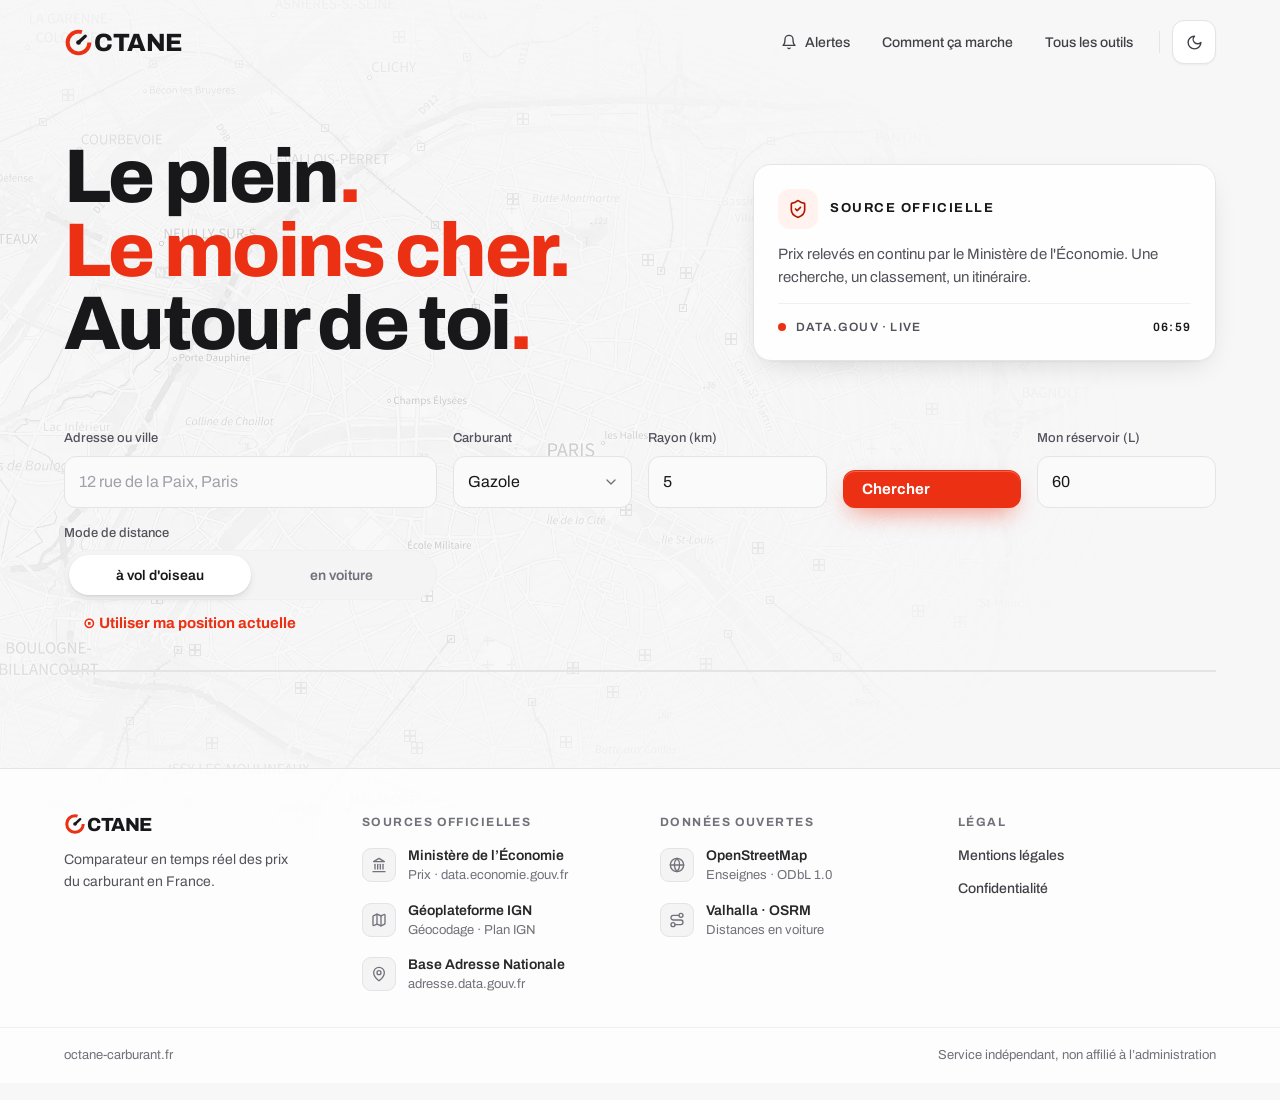
==== public/index.html @ 71db1c70 "feat(design): socle v3 — tokens, en-tête, hero, pied de page et fond de carte Première étape de la r" ====
<!DOCTYPE html>
<html lang="fr">
<head>
  <meta charset="UTF-8" />
  <meta name="viewport" content="width=device-width, initial-scale=1.0" />
  <title>OCTANE — Trouve ton carburant le moins cher</title>
  <meta name="description" content="Comparateur en temps réel des prix du carburant en France. Trouve la station la moins chère autour de toi grâce aux données officielles du Ministère de l'Économie." />
  <meta name="theme-color" content="#0f0f11" media="(prefers-color-scheme: dark)" />
  <meta name="theme-color" content="#f7f7f8" media="(prefers-color-scheme: light)" />
  <meta name="author" content="Octane" />
  <meta name="keywords" content="prix carburant, essence, gazole, SP95, SP98, E85, comparateur, station service, France, data.gouv" />

  <link rel="icon" type="image/svg+xml" href="favicon.svg" />
  <link rel="apple-touch-icon" href="apple-touch-icon.png" />
  <link rel="manifest" href="manifest.webmanifest" />
  <!-- URL absolues obligatoires pour canonical et og:* (un aperçu de partage en
       chemin relatif est ignoré). Elles pointent vers l'hébergement actuel et
       basculeront sur le domaine définitif avec la mise en ligne Cloudflare. -->
  <link rel="canonical" href="https://octane-carburant.fr/" />
  <!-- Applique le thème enregistré avant le premier rendu (évite le flash) :
       app.js, chargé en defer, n'intervient qu'après le premier affichage. -->
  <script src="theme-init.js"></script>

  <!-- Open Graph -->
  <meta property="og:type" content="website" />
  <meta property="og:url" content="https://octane-carburant.fr/" />
  <meta property="og:title" content="OCTANE — Trouve ton carburant le moins cher" />
  <meta property="og:description" content="Comparateur en temps réel des prix du carburant en France. Données officielles du Ministère de l'Économie." />
  <meta property="og:image" content="https://octane-carburant.fr/og-image.png" />
  <meta property="og:image:type" content="image/png" />
  <meta property="og:image:width" content="1200" />
  <meta property="og:image:height" content="630" />
  <meta property="og:image:alt" content="Octane — Le plein. Le moins cher. Autour de toi. Prix officiels des carburants en France." />
  <meta property="og:locale" content="fr_FR" />
  <meta property="og:site_name" content="Octane" />

  <!-- Twitter -->
  <meta name="twitter:card" content="summary_large_image" />
  <meta name="twitter:title" content="OCTANE — Le plein, le moins cher" />
  <meta name="twitter:description" content="Comparateur en temps réel des prix du carburant en France." />
  <meta name="twitter:image" content="https://octane-carburant.fr/og-image.png" />
  <meta name="twitter:image:alt" content="Octane — Le plein. Le moins cher. Autour de toi. Prix officiels des carburants en France." />

  <link rel="preconnect" href="https://data.economie.gouv.fr" />
  <link rel="preconnect" href="https://data.geopf.fr" />
  <link rel="preconnect" href="https://valhalla1.openstreetmap.de" />
  <link rel="preconnect" href="https://router.project-osrm.org" />
  <!-- Police et Leaflet servis par le site (fonts/, vendor/) : ni Google ni
       unpkg. Le sous-ensemble latin est préchargé, il sert sur toutes les pages. -->
  <link rel="preload" href="fonts/archivo-latin.woff2" as="font" type="font/woff2" crossorigin />
  <link rel="stylesheet" href="fonts/archivo.css" />
  <link rel="stylesheet" href="vendor/leaflet/leaflet.css" integrity="sha256-p4NxAoJBhIIN+hmNHrzRCf9tD/miZyoHS5obTRR9BMY=" />
  <link rel="stylesheet" href="vendor/leaflet.markercluster/MarkerCluster.css" />
  <link rel="stylesheet" href="vendor/leaflet.markercluster/MarkerCluster.Default.css" />
  <link rel="stylesheet" href="design-system.css" />
  <link rel="stylesheet" href="style.css" />
</head>
<body>
  <div id="offlineBanner" class="offline-banner hidden" role="status" aria-live="polite">
    <span aria-hidden="true">⚠</span> Hors ligne — résultats potentiellement périmés
  </div>
  <div class="backdrop" aria-hidden="true"></div>
  <div class="page">
    <header>
      <nav class="site-nav" aria-label="Navigation principale">
        <a class="brand" href="./" aria-label="Octane — accueil" aria-current="page">
          <svg class="brand-mark" viewBox="0 0 32 32" aria-hidden="true"><circle class="arc" cx="16" cy="16" r="12"/><path class="needle" d="M16 16 23.5 9"/><circle class="hub" cx="16" cy="16" r="2.6"/></svg>
          <span class="brand-word" aria-hidden="true">CTANE</span>
        </a>
        <div class="nav-links" id="navMenu">
          <a class="nav-link" href="alertes"><svg viewBox="0 0 24 24" aria-hidden="true"><path d="M6 8a6 6 0 0 1 12 0c0 7 3 9 3 9H3s3-2 3-9"/><path d="M10.3 21a1.94 1.94 0 0 0 3.4 0"/></svg>Alertes</a>
          <a class="nav-link" href="comment-ca-marche"><svg class="menu-only" viewBox="0 0 24 24" aria-hidden="true"><circle cx="12" cy="12" r="10"/><path d="M9.09 9a3 3 0 0 1 5.83 1c0 2-3 3-3 3"/><path d="M12 17h.01"/></svg>Comment ça marche</a>
          <a class="nav-link" href="https://leo-grnd.github.io/hub/"><svg class="menu-only" viewBox="0 0 24 24" aria-hidden="true"><rect width="7" height="7" x="3" y="3" rx="1"/><rect width="7" height="7" x="14" y="3" rx="1"/><rect width="7" height="7" x="14" y="14" rx="1"/><rect width="7" height="7" x="3" y="14" rx="1"/></svg>Tous les outils</a>
        </div>
        <span class="nav-sep" aria-hidden="true"></span>
        <button id="themeToggle" class="icon-btn theme-toggle" type="button" aria-label="Changer de thème" title="Changer de thème">
          <svg class="icon-moon" viewBox="0 0 24 24" aria-hidden="true"><path d="M12 3a6 6 0 0 0 9 9 9 9 0 1 1-9-9Z"/></svg>
          <svg class="icon-sun" viewBox="0 0 24 24" aria-hidden="true"><circle cx="12" cy="12" r="4"/><path d="M12 2v2"/><path d="M12 20v2"/><path d="m4.93 4.93 1.41 1.41"/><path d="m17.66 17.66 1.41 1.41"/><path d="M2 12h2"/><path d="M20 12h2"/><path d="m6.34 17.66-1.41 1.41"/><path d="m19.07 4.93-1.41 1.41"/></svg>
        </button>
        <button id="menuToggle" class="icon-btn menu-toggle" type="button" aria-label="Ouvrir le menu" aria-expanded="false" aria-controls="navMenu">
          <svg class="icon-menu" viewBox="0 0 24 24" aria-hidden="true"><path d="M4 12h16"/><path d="M4 6h16"/><path d="M4 18h16"/></svg>
          <svg class="icon-close" viewBox="0 0 24 24" aria-hidden="true"><path d="M18 6 6 18"/><path d="m6 6 12 12"/></svg>
        </button>
      </nav>
    </header>

    <main>
    <section class="hero">
      <h1>Le plein<span class="dot">.</span><br /><em>Le moins cher.</em><br />Autour de toi<span class="dot">.</span></h1>
      <div class="hero-card">
        <div class="hero-card-head">
          <span class="icon-chip"><svg viewBox="0 0 24 24" aria-hidden="true"><path d="M20 13c0 5-3.5 7.5-7.66 8.95a1 1 0 0 1-.67-.01C7.5 20.5 4 18 4 13V6a1 1 0 0 1 1-1c2 0 4.5-1.2 6.24-2.72a1.17 1.17 0 0 1 1.52 0C14.51 3.81 17 5 19 5a1 1 0 0 1 1 1z"/><path d="m9 12 2 2 4-4"/></svg></span>
          <span class="hero-kicker">Source officielle</span>
        </div>
        <p>Prix relevés en continu par le Ministère de l'Économie. Une recherche, un classement, un itinéraire.</p>
        <div class="hero-card-foot">
          <span class="pulse" aria-hidden="true"></span><span>Data.gouv · Live</span>
          <span id="timestamp" class="live-time" aria-hidden="true"></span>
        </div>
      </div>
    </section>

    <section class="search-panel">
      <div class="form-grid">
        <div class="field field-address">
          <label for="address">Adresse ou ville</label>
          <input id="address" class="input" type="text" placeholder="12 rue de la Paix, Paris" autocomplete="off" role="combobox" aria-autocomplete="list" aria-controls="suggestions" aria-expanded="false" />
          <ul id="suggestions" class="suggestions hidden" role="listbox" aria-label="Suggestions d'adresses"></ul>
        </div>
        <div class="field">
          <label for="fuel">Carburant</label>
          <select id="fuel" class="input">
            <option value="e10_prix">SP95-E10</option>
            <option value="sp95_prix">SP95</option>
            <option value="sp98_prix">SP98</option>
            <option value="gazole_prix" selected>Gazole</option>
            <option value="e85_prix">E85</option>
            <option value="gplc_prix">GPLc</option>
          </select>
        </div>
        <div class="field">
          <label for="radius">Rayon (km)</label>
          <input id="radius" class="input" type="number" min="1" max="50" value="5" />
        </div>
        <button id="searchBtn" class="btn btn-primary" aria-label="Lancer la recherche">Chercher</button>
        <div class="field field-tank">
          <label for="tank">Mon réservoir (L)</label>
          <input id="tank" class="input" type="number" min="1" max="200" value="60" inputmode="numeric" />
        </div>
        <div class="field field-distance-mode">
          <label id="distanceModeLabel">Mode de distance</label>
          <!-- Contrôle segmenté du design system : la case doit être imbriquée
               dans le label, `.seg-opt:has(input:checked)` s'appuyant dessus. -->
          <div class="seg" role="radiogroup" aria-labelledby="distanceModeLabel">
            <label class="seg-opt" title="Distance en ligne droite entre deux points">
              <input type="radio" id="modeCrow" name="distanceMode" value="crow" checked />à vol d'oiseau
            </label>
            <label class="seg-opt" title="Distance par la route (routage Valhalla / OSRM)">
              <input type="radio" id="modeDrive" name="distanceMode" value="drive" />en voiture
            </label>
          </div>
        </div>
      </div>
      <button id="geolocBtn" class="btn btn-ghost" aria-label="Utiliser ma position géographique actuelle">⊙ Utiliser ma position actuelle</button>
    </section>

    <div id="status" class="status hidden" role="status" aria-live="polite"></div>

    <section id="results" class="hidden" aria-label="Résultats de la recherche">
      <div class="results-header">
        <h2 id="resultsTitle" class="results-meta">Résultats</h2>
        <div class="results-actions">
          <div id="resultsCount" class="results-count" aria-live="polite"></div>
          <div class="view-toggle" role="tablist" aria-label="Mode d'affichage">
            <button id="viewList" class="view-btn active" role="tab" aria-selected="true" aria-controls="stationList">☰ Liste</button>
            <button id="viewMap" class="view-btn" role="tab" aria-selected="false" aria-controls="stationMap">⌖ Carte</button>
            <button id="viewHistory" class="view-btn" role="tab" aria-selected="false" aria-controls="historyList">☷ Historique</button>
          </div>
        </div>
      </div>
      <div id="osmHint" class="osm-hint hidden" aria-live="polite">
        <span class="loader-sm" aria-hidden="true"></span>Identification des enseignes en cours…
      </div>
      <div id="stationList" class="station-list" aria-live="polite" aria-busy="false"></div>
      <div id="stationMap" class="station-map hidden" role="tabpanel" aria-label="Carte des stations"></div>
      <div id="historyList" class="history-list hidden" role="tabpanel" aria-label="Historique des prix"></div>
    </section>

    <aside id="stationSheet" class="station-sheet hidden" role="dialog" aria-modal="true" aria-labelledby="sheetTitle" aria-hidden="true">
      <div class="sheet-backdrop" data-close="1"></div>
      <div class="sheet-panel" tabindex="-1">
        <button type="button" class="sheet-close" data-close="1" aria-label="Fermer">×</button>
        <div class="sheet-content"><!-- rempli dynamiquement par openStationSheet --></div>
      </div>
    </aside>

    </main>
  </div>

  <footer class="site-footer">
    <div class="footer-grid">
      <div class="footer-col">
        <a class="brand" href="./" aria-label="Octane — accueil">
          <svg class="brand-mark" viewBox="0 0 32 32" aria-hidden="true"><circle class="arc" cx="16" cy="16" r="12"/><path class="needle" d="M16 16 23.5 9"/><circle class="hub" cx="16" cy="16" r="2.6"/></svg>
          <span class="brand-word" aria-hidden="true">CTANE</span>
        </a>
        <p>Comparateur en temps réel des prix du carburant en France.</p>
      </div>
      <div class="footer-col">
        <h2 class="footer-title">Sources officielles</h2>
        <div class="source">
          <span class="source-icon"><svg viewBox="0 0 24 24" aria-hidden="true"><path d="M3 22h18"/><path d="M6 18v-7"/><path d="M10 18v-7"/><path d="M14 18v-7"/><path d="M18 18v-7"/><path d="M12 2 20 7H4z"/></svg></span>
          <span class="source-text"><span class="source-name">Ministère de l’Économie</span><a class="source-sub" href="https://data.economie.gouv.fr" target="_blank" rel="noopener">Prix · data.economie.gouv.fr</a></span>
        </div>
        <div class="source">
          <span class="source-icon"><svg viewBox="0 0 24 24" aria-hidden="true"><path d="M14.106 5.553a2 2 0 0 0 1.788 0l3.659-1.83A1 1 0 0 1 21 4.619v12.764a1 1 0 0 1-.553.894l-4.553 2.277a2 2 0 0 1-1.788 0l-4.212-2.106a2 2 0 0 0-1.788 0l-3.659 1.83A1 1 0 0 1 3 19.381V6.618a1 1 0 0 1 .553-.894l4.553-2.277a2 2 0 0 1 1.788 0z"/><path d="M15 5.764v15"/><path d="M9 3.236v15"/></svg></span>
          <span class="source-text"><span class="source-name">Géoplateforme IGN</span><span class="source-sub">Géocodage · Plan IGN</span></span>
        </div>
        <div class="source">
          <span class="source-icon"><svg viewBox="0 0 24 24" aria-hidden="true"><path d="M20 10c0 4.993-5.539 10.193-7.399 11.799a1 1 0 0 1-1.202 0C9.539 20.193 4 14.993 4 10a8 8 0 0 1 16 0"/><circle cx="12" cy="10" r="3"/></svg></span>
          <span class="source-text"><span class="source-name">Base Adresse Nationale</span><a class="source-sub" href="https://adresse.data.gouv.fr" target="_blank" rel="noopener">adresse.data.gouv.fr</a></span>
        </div>
      </div>
      <div class="footer-col">
        <h2 class="footer-title">Données ouvertes</h2>
        <div class="source">
          <span class="source-icon"><svg viewBox="0 0 24 24" aria-hidden="true"><circle cx="12" cy="12" r="10"/><path d="M12 2a14.5 14.5 0 0 0 0 20 14.5 14.5 0 0 0 0-20"/><path d="M2 12h20"/></svg></span>
          <span class="source-text"><span class="source-name">OpenStreetMap</span><a class="source-sub" href="https://www.openstreetmap.org/copyright" target="_blank" rel="noopener">Enseignes · ODbL 1.0</a></span>
        </div>
        <div class="source">
          <span class="source-icon"><svg viewBox="0 0 24 24" aria-hidden="true"><circle cx="6" cy="19" r="3"/><path d="M9 19h8.5a3.5 3.5 0 0 0 0-7h-11a3.5 3.5 0 0 1 0-7H15"/><circle cx="18" cy="5" r="3"/></svg></span>
          <span class="source-text"><span class="source-name">Valhalla · OSRM</span><span class="source-sub">Distances en voiture</span></span>
        </div>
      </div>
      <div class="footer-col footer-legal">
        <h2 class="footer-title">Légal</h2>
        <a class="footer-link" href="mentions-legales">Mentions légales</a>
        <a class="footer-link" href="mentions-legales#confidentialite">Confidentialité</a>
      </div>
    </div>
    <div class="footer-bar">
      <div><span>octane-carburant.fr</span><span>Service indépendant, non affilié à l’administration</span></div>
    </div>
  </footer>

  <script src="site.js" defer></script>
  <script src="vendor/leaflet/leaflet.js" integrity="sha256-20nQCchB9co0qIjJZRGuk2/Z9VM+kNiyxNV1lvTlZBo=" defer></script>
  <script src="vendor/leaflet.markercluster/leaflet.markercluster.js" defer></script>
  <script src="app.js" defer></script>
</body>
</html>
---- public/fonts/archivo.css ----
/* Archivo, servie par le site lui-même plutôt que par Google Fonts : aucune
   adresse IP de visiteur ne part chez Google (transfert que la jurisprudence
   européenne a jugé contraire au RGPD), et une dépendance tierce de moins.

   Police variable : un seul fichier couvre les graisses 400 à 800 utilisées
   par le design system. Deux sous-ensembles, repris tels quels de Google Fonts
   (Archivo v25) : latin (dont €, ’, Œ) et latin étendu, chargé seulement si
   une page contient un caractère de sa plage. Licence : SIL OFL 1.1 (OFL.txt). */

/* latin-ext */
@font-face {
  font-family: 'Archivo';
  font-style: normal;
  font-weight: 400 800;
  font-display: swap;
  src: url('archivo-latin-ext.woff2') format('woff2');
  unicode-range: U+0100-02BA, U+02BD-02C5, U+02C7-02CC, U+02CE-02D7, U+02DD-02FF, U+0304, U+0308, U+0329, U+1D00-1DBF, U+1E00-1E9F, U+1EF2-1EFF, U+2020, U+20A0-20AB, U+20AD-20C0, U+2113, U+2C60-2C7F, U+A720-A7FF;
}
/* latin */
@font-face {
  font-family: 'Archivo';
  font-style: normal;
  font-weight: 400 800;
  font-display: swap;
  src: url('archivo-latin.woff2') format('woff2');
  unicode-range: U+0000-00FF, U+0131, U+0152-0153, U+02BB-02BC, U+02C6, U+02DA, U+02DC, U+0304, U+0308, U+0329, U+2000-206F, U+20AC, U+2122, U+2191, U+2193, U+2212, U+2215, U+FEFF, U+FFFD;
}
---- public/vendor/leaflet/leaflet.css ----
/* required styles */

.leaflet-pane,
.leaflet-tile,
.leaflet-marker-icon,
.leaflet-marker-shadow,
.leaflet-tile-container,
.leaflet-pane > svg,
.leaflet-pane > canvas,
.leaflet-zoom-box,
.leaflet-image-layer,
.leaflet-layer {
	position: absolute;
	left: 0;
	top: 0;
	}
.leaflet-container {
	overflow: hidden;
	}
.leaflet-tile,
.leaflet-marker-icon,
.leaflet-marker-shadow {
	-webkit-user-select: none;
	   -moz-user-select: none;
	        user-select: none;
	  -webkit-user-drag: none;
	}
/* Prevents IE11 from highlighting tiles in blue */
.leaflet-tile::selection {
	background: transparent;
}
/* Safari renders non-retina tile on retina better with this, but Chrome is worse */
.leaflet-safari .leaflet-tile {
	image-rendering: -webkit-optimize-contrast;
	}
/* hack that prevents hw layers "stretching" when loading new tiles */
.leaflet-safari .leaflet-tile-container {
	width: 1600px;
	height: 1600px;
	-webkit-transform-origin: 0 0;
	}
.leaflet-marker-icon,
.leaflet-marker-shadow {
	display: block;
	}
/* .leaflet-container svg: reset svg max-width decleration shipped in Joomla! (joomla.org) 3.x */
/* .leaflet-container img: map is broken in FF if you have max-width: 100% on tiles */
.leaflet-container .leaflet-overlay-pane svg {
	max-width: none !important;
	max-height: none !important;
	}
.leaflet-container .leaflet-marker-pane img,
.leaflet-container .leaflet-shadow-pane img,
.leaflet-container .leaflet-tile-pane img,
.leaflet-container img.leaflet-image-layer,
.leaflet-container .leaflet-tile {
	max-width: none !important;
	max-height: none !important;
	width: auto;
	padding: 0;
	}

.leaflet-container img.leaflet-tile {
	/* See: https://bugs.chromium.org/p/chromium/issues/detail?id=600120 */
	mix-blend-mode: plus-lighter;
}

.leaflet-container.leaflet-touch-zoom {
	-ms-touch-action: pan-x pan-y;
	touch-action: pan-x pan-y;
	}
.leaflet-container.leaflet-touch-drag {
	-ms-touch-action: pinch-zoom;
	/* Fallback for FF which doesn't support pinch-zoom */
	touch-action: none;
	touch-action: pinch-zoom;
}
.leaflet-container.leaflet-touch-drag.leaflet-touch-zoom {
	-ms-touch-action: none;
	touch-action: none;
}
.leaflet-container {
	-webkit-tap-highlight-color: transparent;
}
.leaflet-container a {
	-webkit-tap-highlight-color: rgba(51, 181, 229, 0.4);
}
.leaflet-tile {
	filter: inherit;
	visibility: hidden;
	}
.leaflet-tile-loaded {
	visibility: inherit;
	}
.leaflet-zoom-box {
	width: 0;
	height: 0;
	-moz-box-sizing: border-box;
	     box-sizing: border-box;
	z-index: 800;
	}
/* workaround for https://bugzilla.mozilla.org/show_bug.cgi?id=888319 */
.leaflet-overlay-pane svg {
	-moz-user-select: none;
	}

.leaflet-pane         { z-index: 400; }

.leaflet-tile-pane    { z-index: 200; }
.leaflet-overlay-pane { z-index: 400; }
.leaflet-shadow-pane  { z-index: 500; }
.leaflet-marker-pane  { z-index: 600; }
.leaflet-tooltip-pane   { z-index: 650; }
.leaflet-popup-pane   { z-index: 700; }

.leaflet-map-pane canvas { z-index: 100; }
.leaflet-map-pane svg    { z-index: 200; }

.leaflet-vml-shape {
	width: 1px;
	height: 1px;
	}
.lvml {
	behavior: url(#default#VML);
	display: inline-block;
	position: absolute;
	}


/* control positioning */

.leaflet-control {
	position: relative;
	z-index: 800;
	pointer-events: visiblePainted; /* IE 9-10 doesn't have auto */
	pointer-events: auto;
	}
.leaflet-top,
.leaflet-bottom {
	position: absolute;
	z-index: 1000;
	pointer-events: none;
	}
.leaflet-top {
	top: 0;
	}
.leaflet-right {
	right: 0;
	}
.leaflet-bottom {
	bottom: 0;
	}
.leaflet-left {
	left: 0;
	}
.leaflet-control {
	float: left;
	clear: both;
	}
.leaflet-right .leaflet-control {
	float: right;
	}
.leaflet-top .leaflet-control {
	margin-top: 10px;
	}
.leaflet-bottom .leaflet-control {
	margin-bottom: 10px;
	}
.leaflet-left .leaflet-control {
	margin-left: 10px;
	}
.leaflet-right .leaflet-control {
	margin-right: 10px;
	}


/* zoom and fade animations */

.leaflet-fade-anim .leaflet-popup {
	opacity: 0;
	-webkit-transition: opacity 0.2s linear;
	   -moz-transition: opacity 0.2s linear;
	        transition: opacity 0.2s linear;
	}
.leaflet-fade-anim .leaflet-map-pane .leaflet-popup {
	opacity: 1;
	}
.leaflet-zoom-animated {
	-webkit-transform-origin: 0 0;
	    -ms-transform-origin: 0 0;
	        transform-origin: 0 0;
	}
svg.leaflet-zoom-animated {
	will-change: transform;
}

.leaflet-zoom-anim .leaflet-zoom-animated {
	-webkit-transition: -webkit-transform 0.25s cubic-bezier(0,0,0.25,1);
	   -moz-transition:    -moz-transform 0.25s cubic-bezier(0,0,0.25,1);
	        transition:         transform 0.25s cubic-bezier(0,0,0.25,1);
	}
.leaflet-zoom-anim .leaflet-tile,
.leaflet-pan-anim .leaflet-tile {
	-webkit-transition: none;
	   -moz-transition: none;
	        transition: none;
	}

.leaflet-zoom-anim .leaflet-zoom-hide {
	visibility: hidden;
	}


/* cursors */

.leaflet-interactive {
	cursor: pointer;
	}
.leaflet-grab {
	cursor: -webkit-grab;
	cursor:    -moz-grab;
	cursor:         grab;
	}
.leaflet-crosshair,
.leaflet-crosshair .leaflet-interactive {
	cursor: crosshair;
	}
.leaflet-popup-pane,
.leaflet-control {
	cursor: auto;
	}
.leaflet-dragging .leaflet-grab,
.leaflet-dragging .leaflet-grab .leaflet-interactive,
.leaflet-dragging .leaflet-marker-draggable {
	cursor: move;
	cursor: -webkit-grabbing;
	cursor:    -moz-grabbing;
	cursor:         grabbing;
	}

/* marker & overlays interactivity */
.leaflet-marker-icon,
.leaflet-marker-shadow,
.leaflet-image-layer,
.leaflet-pane > svg path,
.leaflet-tile-container {
	pointer-events: none;
	}

.leaflet-marker-icon.leaflet-interactive,
.leaflet-image-layer.leaflet-interactive,
.leaflet-pane > svg path.leaflet-interactive,
svg.leaflet-image-layer.leaflet-interactive path {
	pointer-events: visiblePainted; /* IE 9-10 doesn't have auto */
	pointer-events: auto;
	}

/* visual tweaks */

.leaflet-container {
	background: #ddd;
	outline-offset: 1px;
	}
.leaflet-container a {
	color: #0078A8;
	}
.leaflet-zoom-box {
	border: 2px dotted #38f;
	background: rgba(255,255,255,0.5);
	}


/* general typography */
.leaflet-container {
	font-family: "Helvetica Neue", Arial, Helvetica, sans-serif;
	font-size: 12px;
	font-size: 0.75rem;
	line-height: 1.5;
	}


/* general toolbar styles */

.leaflet-bar {
	box-shadow: 0 1px 5px rgba(0,0,0,0.65);
	border-radius: 4px;
	}
.leaflet-bar a {
	background-color: #fff;
	border-bottom: 1px solid #ccc;
	width: 26px;
	height: 26px;
	line-height: 26px;
	display: block;
	text-align: center;
	text-decoration: none;
	color: black;
	}
.leaflet-bar a,
.leaflet-control-layers-toggle {
	background-position: 50% 50%;
	background-repeat: no-repeat;
	display: block;
	}
.leaflet-bar a:hover,
.leaflet-bar a:focus {
	background-color: #f4f4f4;
	}
.leaflet-bar a:first-child {
	border-top-left-radius: 4px;
	border-top-right-radius: 4px;
	}
.leaflet-bar a:last-child {
	border-bottom-left-radius: 4px;
	border-bottom-right-radius: 4px;
	border-bottom: none;
	}
.leaflet-bar a.leaflet-disabled {
	cursor: default;
	background-color: #f4f4f4;
	color: #bbb;
	}

.leaflet-touch .leaflet-bar a {
	width: 30px;
	height: 30px;
	line-height: 30px;
	}
.leaflet-touch .leaflet-bar a:first-child {
	border-top-left-radius: 2px;
	border-top-right-radius: 2px;
	}
.leaflet-touch .leaflet-bar a:last-child {
	border-bottom-left-radius: 2px;
	border-bottom-right-radius: 2px;
	}

/* zoom control */

.leaflet-control-zoom-in,
.leaflet-control-zoom-out {
	font: bold 18px 'Lucida Console', Monaco, monospace;
	text-indent: 1px;
	}

.leaflet-touch .leaflet-control-zoom-in, .leaflet-touch .leaflet-control-zoom-out  {
	font-size: 22px;
	}


/* layers control */

.leaflet-control-layers {
	box-shadow: 0 1px 5px rgba(0,0,0,0.4);
	background: #fff;
	border-radius: 5px;
	}
.leaflet-control-layers-toggle {
	background-image: url(images/layers.png);
	width: 36px;
	height: 36px;
	}
.leaflet-retina .leaflet-control-layers-toggle {
	background-image: url(images/layers-2x.png);
	background-size: 26px 26px;
	}
.leaflet-touch .leaflet-control-layers-toggle {
	width: 44px;
	height: 44px;
	}
.leaflet-control-layers .leaflet-control-layers-list,
.leaflet-control-layers-expanded .leaflet-control-layers-toggle {
	display: none;
	}
.leaflet-control-layers-expanded .leaflet-control-layers-list {
	display: block;
	position: relative;
	}
.leaflet-control-layers-expanded {
	padding: 6px 10px 6px 6px;
	color: #333;
	background: #fff;
	}
.leaflet-control-layers-scrollbar {
	overflow-y: scroll;
	overflow-x: hidden;
	padding-right: 5px;
	}
.leaflet-control-layers-selector {
	margin-top: 2px;
	position: relative;
	top: 1px;
	}
.leaflet-control-layers label {
	display: block;
	font-size: 13px;
	font-size: 1.08333em;
	}
.leaflet-control-layers-separator {
	height: 0;
	border-top: 1px solid #ddd;
	margin: 5px -10px 5px -6px;
	}

/* Default icon URLs */
.leaflet-default-icon-path { /* used only in path-guessing heuristic, see L.Icon.Default */
	background-image: url(images/marker-icon.png);
	}


/* attribution and scale controls */

.leaflet-container .leaflet-control-attribution {
	background: #fff;
	background: rgba(255, 255, 255, 0.8);
	margin: 0;
	}
.leaflet-control-attribution,
.leaflet-control-scale-line {
	padding: 0 5px;
	color: #333;
	line-height: 1.4;
	}
.leaflet-control-attribution a {
	text-decoration: none;
	}
.leaflet-control-attribution a:hover,
.leaflet-control-attribution a:focus {
	text-decoration: underline;
	}
.leaflet-attribution-flag {
	display: inline !important;
	vertical-align: baseline !important;
	width: 1em;
	height: 0.6669em;
	}
.leaflet-left .leaflet-control-scale {
	margin-left: 5px;
	}
.leaflet-bottom .leaflet-control-scale {
	margin-bottom: 5px;
	}
.leaflet-control-scale-line {
	border: 2px solid #777;
	border-top: none;
	line-height: 1.1;
	padding: 2px 5px 1px;
	white-space: nowrap;
	-moz-box-sizing: border-box;
	     box-sizing: border-box;
	background: rgba(255, 255, 255, 0.8);
	text-shadow: 1px 1px #fff;
	}
.leaflet-control-scale-line:not(:first-child) {
	border-top: 2px solid #777;
	border-bottom: none;
	margin-top: -2px;
	}
.leaflet-control-scale-line:not(:first-child):not(:last-child) {
	border-bottom: 2px solid #777;
	}

.leaflet-touch .leaflet-control-attribution,
.leaflet-touch .leaflet-control-layers,
.leaflet-touch .leaflet-bar {
	box-shadow: none;
	}
.leaflet-touch .leaflet-control-layers,
.leaflet-touch .leaflet-bar {
	border: 2px solid rgba(0,0,0,0.2);
	background-clip: padding-box;
	}


/* popup */

.leaflet-popup {
	position: absolute;
	text-align: center;
	margin-bottom: 20px;
	}
.leaflet-popup-content-wrapper {
	padding: 1px;
	text-align: left;
	border-radius: 12px;
	}
.leaflet-popup-content {
	margin: 13px 24px 13px 20px;
	line-height: 1.3;
	font-size: 13px;
	font-size: 1.08333em;
	min-height: 1px;
	}
.leaflet-popup-content p {
	margin: 17px 0;
	margin: 1.3em 0;
	}
.leaflet-popup-tip-container {
	width: 40px;
	height: 20px;
	position: absolute;
	left: 50%;
	margin-top: -1px;
	margin-left: -20px;
	overflow: hidden;
	pointer-events: none;
	}
.leaflet-popup-tip {
	width: 17px;
	height: 17px;
	padding: 1px;

	margin: -10px auto 0;
	pointer-events: auto;

	-webkit-transform: rotate(45deg);
	   -moz-transform: rotate(45deg);
	    -ms-transform: rotate(45deg);
	        transform: rotate(45deg);
	}
.leaflet-popup-content-wrapper,
.leaflet-popup-tip {
	background: white;
	color: #333;
	box-shadow: 0 3px 14px rgba(0,0,0,0.4);
	}
.leaflet-container a.leaflet-popup-close-button {
	position: absolute;
	top: 0;
	right: 0;
	border: none;
	text-align: center;
	width: 24px;
	height: 24px;
	font: 16px/24px Tahoma, Verdana, sans-serif;
	color: #757575;
	text-decoration: none;
	background: transparent;
	}
.leaflet-container a.leaflet-popup-close-button:hover,
.leaflet-container a.leaflet-popup-close-button:focus {
	color: #585858;
	}
.leaflet-popup-scrolled {
	overflow: auto;
	}

.leaflet-oldie .leaflet-popup-content-wrapper {
	-ms-zoom: 1;
	}
.leaflet-oldie .leaflet-popup-tip {
	width: 24px;
	margin: 0 auto;

	-ms-filter: "progid:DXImageTransform.Microsoft.Matrix(M11=0.70710678, M12=0.70710678, M21=-0.70710678, M22=0.70710678)";
	filter: progid:DXImageTransform.Microsoft.Matrix(M11=0.70710678, M12=0.70710678, M21=-0.70710678, M22=0.70710678);
	}

.leaflet-oldie .leaflet-control-zoom,
.leaflet-oldie .leaflet-control-layers,
.leaflet-oldie .leaflet-popup-content-wrapper,
.leaflet-oldie .leaflet-popup-tip {
	border: 1px solid #999;
	}


/* div icon */

.leaflet-div-icon {
	background: #fff;
	border: 1px solid #666;
	}


/* Tooltip */
/* Base styles for the element that has a tooltip */
.leaflet-tooltip {
	position: absolute;
	padding: 6px;
	background-color: #fff;
	border: 1px solid #fff;
	border-radius: 3px;
	color: #222;
	white-space: nowrap;
	-webkit-user-select: none;
	-moz-user-select: none;
	-ms-user-select: none;
	user-select: none;
	pointer-events: none;
	box-shadow: 0 1px 3px rgba(0,0,0,0.4);
	}
.leaflet-tooltip.leaflet-interactive {
	cursor: pointer;
	pointer-events: auto;
	}
.leaflet-tooltip-top:before,
.leaflet-tooltip-bottom:before,
.leaflet-tooltip-left:before,
.leaflet-tooltip-right:before {
	position: absolute;
	pointer-events: none;
	border: 6px solid transparent;
	background: transparent;
	content: "";
	}

/* Directions */

.leaflet-tooltip-bottom {
	margin-top: 6px;
}
.leaflet-tooltip-top {
	margin-top: -6px;
}
.leaflet-tooltip-bottom:before,
.leaflet-tooltip-top:before {
	left: 50%;
	margin-left: -6px;
	}
.leaflet-tooltip-top:before {
	bottom: 0;
	margin-bottom: -12px;
	border-top-color: #fff;
	}
.leaflet-tooltip-bottom:before {
	top: 0;
	margin-top: -12px;
	margin-left: -6px;
	border-bottom-color: #fff;
	}
.leaflet-tooltip-left {
	margin-left: -6px;
}
.leaflet-tooltip-right {
	margin-left: 6px;
}
.leaflet-tooltip-left:before,
.leaflet-tooltip-right:before {
	top: 50%;
	margin-top: -6px;
	}
.leaflet-tooltip-left:before {
	right: 0;
	margin-right: -12px;
	border-left-color: #fff;
	}
.leaflet-tooltip-right:before {
	left: 0;
	margin-left: -12px;
	border-right-color: #fff;
	}

/* Printing */

@media print {
	/* Prevent printers from removing background-images of controls. */
	.leaflet-control {
		-webkit-print-color-adjust: exact;
		print-color-adjust: exact;
		}
	}
---- public/vendor/leaflet.markercluster/MarkerCluster.css ----
.leaflet-cluster-anim .leaflet-marker-icon, .leaflet-cluster-anim .leaflet-marker-shadow {
	-webkit-transition: -webkit-transform 0.3s ease-out, opacity 0.3s ease-in;
	-moz-transition: -moz-transform 0.3s ease-out, opacity 0.3s ease-in;
	-o-transition: -o-transform 0.3s ease-out, opacity 0.3s ease-in;
	transition: transform 0.3s ease-out, opacity 0.3s ease-in;
}

.leaflet-cluster-spider-leg {
	/* stroke-dashoffset (duration and function) should match with leaflet-marker-icon transform in order to track it exactly */
	-webkit-transition: -webkit-stroke-dashoffset 0.3s ease-out, -webkit-stroke-opacity 0.3s ease-in;
	-moz-transition: -moz-stroke-dashoffset 0.3s ease-out, -moz-stroke-opacity 0.3s ease-in;
	-o-transition: -o-stroke-dashoffset 0.3s ease-out, -o-stroke-opacity 0.3s ease-in;
	transition: stroke-dashoffset 0.3s ease-out, stroke-opacity 0.3s ease-in;
}
---- public/vendor/leaflet.markercluster/MarkerCluster.Default.css ----
.marker-cluster-small {
	background-color: rgba(181, 226, 140, 0.6);
	}
.marker-cluster-small div {
	background-color: rgba(110, 204, 57, 0.6);
	}

.marker-cluster-medium {
	background-color: rgba(241, 211, 87, 0.6);
	}
.marker-cluster-medium div {
	background-color: rgba(240, 194, 12, 0.6);
	}

.marker-cluster-large {
	background-color: rgba(253, 156, 115, 0.6);
	}
.marker-cluster-large div {
	background-color: rgba(241, 128, 23, 0.6);
	}

	/* IE 6-8 fallback colors */
.leaflet-oldie .marker-cluster-small {
	background-color: rgb(181, 226, 140);
	}
.leaflet-oldie .marker-cluster-small div {
	background-color: rgb(110, 204, 57);
	}

.leaflet-oldie .marker-cluster-medium {
	background-color: rgb(241, 211, 87);
	}
.leaflet-oldie .marker-cluster-medium div {
	background-color: rgb(240, 194, 12);
	}

.leaflet-oldie .marker-cluster-large {
	background-color: rgb(253, 156, 115);
	}
.leaflet-oldie .marker-cluster-large div {
	background-color: rgb(241, 128, 23);
}

.marker-cluster {
	background-clip: padding-box;
	border-radius: 20px;
	}
.marker-cluster div {
	width: 30px;
	height: 30px;
	margin-left: 5px;
	margin-top: 5px;

	text-align: center;
	border-radius: 15px;
	font: 12px "Helvetica Neue", Arial, Helvetica, sans-serif;
	}
.marker-cluster span {
	line-height: 30px;
	}
---- public/design-system.css ----
/* ══════════════════════════════════════════════════════════════════════════
   OCTANE — design system v3
   Source : maquette Claude Design « Octane Accueil v3 » (octobre 2026), bâtie
   sur le système Modernist dont elle garde la police (Archivo) et l'accent
   (#ec3013), mais pas la géométrie : angles arrondis, cartes posées sur un
   fond zinc, ombres douces, pastilles.

   Les tokens --o-* sont repris À L'IDENTIQUE de la maquette, thème sombre
   compris : pour retoucher l'apparence, on change une valeur ici, jamais une
   couleur en dur dans une feuille de page. Le thème sombre est porté par
   data-theme="dark" sur <html> (theme-init.js, site.js) ; le clair est le
   défaut.

   Contenu : tokens, base, composants communs (boutons, champs, sélecteur à
   deux options, cartes, pastilles, tableaux) puis l'habillage partagé par
   toutes les pages (fond de carte, en-tête, hero, pied de page). Les feuilles
   de page (style.css, alertes.css…) n'ajoutent que ce qui leur est propre.
   ══════════════════════════════════════════════════════════════════════ */

:root {
  --o-bg: #f7f7f8;
  --o-surface: #fff;
  --o-glass: rgba(255, 255, 255, .86);
  --o-field: #fafafa;
  --o-chip: #f4f4f5;
  --o-line: #e4e4e7;
  --o-line-soft: #f0f0f2;
  --o-ink: #18181b;
  --o-ink2: #27272a;
  --o-text: #3f3f46;
  --o-muted: #52525b;
  --o-subtle: #71717a;
  --o-faint: #a1a1aa;
  --o-accent: #ec3013;
  --o-accent-hover: #dd2b0f;
  --o-accent-press: #ae1800;
  --o-on-accent: #fff;
  --o-accent-soft: #fff2ef;
  --o-accent-soft2: #ffe0d9;
  --o-accent-ink: #ae1800;
  --o-hover: rgba(24, 24, 27, .06);
  --o-thumb: #fff;
  --o-footer: rgba(255, 255, 255, .8);
  /* Sémantique des prix : baisse, hausse, relevé ancien. Hors accent, sans
     quoi une hausse se confondrait avec la couleur de la marque. */
  --o-down: #15803d;
  --o-up: #b91c1c;
  --o-stale: #c2410c;
  /* Fond de carte : décor du haut de page, et tuiles de la vue Carte. */
  --o-map-filter: grayscale(1) contrast(1.15);
  --o-map-op: .17;
  --o-tile-filter: grayscale(1) contrast(.95) brightness(1.04);
  --o-sh-sm: 0 1px 2px rgba(24, 24, 27, .05);
  --o-sh-card: 0 1px 2px rgba(24, 24, 27, .04), 0 24px 48px -20px rgba(24, 24, 27, .22);
  --o-sh-badge: 0 1px 2px rgba(24, 24, 27, .04), 0 10px 30px -12px rgba(24, 24, 27, .18);
  --o-sh-cta: 0 1px 0 rgba(255, 255, 255, .25) inset, 0 10px 24px -8px rgba(236, 48, 19, .6);
  /* Curseur des sélecteurs et onglets : même valeur dans les deux thèmes. */
  --o-sh-thumb: 0 1px 2px rgba(24, 24, 27, .08), 0 4px 10px -2px rgba(24, 24, 27, .12);

  --font-heading: "Archivo", system-ui, sans-serif;
  --font-body: "Archivo", system-ui, sans-serif;

  /* Rayons de la maquette : 10 (liens, épingles), 12 (champs, boutons),
     18 (carte du hero), 22 (grandes cartes), pastilles entièrement rondes. */
  --o-radius-sm: 10px;
  --o-radius-md: 12px;
  --o-radius-lg: 18px;
  --o-radius-xl: 22px;
  --o-radius-pill: 999px;

  /* Largeur utile et gouttière latérale, communes à toutes les pages. */
  --o-max: 1280px;
  --o-gutter: clamp(16px, 5vw, 80px);

  --space-1: 4px;
  --space-2: 8px;
  --space-3: 12px;
  --space-4: 16px;
  --space-6: 24px;
  --space-8: 32px;
}

:root[data-theme="dark"] {
  --o-bg: #0f0f11;
  --o-surface: #18181b;
  --o-glass: rgba(24, 24, 27, .86);
  --o-field: #1f1f23;
  --o-chip: #232328;
  --o-line: #2e2e34;
  --o-line-soft: #26262b;
  --o-ink: #f4f4f5;
  --o-ink2: #e4e4e7;
  --o-text: #d4d4d8;
  --o-muted: #a1a1aa;
  --o-subtle: #8e8e97;
  --o-faint: #64646c;
  --o-accent: #ff563c;
  --o-accent-hover: #ff7a64;
  --o-accent-press: #ff9783;
  --o-on-accent: #171615;
  --o-accent-soft: rgba(255, 86, 60, .13);
  --o-accent-soft2: rgba(255, 86, 60, .28);
  --o-accent-ink: #ff9783;
  --o-hover: rgba(255, 255, 255, .07);
  --o-thumb: #34343a;
  --o-footer: rgba(24, 24, 27, .7);
  --o-down: #4ade80;
  --o-up: #ef4444;
  --o-stale: #fb923c;
  --o-map-filter: grayscale(1) invert(.92) contrast(.9);
  --o-map-op: .2;
  --o-tile-filter: grayscale(1) invert(.9) contrast(.9) brightness(.95);
  --o-sh-sm: 0 1px 2px rgba(0, 0, 0, .5);
  --o-sh-card: 0 1px 0 rgba(255, 255, 255, .04) inset, 0 24px 48px -20px rgba(0, 0, 0, .7);
  --o-sh-badge: 0 12px 30px -12px rgba(0, 0, 0, .6);
  --o-sh-cta: 0 10px 24px -8px rgba(255, 86, 60, .45);
}

/* ── Transition : anciens noms de tokens (Modernist) ──────────────────────
   Les feuilles pas encore redessinées lisent encore --color-*, --shadow-*,
   --radius-*. Chaque nom est rebranché sur son équivalent v3, thème sombre
   compris. Bloc temporaire : supprimé quand plus aucune feuille ne s'en sert. */
:root {
  --color-bg: var(--o-bg);
  --color-surface: var(--o-surface);
  --color-text: var(--o-ink);
  --color-accent: var(--o-accent);
  --color-divider: var(--o-line);
  --color-neutral-100: var(--o-chip);
  --color-neutral-200: var(--o-line-soft);
  --color-neutral-300: var(--o-line);
  --color-neutral-500: var(--o-faint);
  --color-neutral-600: var(--o-subtle);
  --color-neutral-700: var(--o-muted);
  --color-neutral-800: var(--o-text);
  --color-accent-100: var(--o-accent-soft);
  --color-accent-600: var(--o-accent-hover);
  --color-accent-700: var(--o-accent-ink);
  --color-accent-800: var(--o-accent-ink);
  --font-heading-weight: 800;
  --shadow-sm: var(--o-sh-sm);
  --shadow-md: var(--o-sh-badge);
  --shadow-lg: var(--o-sh-card);
  --radius-md: var(--o-radius-md);
  --radius-lg: var(--o-radius-xl);
}

/* ══════════════════════════════ Base ══════════════════════════════ */

*, *::before, *::after { box-sizing: border-box; }

body {
  margin: 0;
  min-height: 100vh;
  overflow-x: hidden;
  background: var(--o-bg);
  color: var(--o-ink);
  font-family: var(--font-body);
  font-size: 15px;
  line-height: 1.5;
  transition: background-color .25s, color .25s;
}

h1, h2, h3, h4, h5, h6 {
  margin: 0 0 var(--space-2);
  font-family: var(--font-heading);
  font-weight: 800;
  line-height: 1.12;
  letter-spacing: -0.015em;
  color: var(--o-ink);
}
p { margin: 0 0 var(--space-3); }
img { display: block; max-width: 100%; }
svg { flex: none; }

/* Liens de texte : accent et soulignés, pour qu'on les distingue dans un
   paragraphe. Les liens d'interface (menu, pied de page, boutons) posent
   leur propre style. */
a { color: var(--o-accent); text-underline-offset: 3px; }
a:hover { color: var(--o-accent-hover); }

input::placeholder { color: var(--o-faint); }
input[type=number]::-webkit-inner-spin-button { -webkit-appearance: none; }
input[type=number] { -moz-appearance: textfield; }
select option { background: var(--o-surface); color: var(--o-ink); }
::selection { background: rgba(236, 48, 19, .25); }
:focus { outline: none; }
:focus-visible { outline: 2px solid var(--o-accent); outline-offset: 2px; }

.hidden { display: none !important; }
.sr-only {
  position: absolute;
  width: 1px; height: 1px;
  padding: 0; margin: -1px;
  overflow: hidden;
  clip: rect(0, 0, 0, 0);
  white-space: nowrap;
  border: 0;
}
.text-muted { color: var(--o-subtle); }

/* Petite capitale espacée : intitulés de section, méta, en-têtes de colonne. */
.kicker {
  font-size: 12px;
  font-weight: 700;
  letter-spacing: .12em;
  text-transform: uppercase;
  color: var(--o-accent-ink);
}

@keyframes octPulse {
  0% { box-shadow: 0 0 0 0 rgba(236, 48, 19, .45); }
  70% { box-shadow: 0 0 0 7px rgba(236, 48, 19, 0); }
  100% { box-shadow: 0 0 0 0 rgba(236, 48, 19, 0); }
}
@keyframes octSpin { to { transform: rotate(360deg); } }

/* ═══════════════════════════ Composants ═══════════════════════════ */

/* — Boutons — */
.btn {
  display: inline-flex;
  align-items: center;
  justify-content: center;
  gap: 10px;
  min-height: 46px;
  padding: 0 18px;
  border: 1px solid transparent;
  border-radius: var(--o-radius-md);
  background: transparent;
  color: var(--o-ink);
  font-family: var(--font-heading);
  font-weight: 700;
  font-size: 15px;
  line-height: 1.2;
  text-decoration: none;
  cursor: pointer;
}
.btn svg { width: 17px; height: 17px; fill: none; stroke: currentColor; stroke-width: 2.2; stroke-linecap: round; stroke-linejoin: round; }
.btn:disabled { opacity: .45; cursor: not-allowed; }
.btn-primary { background: var(--o-accent); color: var(--o-on-accent); box-shadow: var(--o-sh-cta); }
.btn-primary:hover { background: var(--o-accent-hover); color: var(--o-on-accent); }
.btn-primary:active { background: var(--o-accent-press); }
.btn-secondary { border-color: var(--o-line); background: var(--o-surface); color: var(--o-ink); }
.btn-secondary:hover { background: var(--o-hover); color: var(--o-ink); }
.btn-ghost { color: var(--o-accent); }
.btn-ghost:hover { background: var(--o-accent-soft); color: var(--o-accent); }

/* Bouton carré à icône seule (thème, menu). */
.icon-btn {
  display: inline-flex;
  align-items: center;
  justify-content: center;
  width: 44px;
  height: 44px;
  padding: 0;
  border: 1px solid var(--o-line);
  border-radius: var(--o-radius-md);
  background: var(--o-surface);
  color: var(--o-text);
  box-shadow: var(--o-sh-sm);
  cursor: pointer;
}
.icon-btn:hover { color: var(--o-ink); border-color: var(--o-faint); }
.icon-btn svg { width: 18px; height: 18px; fill: none; stroke: currentColor; stroke-width: 2; stroke-linecap: round; stroke-linejoin: round; }

/* — Champs — */
.field { position: relative; min-width: 0; }
.field > label {
  display: block;
  margin-bottom: 7px;
  font-size: 13px;
  font-weight: 500;
  color: var(--o-muted);
}
.input {
  width: 100%;
  min-height: 52px;
  padding: 0 14px;
  border: 1px solid var(--o-line);
  border-radius: var(--o-radius-md);
  background: var(--o-field);
  color: var(--o-ink);
  caret-color: var(--o-accent);
  font: inherit;
  font-size: 16px; /* 16 px minimum : en dessous, iOS zoome au focus */
}
.input:hover { border-color: var(--o-faint); }
.input:focus-visible { border-color: var(--o-accent); outline: 0; box-shadow: 0 0 0 3px var(--o-accent-soft2); }
/* Le sélecteur natif n'expose pas sa flèche au style : on la redessine
   (couleur --o-subtle de chaque thème, une image ne lisant pas les tokens). */
select.input {
  appearance: none;
  padding-right: 40px;
  cursor: pointer;
  background-image: url("data:image/svg+xml;utf8,<svg xmlns='http://www.w3.org/2000/svg' width='16' height='16' viewBox='0 0 24 24' fill='none' stroke='%2371717a' stroke-width='2' stroke-linecap='round' stroke-linejoin='round'><path d='m6 9 6 6 6-6'/></svg>");
  background-repeat: no-repeat;
  background-position: right 12px center;
}
:root[data-theme="dark"] select.input {
  background-image: url("data:image/svg+xml;utf8,<svg xmlns='http://www.w3.org/2000/svg' width='16' height='16' viewBox='0 0 24 24' fill='none' stroke='%238e8e97' stroke-width='2' stroke-linecap='round' stroke-linejoin='round'><path d='m6 9 6 6 6-6'/></svg>");
}
textarea.input { min-height: 90px; padding: 12px 14px; resize: vertical; }

/* — Sélecteur à deux options (« À vol d'oiseau / En voiture »…) —
   Des boutons radio dans des <label class="seg-opt"> : le curseur blanc
   glisse sous l'option cochée. Conçu pour exactement deux options. */
.seg {
  position: relative;
  display: flex;
  padding: 4px;
  border: 1px solid var(--o-line-soft);
  border-radius: var(--o-radius-pill);
  background: var(--o-chip);
}
.seg::before {
  content: "";
  position: absolute;
  top: 4px; bottom: 4px; left: 4px;
  width: calc(50% - 4px);
  border-radius: var(--o-radius-pill);
  background: var(--o-thumb);
  box-shadow: var(--o-sh-thumb);
  transition: left .25s cubic-bezier(.16, 1, .3, 1);
}
.seg:has(.seg-opt:last-child input:checked)::before { left: 50%; }
.seg-opt {
  position: relative;
  flex: 1;
  display: flex;
  align-items: center;
  justify-content: center;
  gap: 7px;
  min-height: 40px;
  padding: 0 12px;
  font-size: 14px;
  font-weight: 600;
  color: var(--o-subtle);
  white-space: nowrap;
  cursor: pointer;
}
.seg-opt:has(input:checked) { color: var(--o-ink); }
.seg-opt:not(:has(input:checked)):hover { color: var(--o-ink); }
.seg-opt:has(input:focus-visible) { outline: 2px solid var(--o-accent); outline-offset: -2px; border-radius: var(--o-radius-pill); }
.seg-opt input { position: absolute; opacity: 0; width: 0; height: 0; pointer-events: none; }
.seg-opt svg { width: 15px; height: 15px; fill: none; stroke: currentColor; stroke-width: 2.2; stroke-linecap: round; stroke-linejoin: round; }

/* — Cartes — */
.card {
  display: flex;
  flex-direction: column;
  gap: var(--space-2);
  padding: clamp(20px, 3vw, 32px);
  border: 1px solid var(--o-line);
  border-radius: var(--o-radius-xl);
  background: var(--o-surface);
  box-shadow: var(--o-sh-card);
}

/* — Pastilles — */
.tag {
  display: inline-flex;
  align-items: center;
  gap: 7px;
  min-height: 28px;
  padding: 0 12px;
  border-radius: var(--o-radius-pill);
  font-size: 12px;
  font-weight: 600;
}
.tag-neutral { background: var(--o-chip); color: var(--o-text); border: 1px solid var(--o-line-soft); }
.tag-accent { background: var(--o-accent-soft); color: var(--o-accent-ink); }
.tag-outline { border: 1px solid var(--o-accent-soft2); color: var(--o-accent-ink); }

/* — Tableaux — */
.table { width: 100%; border-collapse: collapse; font-size: 14px; }
.table th {
  padding: 14px 16px;
  border-bottom: 1px solid var(--o-line);
  text-align: left;
  font-size: 11px;
  font-weight: 700;
  letter-spacing: .1em;
  text-transform: uppercase;
  color: var(--o-subtle);
}
.table td { padding: 14px 16px; border-bottom: 1px solid var(--o-line-soft); }
.table tbody tr:hover { background: var(--o-hover); }

/* Pastille d'icône sur fond d'accent pâle (hero, géolocalisation). */
.icon-chip {
  display: inline-flex;
  align-items: center;
  justify-content: center;
  flex: none;
  width: 40px;
  height: 40px;
  border-radius: var(--o-radius-md);
  background: var(--o-accent-soft);
  color: var(--o-accent-ink);
}
.icon-chip svg { width: 20px; height: 20px; fill: none; stroke: currentColor; stroke-width: 2; stroke-linecap: round; stroke-linejoin: round; }

/* ══════════════════════ Habillage commun des pages ══════════════════════ */

/* — Fond de carte —
   Plan IGN autour de Paris, en niveaux de gris, estompé vers les bords.
   Une seule image servie par le site (backdrop.webp, 156 Ko, générée par
   scripts/render-brand.mjs) plutôt que les 28 tuiles que la maquette demande
   à l'IGN à chaque visite (~1,5 Mo). Le calque garde les 1792 px de la
   maquette, dont dépend la géométrie du masque ; l'image s'arrête à 1408 px,
   là où le masque devient entièrement transparent. */
.backdrop {
  position: absolute;
  top: 0; left: 0; right: 0;
  height: 1100px;
  overflow: hidden;
  pointer-events: none;
}
.backdrop::before {
  content: "";
  position: absolute;
  left: -260px;
  top: -90px;
  width: 1792px;
  height: 1024px;
  background: url("backdrop.webp") 0 0 / 1408px 1024px no-repeat;
  filter: var(--o-map-filter);
  opacity: var(--o-map-op);
  -webkit-mask-image: radial-gradient(ellipse 62% 60% at 30% 50%, #000 25%, transparent 78%);
  mask-image: radial-gradient(ellipse 62% 60% at 30% 50%, #000 25%, transparent 78%);
}

.page {
  position: relative;
  max-width: var(--o-max);
  margin: 0 auto;
  padding: 0 var(--o-gutter);
}

/* — En-tête — */
.site-nav {
  position: relative;
  display: flex;
  align-items: center;
  gap: 4px;
  height: clamp(64px, 8vw, 84px);
}

/* Logo : la jauge tient lieu de « O ». */
.brand {
  display: flex;
  align-items: center;
  gap: 1px;
  margin-right: auto;
  color: var(--o-ink);
  text-decoration: none;
}
.brand:hover { color: var(--o-ink); }
.brand-mark { width: 29px; height: 29px; }
.brand-mark .arc { fill: none; stroke: var(--o-accent); stroke-width: 4.4; stroke-dasharray: 60 15.4; }
.brand-mark .needle { stroke: var(--o-ink); stroke-width: 3.6; stroke-linecap: round; }
.brand-mark .hub { fill: var(--o-ink); }
.brand-word {
  font-family: var(--font-heading);
  font-weight: 800;
  font-size: 25px;
  letter-spacing: -0.02em;
  line-height: 1;
}

.nav-links { display: flex; align-items: center; gap: 4px; }
.nav-link {
  display: inline-flex;
  align-items: center;
  gap: 8px;
  height: 40px;
  padding: 0 14px;
  border-radius: var(--o-radius-sm);
  font-size: 14px;
  font-weight: 500;
  color: var(--o-text);
  text-decoration: none;
}
.nav-link:hover,
.nav-link[aria-current="page"] { background: var(--o-hover); color: var(--o-ink); }
.nav-link svg { width: 16px; height: 16px; fill: none; stroke: currentColor; stroke-width: 2; stroke-linecap: round; stroke-linejoin: round; }
/* Sur ordinateur, seul « Alertes » porte son icône ; le menu mobile les montre toutes. */
.nav-link .menu-only { display: none; }
.nav-sep { width: 1px; height: 22px; margin: 0 8px; background: var(--o-line); }

.theme-toggle .icon-sun { display: none; }
:root[data-theme="dark"] .theme-toggle .icon-sun { display: block; }
:root[data-theme="dark"] .theme-toggle .icon-moon { display: none; }
.theme-toggle .icon-moon { width: 17px; height: 17px; }

.menu-toggle { display: none; margin-left: 6px; color: var(--o-ink); }
.menu-toggle svg { width: 19px; height: 19px; }
.menu-toggle .icon-close,
.menu-toggle[aria-expanded="true"] .icon-menu { display: none; }
.menu-toggle[aria-expanded="true"] .icon-close { display: block; }

@media (max-width: 639.98px) {
  .nav-sep { display: none; }
  .menu-toggle { display: inline-flex; }
  .nav-links { display: none; }
  .nav-links.is-open {
    position: absolute;
    top: calc(100% - 6px);
    left: 0; right: 0;
    z-index: 30;
    display: flex;
    flex-direction: column;
    align-items: stretch;
    gap: 0;
    padding: 8px;
    border: 1px solid var(--o-line);
    border-radius: 16px;
    background: var(--o-surface);
    box-shadow: var(--o-sh-card);
  }
  .nav-links.is-open .nav-link { gap: 12px; height: 52px; font-size: 16px; color: var(--o-ink); }
  .nav-links.is-open .nav-link svg { width: 18px; height: 18px; color: var(--o-subtle); }
  .nav-links.is-open .nav-link .menu-only { display: block; }
}

/* — Hero — */
.hero {
  display: grid;
  grid-template-columns: minmax(0, 1fr);
  gap: clamp(28px, 5vw, 64px);
  align-items: end;
  padding: clamp(24px, 6vw, 56px) 0 clamp(24px, 4vw, 44px);
}
@media (min-width: 1024px) {
  .hero { grid-template-columns: minmax(0, 1.35fr) minmax(0, 1fr); }
}
.hero h1 {
  margin: 0;
  font-size: clamp(42px, 10.6vw, 76px);
  line-height: .97;
  letter-spacing: -0.035em;
}
/* Ligne d'accent et points finaux en rouge, comme la maquette. */
.hero h1 em,
.hero h1 .dot { font-style: normal; color: var(--o-accent); }

.hero-card {
  display: flex;
  flex-direction: column;
  gap: 14px;
  max-width: 520px;
  padding: clamp(18px, 2.4vw, 24px);
  border: 1px solid var(--o-line);
  border-radius: var(--o-radius-lg);
  background: var(--o-glass);
  -webkit-backdrop-filter: blur(8px);
  backdrop-filter: blur(8px);
  box-shadow: var(--o-sh-badge);
}
.hero-card-head { display: flex; align-items: center; gap: 12px; }
.hero-kicker {
  font-size: 13px;
  font-weight: 700;
  letter-spacing: .12em;
  text-transform: uppercase;
  color: var(--o-ink);
}
.hero-card p { margin: 0; font-size: 15px; line-height: 1.55; color: var(--o-muted); }
.hero-card-foot {
  display: flex;
  flex-wrap: wrap;
  align-items: center;
  gap: 10px;
  padding-top: 14px;
  border-top: 1px solid var(--o-line-soft);
  font-size: 12px;
  font-weight: 600;
  letter-spacing: .1em;
  text-transform: uppercase;
  color: var(--o-muted);
}
.hero-card-foot .live-time { margin-left: auto; font-variant-numeric: tabular-nums; color: var(--o-ink); }
.hero-card-actions { display: flex; flex-wrap: wrap; gap: 10px; }
.hero-card-actions .btn { flex: 1 1 auto; }
.pulse {
  width: 8px;
  height: 8px;
  flex: none;
  border-radius: 50%;
  background: var(--o-accent);
  animation: octPulse 2s infinite;
}

/* — Pied de page — */
.site-footer {
  position: relative;
  margin-top: clamp(56px, 8vw, 96px);
  border-top: 1px solid var(--o-line);
  background: var(--o-footer);
}
.footer-grid {
  display: grid;
  grid-template-columns: repeat(auto-fit, minmax(min(100%, 210px), 1fr));
  gap: 32px 40px;
  max-width: var(--o-max);
  margin: 0 auto;
  padding: clamp(32px, 4vw, 44px) var(--o-gutter) 32px;
}
.footer-col { display: flex; flex-direction: column; gap: 14px; }
.footer-col p { margin: 0; max-width: 30ch; font-size: 14px; line-height: 1.55; color: var(--o-muted); }
.footer-col .brand-mark { width: 22px; height: 22px; }
.footer-col .brand-word { font-size: 19px; }
.footer-title {
  margin: 0;
  font-family: var(--font-body);
  font-size: 12px;
  font-weight: 700;
  line-height: 1.5;
  letter-spacing: .12em;
  text-transform: uppercase;
  color: var(--o-subtle);
}
.footer-legal { gap: 12px; }
.footer-legal .footer-title { margin-bottom: 2px; }
.footer-link { font-size: 14px; font-weight: 500; color: var(--o-text); text-decoration: none; }
.footer-link:hover { color: var(--o-accent); }

.source { display: flex; align-items: center; gap: 12px; }
.source-icon {
  display: inline-flex;
  align-items: center;
  justify-content: center;
  flex: none;
  width: 34px;
  height: 34px;
  border: 1px solid var(--o-line);
  border-radius: 9px;
  background: var(--o-chip);
  color: var(--o-subtle);
}
.source-icon svg { width: 16px; height: 16px; fill: none; stroke: currentColor; stroke-width: 2; stroke-linecap: round; stroke-linejoin: round; }
.source-text { display: flex; flex-direction: column; }
.source-name { font-size: 14px; font-weight: 600; color: var(--o-ink2); }
.source-sub { font-size: 13px; color: var(--o-subtle); text-decoration: none; }
a.source-sub:hover { color: var(--o-accent); }

.footer-bar { border-top: 1px solid var(--o-line-soft); }
.footer-bar > div {
  display: flex;
  flex-wrap: wrap;
  justify-content: space-between;
  gap: 8px 24px;
  max-width: var(--o-max);
  margin: 0 auto;
  padding: 18px var(--o-gutter);
  font-size: 13px;
  color: var(--o-subtle);
}

@media (prefers-reduced-motion: reduce) {
  .pulse { animation: none; }
  .seg::before { transition: none; }
  body { transition: none; }
}
---- public/style.css ----
/* Styles de l'outil (page d'accueil), posés sur design-system.css. Couleurs,
   typographie, rayons et ombres viennent exclusivement de ses tokens : le
   thème sombre y est défini une fois, rien n'est à dupliquer ici. Exceptions
   assumées, hors système : le voile de la fiche détail et les couleurs
   d'enseigne des badges (app.js).

   Refonte v3 en cours : les sections pas encore redessinées lisent les
   anciens noms (--color-*), rebranchés sur les tokens v3 en tête de
   design-system.css. */

* { margin: 0; padding: 0; }

/* Banner offline — fixé en haut, discret, apparaît si la connexion chute */
.offline-banner {
  position: sticky;
  top: 0;
  z-index: 50;
  background: var(--color-accent-700);
  color: var(--color-neutral-100);
  text-align: center;
  padding: var(--space-2) var(--space-4);
  font-size: 13px;
  box-shadow: var(--shadow-sm);
}
.offline-banner.hidden { display: none; }

/* ═══════════════════ Formulaire de recherche ═══════════════════
   Plus de panneau encadré ni d'équerres d'angle : la maquette sépare les
   sections par de simples filets de 2px. */
.search-panel {
  background: none;
  border: 0;
  border-bottom: 2px solid var(--color-divider);
  padding: var(--space-6) 0;
  margin-bottom: 0;
  position: relative;
}
.form-grid {
  display: grid;
  grid-template-columns: repeat(auto-fit, minmax(160px, 1fr));
  gap: var(--space-4);
  align-items: end;
}
.form-grid .btn { min-height: 38px; justify-content: flex-start; }
.field-address { grid-column: span 2; min-width: 0; }
.field-distance-mode { grid-column: span 2; min-width: 0; }
.field { position: relative; min-width: 0; }

@media (max-width: 560px) {
  .field-address, .field-distance-mode { grid-column: auto; }
  .form-grid .btn { width: 100%; }
}

/* Autocomplétion BAN */
.suggestions {
  position: absolute;
  top: 100%; left: 0; right: 0;
  background: var(--color-surface);
  border: 1px solid var(--color-divider);
  border-top: none;
  list-style: none;
  margin: 0; padding: 0;
  z-index: 20;
  max-height: 280px;
  overflow-y: auto;
  box-shadow: var(--shadow-md);
}
.suggestions li {
  padding: var(--space-2) var(--space-3);
  font-size: 14px;
  cursor: pointer;
  color: var(--color-text);
  border-left: 2px solid transparent;
}
.suggestions li .sg-ctx {
  display: block;
  font-size: 11px;
  color: var(--color-neutral-600);
  margin-top: 2px;
}
.suggestions li:hover,
.suggestions li[aria-selected="true"] {
  background: color-mix(in srgb, var(--color-text) 6%, transparent);
  border-left-color: var(--color-accent);
}

.status {
  display: flex;
  align-items: center;
  flex-wrap: wrap;
  gap: var(--space-3);
  padding: var(--space-3) var(--space-4);
  background: var(--color-surface);
  border-left: 3px solid var(--color-divider);
  font-size: 14px;
  color: var(--color-neutral-800);
  margin: var(--space-4) 0;
}
.status.error {
  border-left-color: var(--color-accent);
  color: var(--color-text);
}
/* Le CTA de rattrapage est un vrai bouton du système : c'est une action, pas
   une décoration de la barre. */
.status-cta { min-height: 34px; }

/* État vide affiché directement dans la liste des stations */
.empty-state {
  display: flex;
  flex-direction: column;
  align-items: flex-start;
  gap: var(--space-3);
  color: var(--color-text);
}

/* ============ Bottom sheet "détails station" ============ */
/* Desktop : panneau centré (modal). Mobile : feuille qui glisse depuis le bas.
   Animation purement CSS via une classe .hidden + transitions. */
.station-sheet {
  position: fixed;
  inset: 0;
  z-index: 1000;
  display: flex;
  align-items: center;
  justify-content: center;
  pointer-events: auto;
}
.station-sheet.hidden { display: none; }
.sheet-backdrop {
  position: absolute;
  inset: 0;
  background: rgba(20, 18, 16, 0.4);
  backdrop-filter: blur(4px);
  -webkit-backdrop-filter: blur(4px);
  animation: sheetFade 0.18s ease-out;
}
:root[data-theme="dark"] .sheet-backdrop { background: rgba(0, 0, 0, 0.55); }
@keyframes sheetFade { from { opacity: 0; } to { opacity: 1; } }
@keyframes sheetSlideUp { from { transform: translateY(20px); opacity: 0; } to { transform: translateY(0); opacity: 1; } }
.sheet-panel {
  position: relative;
  width: min(540px, calc(100% - 2rem));
  max-height: 85vh;
  overflow-y: auto;
  background: var(--color-surface);
  border: 2px solid var(--color-divider);
  border-radius: var(--radius-lg);
  padding: var(--space-6);
  box-shadow: var(--shadow-lg);
  animation: sheetSlideUp 0.22s cubic-bezier(0.16, 1, 0.3, 1);
  outline: none;
}
.sheet-close {
  position: absolute;
  top: 0.5rem;
  right: 0.8rem;
  background: none;
  border: none;
  font-size: 1.6rem;
  color: var(--color-neutral-700);
  cursor: pointer;
  line-height: 1;
  padding: 0.4rem 0.6rem;
  transition: color 0.15s;
}
.sheet-close:hover { color: var(--color-accent); }

.sheet-header { margin-bottom: 1.2rem; }
.sheet-title-row {
  display: flex;
  align-items: center;
  gap: 0.7rem;
  margin-right: 2rem;
}
.sheet-title-row h2 {
  font-family: var(--font-heading); font-weight: var(--font-heading-weight);
  font-size: 1.15rem;
  color: var(--color-text);
  margin: 0;
  letter-spacing: -0.02em;
  line-height: 1.2;
}
.sheet-addr {
  font-size: 0.8rem;
  color: var(--color-neutral-700);
  margin-top: 0.45rem;
}
.sheet-actions {
  display: flex;
  flex-wrap: wrap;
  gap: 0.5rem;
  margin-top: 1rem;
}
.sheet-section { margin-top: 1.3rem; }
.sheet-section h3 {
  font-family: var(--font-body);
  font-size: 0.7rem;
  letter-spacing: 0.15em;
  text-transform: uppercase;
  color: var(--color-neutral-700);
  margin: 0 0 0.6rem;
  font-weight: 500;
}
.sheet-section h3 + .table { margin-top: var(--space-2); }
.sheet-prices tr.current { background: color-mix(in srgb, var(--color-accent) 8%, transparent); }
.sheet-prices tr.current th { color: var(--color-accent); }
.sheet-price {
  font-family: var(--font-heading); font-weight: var(--font-heading-weight);
  font-size: 0.95rem;
  letter-spacing: -0.02em;
}
.sheet-fresh {
  display: inline-block;
  margin-left: 0.4rem;
  font-family: var(--font-body);
  font-size: 0.6rem;
  color: var(--color-neutral-700);
  letter-spacing: 0.03em;
}
.sheet-fresh-stale { color: #c2410c; }
.sheet-fresh-veryStale { color: var(--color-accent-700); }
.sheet-rupture { color: var(--color-accent-700); font-size: 12px; }
:root[data-theme="dark"] .sheet-fresh-stale { color: #fb923c; }
.sheet-unavailable { color: var(--color-neutral-700); font-size: 0.75rem; font-style: italic; }

.sheet-services {
  list-style: none;
  padding: 0;
  margin: 0;
  display: grid;
  grid-template-columns: repeat(auto-fill, minmax(180px, 1fr));
  gap: 0.5rem 1rem;
  font-size: 0.8rem;
  color: var(--color-text);
}
.sheet-services li {
  display: flex;
  align-items: center;
  gap: 0.55rem;
}
.amenity-big { font-size: 1rem; line-height: 1; opacity: 0.85; }

body.sheet-open { overflow: hidden; }

/* La carte station doit indiquer visuellement qu'elle est cliquable */
.station:focus-visible {
  outline: 2px solid var(--color-accent);
  outline-offset: 2px;
}

/* Mobile : sheet en feuille bas qui prend toute la largeur */
@media (max-width: 640px) {
  .station-sheet { align-items: flex-end; }
  .sheet-panel {
    width: 100%;
    max-width: 100%;
    max-height: 90vh;
    border-radius: 12px 12px 0 0;
    padding: 1.2rem 1.1rem 1.5rem;
  }
  @keyframes sheetSlideUp {
    from { transform: translateY(100%); opacity: 0; }
    to { transform: translateY(0); opacity: 1; }
  }
  .sheet-services { grid-template-columns: 1fr 1fr; gap: 0.4rem 0.7rem; font-size: 0.75rem; }
  .sheet-title-row h2 { font-size: 1rem; }
}

.loader {
  display: inline-block;
  width: 12px;
  height: 12px;
  border: 2px solid var(--color-divider);
  border-top-color: var(--color-accent);
  border-radius: 50%;
  animation: spin 0.8s linear infinite;
  margin-right: 0.6rem;
  vertical-align: middle;
}

@keyframes spin {
  to { transform: rotate(360deg); }
}

.results-header {
  display: flex;
  justify-content: space-between;
  align-items: baseline;
  flex-wrap: wrap;
  gap: var(--space-3);
  padding: var(--space-4) 0 var(--space-2);
}
/* Ligne de méta de la maquette : « GAZOLE · AVIGNON · 5 KM · 24 STATIONS ».
   Reste un <h2> pour la structure du document, mais s'affiche comme une
   légende — le titre de la page, c'est le prix du bloc gagnant. */
.results-meta {
  font-family: var(--font-body);
  font-weight: 400;
  font-size: 12px;
  letter-spacing: 0.14em;
  text-transform: uppercase;
  color: var(--color-neutral-700);
}
.results-count {
  font-size: 12px;
  color: var(--color-neutral-700);
  letter-spacing: 0.14em;
  text-transform: uppercase;
}

.station-list { display: block; }

/* ═══════════════════ Bloc « Le moins cher » ═══════════════════
   Le prix est l'information qu'on vient chercher : il est posé à l'échelle
   qu'elle mérite, tout le reste la commente. */
.winner {
  display: grid;
  grid-template-columns: repeat(auto-fit, minmax(260px, 1fr));
  gap: var(--space-6);
  align-items: end;
  padding: var(--space-6) 0;
  border-top: 2px solid var(--color-divider);
  border-bottom: 2px solid var(--color-divider);
}
.winner-price {
  font-family: var(--font-heading);
  font-weight: var(--font-heading-weight);
  font-size: clamp(56px, 9vw, 104px);
  line-height: 0.86;
  letter-spacing: -0.045em;
  font-variant-numeric: tabular-nums;
}
.winner-unit {
  font-size: 0.28em;
  letter-spacing: 0.06em;
  margin-left: 0.35em;
  vertical-align: 0.9em;
}
.winner-trend { margin-top: var(--space-3); font-size: 13px; }
.winner-name {
  font-family: var(--font-heading);
  font-weight: var(--font-heading-weight);
  font-size: 24px;
  line-height: 1.15;
  letter-spacing: -0.02em;
  margin: 0;
}
.winner-addr { font-size: 14px; color: var(--color-neutral-700); margin-top: var(--space-1); }
.winner-facts {
  display: flex;
  flex-wrap: wrap;
  gap: var(--space-6);
  margin-top: var(--space-4);
  font-size: 14px;
  align-items: baseline;
}
.winner-num {
  font-family: var(--font-heading);
  font-weight: var(--font-heading-weight);
  font-size: 22px;
}
.winner-fresh { align-self: end; }
.winner-warn {
  margin-top: var(--space-3);
  font-size: 13px;
  color: var(--color-accent-700);
}
.winner-actions { display: flex; gap: var(--space-2); margin-top: var(--space-4); flex-wrap: wrap; }
.winner-actions .btn { min-height: 40px; justify-content: flex-start; white-space: nowrap; }

/* ═══════════════════ Tableau des autres stations ═══════════════════ */
.station-table { margin-top: var(--space-6); }
.station-table .col-rank {
  width: 48px;
  font-family: var(--font-heading);
  font-weight: var(--font-heading-weight);
}
.station-table th.col-dist,
.station-table th.col-price,
.station-table th.col-extra,
.station-table td.col-dist,
.station-table td.col-price,
.station-table td.col-extra { text-align: right; white-space: nowrap; }
.station-table td.col-price {
  font-family: var(--font-heading);
  font-weight: var(--font-heading-weight);
  font-size: 16px;
  font-variant-numeric: tabular-nums;
}
.station-table td.col-extra { color: var(--color-neutral-700); }
.col-station-sub { font-size: 12px; color: var(--color-neutral-700); }
.col-eta { font-size: 12px; color: var(--color-neutral-700); }
.row-warn { color: var(--color-accent); margin-left: 4px; cursor: help; }
.station-row { cursor: pointer; }
.station-row:focus-visible { outline: 2px solid var(--color-accent); outline-offset: -2px; }
.more-btn { margin-top: var(--space-4); min-height: 38px; justify-content: flex-start; }

/* Prix périmés (plus de STALE_DAYS jours, voir app.js) : hors classement, en
   queue de tableau, en ton atténué. neutral-700 et non 600 pour garder un
   contraste lisible (≥ 4,5:1) sur le fond. */
.stale-sep td {
  padding-top: var(--space-6);
  font-size: 11px;
  letter-spacing: 0.14em;
  text-transform: uppercase;
  color: var(--color-neutral-700);
}
.station-row.is-stale td,
.station-row.is-stale td.col-price { color: var(--color-neutral-700); }
.col-stale {
  margin-top: 2px;
  font-size: 11px;
  letter-spacing: 0.06em;
  text-transform: uppercase;
  color: var(--color-neutral-700);
}
.stale-notice {
  padding: var(--space-4);
  font-size: 14px;
  line-height: 1.5;
  background: var(--color-surface);
  border-left: 3px solid var(--color-neutral-500);
}

/* ═══════════════════ Écart dans le rayon ═══════════════════
   Traitement le plus fort de la page : c'est l'argument qui justifie l'outil. */
.savings {
  margin-top: var(--space-8);
  background: var(--color-accent);
  color: var(--color-bg);
  padding: var(--space-8) var(--space-6);
}
.savings-kicker {
  font-size: 12px;
  letter-spacing: 0.14em;
  text-transform: uppercase;
  opacity: 0.85;
}
.savings-line {
  font-family: var(--font-heading);
  font-weight: var(--font-heading-weight);
  font-size: clamp(30px, 5vw, 52px);
  line-height: 1.02;
  letter-spacing: -0.03em;
  margin-top: var(--space-3);
  max-width: 20ch;
}

/* ═══════════════════ Squelettes ═══════════════════ */
.winner-skeleton .sk-line, .station-table .sk-line {
  background: linear-gradient(90deg,
    var(--color-neutral-200) 0%, var(--color-neutral-300) 50%, var(--color-neutral-200) 100%);
  background-size: 200% 100%;
  animation: skeletonShimmer 1.2s ease-in-out infinite;
}
@keyframes skeletonShimmer { 0% { background-position: 200% 0; } 100% { background-position: -200% 0; } }
.sk-kicker { width: 120px; height: 12px; }
.sk-bigprice { width: 260px; max-width: 100%; height: 72px; margin-top: var(--space-3); }
.sk-line-name { width: 60%; height: 20px; }
.sk-line-addr { width: 85%; height: 12px; margin-top: var(--space-2); }
.sk-line-km { width: 40%; height: 16px; margin-top: var(--space-4); }
.sk-line-row { width: 100%; height: 18px; }
@media (prefers-reduced-motion: reduce) {
  .winner-skeleton .sk-line, .station-table .sk-line { animation: none; }
}



/* ============ RESPONSIVE ============ */

/* Tablette (≤ 900px) */
@media (max-width: 900px) {
  .search-panel { padding: 1.5rem; }
}

/* Mobile (≤ 640px) */
@media (max-width: 640px) {
  /* Status */
  .status { padding: 1rem 1.1rem; font-size: 0.8rem; }

  /* Results header */
  .results-header { flex-direction: column; align-items: flex-start; gap: 0.3rem; }
  .results-header h2 { font-size: 1.05rem; }

  /* Bloc gagnant : le prix reprend la main sur la colonne */
  .winner { gap: var(--space-4); padding: var(--space-4) 0; }
  .winner-facts { gap: var(--space-4); }

  /* Tableau : la colonne « Sur un plein » saute, c'est la moins essentielle
     et la seule qu'on retrouve telle quelle dans la fiche détail. */
  .station-table th.col-extra, .station-table td.col-extra { display: none; }
  .station-table th, .station-table td { padding: var(--space-2) 6px; }
  .col-station-sub { font-size: 11px; }

  /* History cards : rank + (name + sparkline) */
  .history-card {
    grid-template-columns: auto 1fr;
    padding: 0.85rem 1rem;
    gap: 0.2rem 0.7rem;
  }
  .history-card .rank { font-size: 1.05rem; }
  .history-card .info .name {
    font-size: 0.9rem;
    overflow: hidden;
    text-overflow: ellipsis;
    white-space: nowrap;
  }
  .history-card .info .addr { font-size: 0.7rem; }
  .history-card .hist-body { font-size: 0.7rem; padding-top: 0.3rem; }
  .history-card .hist-body .sparkline { max-width: 100%; }
  .hist-stats { gap: 0.25rem 0.7rem; font-size: 0.7rem; }
}

/* Très petits écrans (≤ 380px) */
@media (max-width: 380px) {
  .winner-price { font-size: clamp(44px, 13vw, 56px); }
}

/* Historique dans le dropdown */
.suggestions .sg-history {
  font-family: var(--font-body);
  font-size: 0.65rem;
  text-transform: uppercase;
  letter-spacing: 0.15em;
  color: var(--color-neutral-700);
  padding: 0.4rem 0.9rem 0.2rem;
  border-bottom: 1px solid var(--color-divider);
  margin-bottom: 0.2rem;
}
.suggestions li.sg-hist-item::before {
  content: '⏱ ';
  color: var(--color-neutral-700);
  margin-right: 0.3rem;
}

/* ============ VUE LISTE / CARTE ============ */
.results-actions {
  display: flex;
  gap: 1rem;
  align-items: center;
}
/* Reprend l'apparence de .seg du design system. Les onglets étant des <button>
   avec role=tab et non des radios, `.seg-opt:has(input:checked)` ne peut pas
   s'appliquer : on réplique les états sur .active. */
.view-toggle {
  display: inline-flex;
  border: 1px solid var(--color-divider);
  border-radius: var(--radius-md);
  overflow: hidden;
}
.view-btn {
  background: transparent;
  border: none;
  color: var(--color-text);
  padding: 7px 12px;
  font-family: var(--font-body);
  font-size: 13px;
  cursor: pointer;
}
.view-btn + .view-btn { border-left: 1px solid var(--color-divider); }
.view-btn:hover { background: color-mix(in srgb, var(--color-text) 7%, transparent); }
.view-btn.active { background: var(--color-accent); color: var(--color-bg); }
.view-btn:focus-visible { outline: 2px solid var(--color-accent); outline-offset: -2px; }

/* ============ CARTE LEAFLET ============ */
.station-map {
  height: 540px;
  border: 2px solid var(--color-divider);
  background: var(--color-surface);
  margin-bottom: var(--space-4);
}
/* Plan IGN désaturé : le fond reste dans la rampe neutre du design system et
   seuls les marqueurs portent la couleur d'accent. En sombre, on inverse la
   luminance du même fond gris plutôt que de charger une seconde couche. */
.station-map .leaflet-tile-pane {
  filter: grayscale(1) contrast(0.92) brightness(1.03);
}
:root[data-theme="dark"] .station-map .leaflet-tile-pane {
  filter: grayscale(1) invert(0.88) contrast(0.9) brightness(0.95);
}
.leaflet-popup-content {
  font-family: var(--font-body);
  font-size: 13px;
  margin: var(--space-2) var(--space-3);
}
.leaflet-popup-content strong { font-family: var(--font-heading); font-weight: var(--font-heading-weight); letter-spacing: -0.02em; }
.map-pin {
  background: none;
  border: none;
}
/* Carré franc plutôt que la goutte arrondie d'origine : le système pose
   --radius-* à 0, une épingle en demi-cercle y jurerait. */
.map-pin-inner {
  width: 26px;
  height: 26px;
  border: 2px solid var(--color-text);
  display: flex;
  align-items: center;
  justify-content: center;
  box-shadow: var(--shadow-sm);
  font-family: var(--font-heading); font-weight: var(--font-heading-weight);
  font-size: 11px;
  color: var(--color-bg);
}
.map-pin-stale .map-pin-inner {
  color: var(--color-neutral-700);
  border-color: var(--color-neutral-500);
  box-shadow: none;
}

@media (max-width: 640px) {
  .station-map { height: 420px; }
  .results-actions { flex-direction: column-reverse; align-items: flex-start; gap: 0.5rem; }
  .view-toggle { align-self: flex-end; }
}


/* ═══════════════════ Fiche détail : repères déplacés du tableau ═══════════ */
.sheet-facts { display: grid; gap: var(--space-3); }
.sheet-facts > div { display: flex; justify-content: space-between; gap: var(--space-4); align-items: baseline; }
.sheet-facts dt {
  font-size: 11px; letter-spacing: 0.08em; text-transform: uppercase;
  color: var(--color-neutral-600); flex: none;
}
.sheet-facts dd { margin: 0; font-size: 14px; text-align: right; }
.sheet-warn {
  margin-bottom: var(--space-3);
  padding: var(--space-2) var(--space-3);
  font-size: 13px;
  color: var(--color-accent-800);
  background: var(--color-accent-100);
  border-left: 3px solid var(--color-accent);
}
/* Variante neutre : un prix ancien n'est pas une anomalie, juste une réserve. */
.sheet-note {
  margin-bottom: var(--space-3);
  padding: var(--space-2) var(--space-3);
  font-size: 13px;
  background: var(--color-surface);
  border-left: 3px solid var(--color-neutral-500);
}
.sheet-actions { display: flex; flex-wrap: wrap; gap: var(--space-2); }
.sheet-actions .btn { min-height: 38px; justify-content: flex-start; }

/* ═══════════════════ Tendance et fraîcheur ═══════════════════
   Ces classes sont composées dynamiquement (`trend-${sign}`,
   `freshness-${tier}`), d'où leur absence de toute recherche littérale dans
   app.js. Elles habillent le bloc gagnant et la fiche détail.
   Vert et rouge sont les deux seules couleurs hors charte admises : une hausse
   de prix signalée par l'accent de la marque serait illisible. */
.trend-up { color: #b91c1c; }
.trend-down { color: #15803d; }
.trend-flat { color: var(--color-neutral-600); }
:root[data-theme="dark"] .trend-up { color: #ef4444; }
:root[data-theme="dark"] .trend-down { color: #4ade80; }

.freshness-fresh { color: var(--color-neutral-600); }
.freshness-stale { color: #c2410c; }
.freshness-veryStale { color: #b91c1c; }
:root[data-theme="dark"] .freshness-stale { color: #fb923c; }
:root[data-theme="dark"] .freshness-veryStale { color: #ef4444; }

/* ═══════════════════ Onglet Historique ═══════════════════
   Une ligne par station : rang, identité, courbe. Les filets remplacent les
   encadrés, comme partout ailleurs. */
.history-list { display: block; }
.history-card {
  display: grid;
  grid-template-columns: 48px 1fr minmax(240px, 1.2fr);
  gap: var(--space-4);
  align-items: center;
  padding: var(--space-4) 0;
  border-bottom: 1px solid var(--color-divider);
}
.history-card .rank {
  font-family: var(--font-heading);
  font-weight: var(--font-heading-weight);
  font-size: 16px;
  color: var(--color-neutral-600);
}
.history-card .info { min-width: 0; }
.history-card .name {
  display: flex;
  align-items: center;
  gap: var(--space-2);
  font-size: 15px;
}
.history-card .addr { font-size: 12px; color: var(--color-neutral-700); margin-top: 2px; }
.name-text { min-width: 0; word-break: break-word; }

.hist-body { min-width: 0; }
.hist-empty {
  display: flex;
  align-items: center;
  gap: var(--space-2);
  font-size: 12px;
  color: var(--color-neutral-600);
}
.sparkline {
  width: 100%;
  max-width: 260px;
  height: 60px;
  color: var(--color-accent);
  display: block;
}
.hist-stats {
  display: flex;
  flex-wrap: wrap;
  gap: var(--space-1) var(--space-3);
  margin-top: var(--space-1);
  font-size: 11px;
  color: var(--color-neutral-700);
}
.hist-stats strong { color: var(--color-text); font-weight: 600; }
.hist-trend { width: 100%; }
.hist-trend.flat { color: var(--color-neutral-600); }

/* ═══════════════════ Badge d'enseigne ═══════════════════
   Les couleurs viennent des marques elles-mêmes (Total, Shell…), pas du
   système : c'est leur identité, la neutraliser rendrait le repère inutile. */
.brand-badge {
  display: inline-flex;
  align-items: center;
  justify-content: center;
  min-width: 22px;
  height: 22px;
  padding: 0 5px;
  flex: none;
  font-family: var(--font-heading);
  font-weight: var(--font-heading-weight);
  font-size: 10px;
  letter-spacing: 0.02em;
}

/* ═══════════════════ Bandeau « reprendre la dernière recherche » ═══════════ */
.resume-banner {
  display: flex;
  align-items: center;
  justify-content: space-between;
  flex-wrap: wrap;
  gap: var(--space-3);
  padding: var(--space-3) var(--space-4);
  margin-top: var(--space-4);
  background: var(--color-surface);
  border-left: 3px solid var(--color-accent);
  font-size: 14px;
}
.resume-text { display: flex; align-items: center; gap: var(--space-2); }
.resume-dot { color: var(--color-accent); }
.resume-actions { display: flex; gap: var(--space-2); }
.resume-btn {
  font-family: var(--font-heading);
  font-weight: var(--font-heading-weight);
  font-size: 13px;
  padding: 7px 14px;
  border: 1px solid var(--color-divider);
  background: transparent;
  color: var(--color-text);
  cursor: pointer;
}
.resume-go { background: var(--color-accent); border-color: var(--color-accent); color: var(--color-bg); }
.resume-go:hover { background: var(--color-accent-600); border-color: var(--color-accent-600); }
.resume-dismiss:hover { background: color-mix(in srgb, var(--color-text) 7%, transparent); }

/* ═══════════════════ Indication de chargement des enseignes ═══════════════ */
.osm-hint {
  display: flex;
  align-items: center;
  gap: var(--space-2);
  padding: var(--space-2) 0;
  font-size: 12px;
  color: var(--color-neutral-600);
}
.osm-hint.hidden { display: none; }
.loader-sm {
  display: inline-block;
  width: 10px; height: 10px; flex: none;
  border: 2px solid var(--color-divider);
  border-top-color: var(--color-accent);
  border-radius: 50%;
  animation: spin 0.8s linear infinite;
}

@media (max-width: 640px) {
  .history-card { grid-template-columns: 40px 1fr; }
  .history-card .hist-body { grid-column: 1 / -1; }
}

/* ═══════════════════ Leaflet : habillage des composants tiers ═══════════════
   MarkerCluster et les contrôles de zoom arrivent avec leur propre feuille
   (vert d'eau, coins arrondis, ombres douces) qui jure avec un système plat
   sans rayon. On les réaccorde plutôt que de les laisser dépareillés. */
.marker-cluster,
.marker-cluster div {
  background: var(--color-accent) !important;
  border-radius: 0 !important;
  color: var(--color-bg);
}
.marker-cluster {
  border: 2px solid var(--color-text) !important;
  box-shadow: var(--shadow-sm);
}
.marker-cluster div {
  width: 100%; height: 100%;
  margin: 0;
  display: flex; align-items: center; justify-content: center;
}
.marker-cluster span {
  font-family: var(--font-heading);
  font-weight: var(--font-heading-weight);
  font-size: 12px;
  line-height: 1;
}

.leaflet-bar,
.leaflet-bar a {
  border-radius: 0 !important;
  border-color: var(--color-divider) !important;
}
.leaflet-bar a {
  background: var(--color-surface);
  color: var(--color-text);
  font-family: var(--font-heading);
  font-weight: var(--font-heading-weight);
}
.leaflet-bar a:hover { background: var(--color-neutral-200); color: var(--color-accent); }
.leaflet-popup-content-wrapper,
.leaflet-popup-tip {
  background: var(--color-surface);
  color: var(--color-text);
  border-radius: 0;
  box-shadow: var(--shadow-md);
}
.leaflet-container a.leaflet-popup-close-button { color: var(--color-neutral-600); }
.leaflet-control-attribution {
  background: color-mix(in srgb, var(--color-surface) 85%, transparent) !important;
  color: var(--color-neutral-700);
  font-size: 10px;
}
.leaflet-control-attribution a { color: var(--color-accent); }
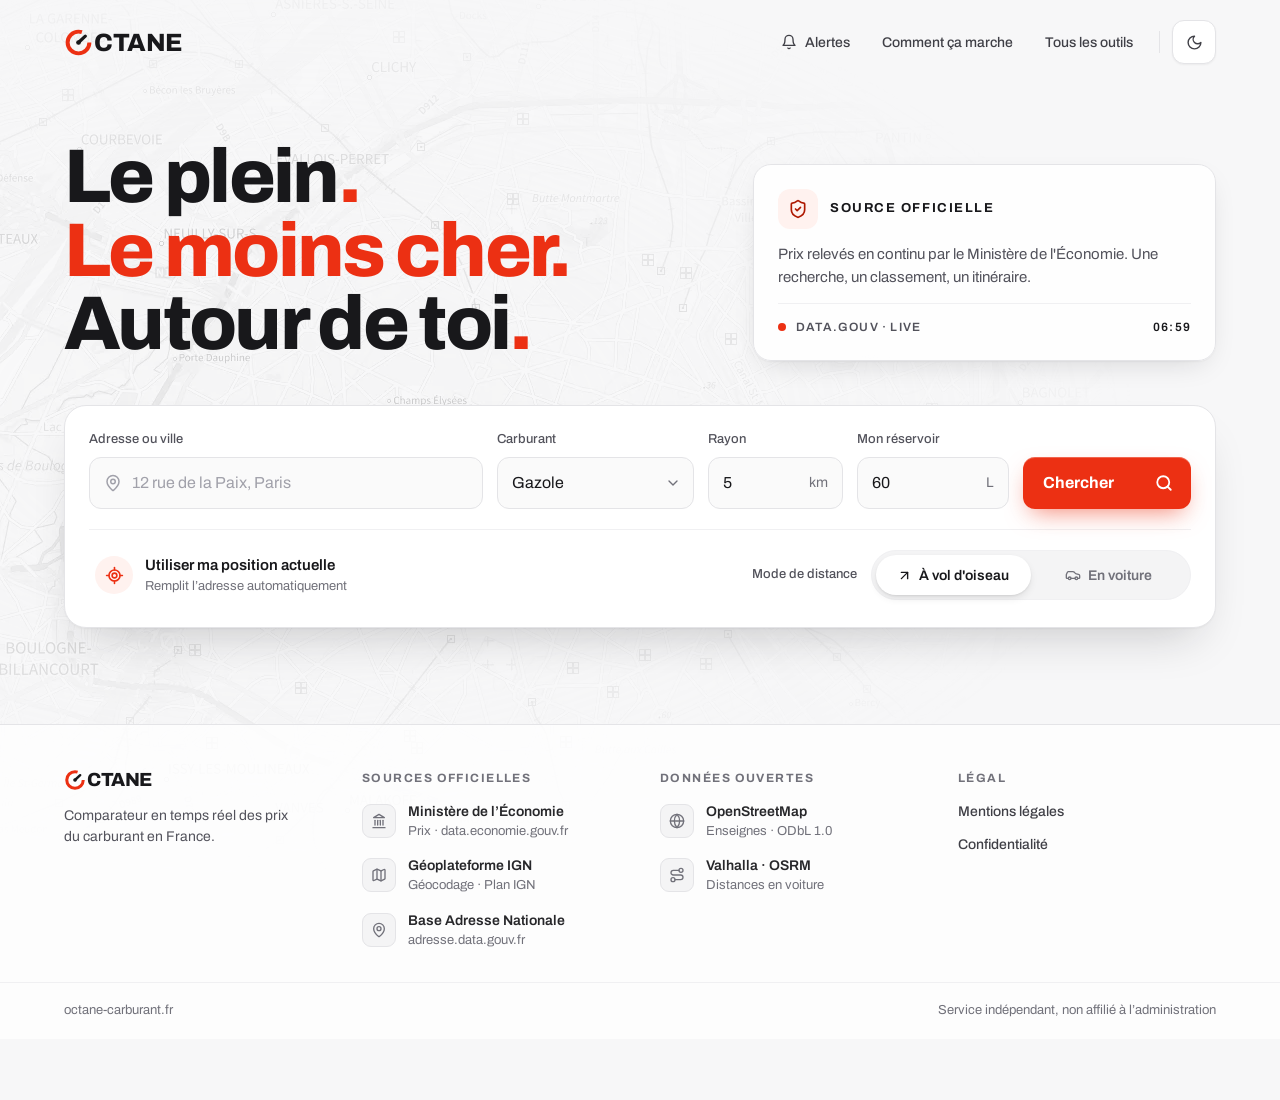
==== commit eb637f75: "feat(design): formulaire de recherche v3 Deuxième étape de la refonte « Accueil v3 » : - Carte de re" ====
--- a/public/index.html
+++ b/public/index.html
@@ -100,48 +100,74 @@
       </div>
     </section>
 
-    <section class="search-panel">
-      <div class="form-grid">
+    <section class="search-panel" aria-label="Recherche">
+      <div class="search-grid">
         <div class="field field-address">
           <label for="address">Adresse ou ville</label>
-          <input id="address" class="input" type="text" placeholder="12 rue de la Paix, Paris" autocomplete="off" role="combobox" aria-autocomplete="list" aria-controls="suggestions" aria-expanded="false" />
+          <div class="field-box">
+            <svg class="field-icon" viewBox="0 0 24 24" aria-hidden="true"><path d="M20 10c0 4.993-5.539 10.193-7.399 11.799a1 1 0 0 1-1.202 0C9.539 20.193 4 14.993 4 10a8 8 0 0 1 16 0"/><circle cx="12" cy="10" r="3"/></svg>
+            <input id="address" type="text" placeholder="12 rue de la Paix, Paris" autocomplete="off" role="combobox" aria-autocomplete="list" aria-controls="suggestions" aria-expanded="false" />
+          </div>
           <ul id="suggestions" class="suggestions hidden" role="listbox" aria-label="Suggestions d'adresses"></ul>
         </div>
-        <div class="field">
+        <div class="field field-fuel">
           <label for="fuel">Carburant</label>
-          <select id="fuel" class="input">
-            <option value="e10_prix">SP95-E10</option>
-            <option value="sp95_prix">SP95</option>
-            <option value="sp98_prix">SP98</option>
-            <option value="gazole_prix" selected>Gazole</option>
-            <option value="e85_prix">E85</option>
-            <option value="gplc_prix">GPLc</option>
-          </select>
-        </div>
-        <div class="field">
-          <label for="radius">Rayon (km)</label>
-          <input id="radius" class="input" type="number" min="1" max="50" value="5" />
-        </div>
-        <button id="searchBtn" class="btn btn-primary" aria-label="Lancer la recherche">Chercher</button>
+          <div class="field-box">
+            <select id="fuel">
+              <option value="e10_prix">SP95-E10</option>
+              <option value="sp95_prix">SP95</option>
+              <option value="sp98_prix">SP98</option>
+              <option value="gazole_prix" selected>Gazole</option>
+              <option value="e85_prix">E85</option>
+              <option value="gplc_prix">GPLc</option>
+            </select>
+            <svg class="field-chevron" viewBox="0 0 24 24" aria-hidden="true"><path d="m6 9 6 6 6-6"/></svg>
+          </div>
+        </div>
+        <div class="field field-radius">
+          <label for="radius">Rayon<span class="sr-only"> en kilomètres</span></label>
+          <div class="field-box">
+            <input id="radius" type="number" min="1" max="50" value="5" inputmode="numeric" />
+            <span class="field-unit" aria-hidden="true">km</span>
+          </div>
+        </div>
         <div class="field field-tank">
-          <label for="tank">Mon réservoir (L)</label>
-          <input id="tank" class="input" type="number" min="1" max="200" value="60" inputmode="numeric" />
-        </div>
-        <div class="field field-distance-mode">
-          <label id="distanceModeLabel">Mode de distance</label>
-          <!-- Contrôle segmenté du design system : la case doit être imbriquée
-               dans le label, `.seg-opt:has(input:checked)` s'appuyant dessus. -->
-          <div class="seg" role="radiogroup" aria-labelledby="distanceModeLabel">
-            <label class="seg-opt" title="Distance en ligne droite entre deux points">
-              <input type="radio" id="modeCrow" name="distanceMode" value="crow" checked />à vol d'oiseau
-            </label>
-            <label class="seg-opt" title="Distance par la route (routage Valhalla / OSRM)">
-              <input type="radio" id="modeDrive" name="distanceMode" value="drive" />en voiture
-            </label>
-          </div>
-        </div>
-      </div>
-      <button id="geolocBtn" class="btn btn-ghost" aria-label="Utiliser ma position géographique actuelle">⊙ Utiliser ma position actuelle</button>
+          <label for="tank">Mon réservoir<span class="sr-only"> en litres</span></label>
+          <div class="field-box">
+            <input id="tank" type="number" min="1" max="200" value="60" inputmode="numeric" />
+            <span class="field-unit" aria-hidden="true">L</span>
+          </div>
+        </div>
+        <div class="search-opts">
+          <button id="geolocBtn" class="geo-btn" type="button">
+            <span class="geo-icon"><svg viewBox="0 0 24 24" aria-hidden="true"><path d="M2 12h3"/><path d="M19 12h3"/><path d="M12 2v3"/><path d="M12 19v3"/><circle cx="12" cy="12" r="7"/><circle cx="12" cy="12" r="3"/></svg></span>
+            <span class="geo-text">
+              <span class="geo-label">Utiliser ma position actuelle</span>
+              <span class="geo-sub">Remplit l’adresse automatiquement</span>
+            </span>
+          </button>
+          <div class="distance-mode">
+            <span id="distanceModeLabel" class="distance-mode-label">Mode de distance</span>
+            <!-- Sélecteur à deux options du design system : la case doit être
+                 imbriquée dans le label, le curseur s'appuyant sur `:has`. -->
+            <div class="seg" role="radiogroup" aria-labelledby="distanceModeLabel">
+              <label class="seg-opt" title="Distance en ligne droite entre deux points">
+                <input type="radio" id="modeCrow" name="distanceMode" value="crow" checked />
+                <svg viewBox="0 0 24 24" aria-hidden="true"><path d="M7 7h10v10"/><path d="M7 17 17 7"/></svg>À vol d'oiseau
+              </label>
+              <label class="seg-opt" title="Distance par la route (routage Valhalla / OSRM)">
+                <input type="radio" id="modeDrive" name="distanceMode" value="drive" />
+                <svg class="icon-car" viewBox="0 0 24 24" aria-hidden="true"><path d="M19 17h2c.6 0 1-.4 1-1v-3c0-.9-.7-1.7-1.5-1.9C18.7 10.6 16 10 16 10s-1.3-1.4-2.2-2.3c-.5-.4-1.1-.7-1.8-.7H5c-.6 0-1.1.4-1.4.9l-1.4 2.9A3.7 3.7 0 0 0 2 12v4c0 .6.4 1 1 1h2"/><circle cx="7" cy="17" r="2"/><path d="M9 17h6"/><circle cx="17" cy="17" r="2"/></svg>En voiture
+              </label>
+            </div>
+          </div>
+        </div>
+        <button id="searchBtn" class="search-cta" type="button" aria-label="Lancer la recherche">
+          <span class="cta-idle">Chercher</span><span class="cta-busy" aria-hidden="true">Recherche…</span>
+          <svg class="cta-icon" viewBox="0 0 24 24" aria-hidden="true"><circle cx="11" cy="11" r="8"/><path d="m21 21-4.3-4.3"/></svg>
+          <span class="cta-spinner" aria-hidden="true"></span>
+        </button>
+      </div>
     </section>
 
     <div id="status" class="status hidden" role="status" aria-live="polite"></div>
--- a/public/design-system.css
+++ b/public/design-system.css
@@ -245,6 +245,9 @@
 .btn-secondary:hover { background: var(--o-hover); color: var(--o-ink); }
 .btn-ghost { color: var(--o-accent); }
 .btn-ghost:hover { background: var(--o-accent-soft); color: var(--o-accent); }
+/* Variante compacte, pour une action dans une barre ou un bandeau. */
+.btn-sm { min-height: 38px; padding: 0 14px; border-radius: var(--o-radius-sm); font-size: 14px; }
+.btn-sm.btn-primary { box-shadow: none; }
 
 /* Bouton carré à icône seule (thème, menu). */
 .icon-btn {
@@ -263,6 +266,8 @@
 }
 .icon-btn:hover { color: var(--o-ink); border-color: var(--o-faint); }
 .icon-btn svg { width: 18px; height: 18px; fill: none; stroke: currentColor; stroke-width: 2; stroke-linecap: round; stroke-linejoin: round; }
+.icon-btn-sm { width: 38px; height: 38px; border-radius: var(--o-radius-sm); box-shadow: none; }
+.icon-btn-sm svg { width: 16px; height: 16px; }
 
 /* — Champs — */
 .field { position: relative; min-width: 0; }
@@ -400,6 +405,8 @@
   color: var(--o-accent-ink);
 }
 .icon-chip svg { width: 20px; height: 20px; fill: none; stroke: currentColor; stroke-width: 2; stroke-linecap: round; stroke-linejoin: round; }
+.icon-chip-sm { width: 34px; height: 34px; border-radius: var(--o-radius-sm); }
+.icon-chip-sm svg { width: 17px; height: 17px; }
 
 /* ══════════════════════ Habillage commun des pages ══════════════════════ */
 
--- a/public/style.css
+++ b/public/style.css
@@ -10,99 +10,263 @@
 
 * { margin: 0; padding: 0; }
 
-/* Banner offline — fixé en haut, discret, apparaît si la connexion chute */
+/* Bandeau hors ligne : collé en haut de l'écran tant que la connexion manque. */
 .offline-banner {
   position: sticky;
   top: 0;
   z-index: 50;
-  background: var(--color-accent-700);
-  color: var(--color-neutral-100);
+  padding: 10px var(--space-4);
+  background: var(--o-ink);
+  color: var(--o-bg);
   text-align: center;
-  padding: var(--space-2) var(--space-4);
   font-size: 13px;
-  box-shadow: var(--shadow-sm);
-}
-.offline-banner.hidden { display: none; }
+  font-weight: 500;
+}
 
 /* ═══════════════════ Formulaire de recherche ═══════════════════
-   Plus de panneau encadré ni d'équerres d'angle : la maquette sépare les
-   sections par de simples filets de 2px. */
+   Carte blanche posée sur le fond de carte. Partagée avec la page Alertes,
+   qui n'en reprend que la carte : sa grille est dans alertes.css. */
 .search-panel {
-  background: none;
+  position: relative;
+  padding: clamp(16px, 2.4vw, 24px);
+  border: 1px solid var(--o-line);
+  border-radius: clamp(18px, 2vw, 22px);
+  background: var(--o-surface);
+  box-shadow: var(--o-sh-card);
+}
+
+/* Trois dispositions, celles de la maquette : une ligne sur ordinateur,
+   champs sur deux lignes sur tablette, une colonne (rayon et réservoir
+   côte à côte) sur téléphone. Le bouton reste en dernier dans le DOM, après
+   les options qu'il prend en compte. */
+.search-grid {
+  display: grid;
+  grid-template-columns: repeat(2, minmax(0, 1fr));
+  grid-template-areas: "addr addr" "fuel fuel" "rad tank" "opts opts" "cta cta";
+  gap: 14px;
+  align-items: end;
+}
+@media (min-width: 640px) {
+  .search-grid {
+    grid-template-columns: repeat(3, minmax(0, 1fr));
+    grid-template-areas: "addr addr addr" "fuel rad tank" "opts opts opts" "cta cta cta";
+  }
+}
+@media (min-width: 1024px) {
+  .search-grid {
+    grid-template-columns: minmax(0, 2.2fr) minmax(0, 1.1fr) minmax(0, .75fr) minmax(0, .85fr) 168px;
+    grid-template-areas: "addr fuel rad tank cta" "opts opts opts opts opts";
+  }
+}
+.search-grid .field-address { grid-area: addr; }
+.search-grid .field-fuel { grid-area: fuel; }
+.search-grid .field-radius { grid-area: rad; }
+.search-grid .field-tank { grid-area: tank; }
+.search-grid .search-opts { grid-area: opts; }
+.search-grid .search-cta { grid-area: cta; }
+
+/* Champ composé : icône ou unité dans le même cadre que la saisie. */
+.field-box {
+  position: relative;
+  display: flex;
+  align-items: center;
+  gap: 10px;
+  height: 52px;
+  padding: 0 14px;
+  border: 1px solid var(--o-line);
+  border-radius: var(--o-radius-md);
+  background: var(--o-field);
+  color: var(--o-faint);
+}
+.field-box:hover { border-color: var(--o-faint); }
+/* La maquette n'a pas d'état de focus : sans lui, impossible de savoir au
+   clavier quel champ est actif. */
+.field-box:focus-within { border-color: var(--o-accent); box-shadow: 0 0 0 3px var(--o-accent-soft2); }
+.field-box input,
+.field-box select {
+  flex: 1;
+  min-width: 0;
+  height: 100%;
+  padding: 0;
   border: 0;
-  border-bottom: 2px solid var(--color-divider);
-  padding: var(--space-6) 0;
-  margin-bottom: 0;
-  position: relative;
-}
-.form-grid {
-  display: grid;
-  grid-template-columns: repeat(auto-fit, minmax(160px, 1fr));
-  gap: var(--space-4);
-  align-items: end;
-}
-.form-grid .btn { min-height: 38px; justify-content: flex-start; }
-.field-address { grid-column: span 2; min-width: 0; }
-.field-distance-mode { grid-column: span 2; min-width: 0; }
-.field { position: relative; min-width: 0; }
-
-@media (max-width: 560px) {
-  .field-address, .field-distance-mode { grid-column: auto; }
-  .form-grid .btn { width: 100%; }
-}
-
-/* Autocomplétion BAN */
+  outline: 0;
+  background: transparent;
+  color: var(--o-ink);
+  font: inherit;
+  font-size: 16px; /* 16 px minimum : en dessous, iOS zoome au focus */
+}
+.field-box select {
+  appearance: none;
+  margin: 0 -14px;
+  padding: 0 36px 0 14px;
+  cursor: pointer;
+}
+.field-icon,
+.field-chevron { fill: none; stroke: currentColor; stroke-width: 2; stroke-linecap: round; stroke-linejoin: round; }
+.field-icon { width: 18px; height: 18px; }
+.field-chevron { position: absolute; right: 12px; width: 16px; height: 16px; color: var(--o-subtle); pointer-events: none; }
+.field-unit { font-size: 14px; color: var(--o-subtle); }
+
+/* — Bouton Chercher : libellé à gauche, loupe (ou roue) à droite — */
+.search-cta {
+  display: flex;
+  align-items: center;
+  justify-content: space-between;
+  gap: 10px;
+  height: 52px;
+  padding: 0 18px 0 20px;
+  border: 0;
+  border-radius: var(--o-radius-md);
+  background: var(--o-accent);
+  color: var(--o-on-accent);
+  box-shadow: var(--o-sh-cta);
+  font-family: var(--font-heading);
+  font-weight: 700;
+  font-size: 16px;
+  cursor: pointer;
+}
+.search-cta:hover { background: var(--o-accent-hover); }
+.search-cta:active { background: var(--o-accent-press); }
+.cta-icon { width: 18px; height: 18px; fill: none; stroke: currentColor; stroke-width: 2.4; stroke-linecap: round; stroke-linejoin: round; }
+.cta-spinner {
+  width: 18px;
+  height: 18px;
+  flex: none;
+  border: 2.4px solid color-mix(in srgb, currentColor 35%, transparent);
+  border-top-color: currentColor;
+  border-radius: 50%;
+  animation: octSpin .8s linear infinite;
+}
+.cta-busy,
+.cta-spinner,
+.search-cta[aria-busy="true"] .cta-idle,
+.search-cta[aria-busy="true"] .cta-icon { display: none; }
+.search-cta[aria-busy="true"] .cta-busy,
+.search-cta[aria-busy="true"] .cta-spinner { display: inline-block; }
+.search-cta[aria-busy="true"] { cursor: progress; }
+
+/* — Options : géolocalisation et mode de distance — */
+.search-opts {
+  display: flex;
+  flex-wrap: wrap;
+  align-items: center;
+  justify-content: space-between;
+  gap: 14px 24px;
+  margin-top: 6px;
+  padding-top: 18px;
+  border-top: 1px solid var(--o-line-soft);
+}
+.geo-btn {
+  display: flex;
+  align-items: center;
+  gap: 12px;
+  min-height: 48px;
+  padding: 5px 16px 5px 5px;
+  border: 1px solid transparent;
+  border-radius: var(--o-radius-pill);
+  background: transparent;
+  font: inherit;
+  text-align: left;
+  cursor: pointer;
+}
+.geo-btn:hover { background: var(--o-accent-soft); border-color: var(--o-accent-soft2); }
+.geo-btn:disabled { cursor: progress; }
+.geo-icon {
+  display: inline-flex;
+  align-items: center;
+  justify-content: center;
+  flex: none;
+  width: 38px;
+  height: 38px;
+  border-radius: var(--o-radius-pill);
+  background: var(--o-accent-soft);
+  color: var(--o-accent);
+  transition: background .2s;
+}
+.geo-btn.is-done .geo-icon { background: var(--o-accent); color: var(--o-on-accent); }
+.geo-icon svg { width: 19px; height: 19px; fill: none; stroke: currentColor; stroke-width: 2; stroke-linecap: round; stroke-linejoin: round; }
+.geo-text { display: flex; flex-direction: column; gap: 1px; min-width: 0; }
+.geo-label { font-size: 15px; font-weight: 600; color: var(--o-ink); }
+.geo-sub { font-size: 13px; color: var(--o-subtle); overflow-wrap: anywhere; }
+
+.distance-mode { display: flex; flex-wrap: wrap; align-items: center; gap: 10px 14px; }
+.distance-mode-label { font-size: 13px; font-weight: 500; color: var(--o-muted); }
+.distance-mode .seg { width: 320px; }
+.distance-mode .icon-car { width: 16px; height: 16px; stroke-width: 2; }
+@media (max-width: 639.98px) {
+  .distance-mode,
+  .distance-mode .seg { width: 100%; }
+}
+
+/* — Autocomplétion (adresses de la Géoplateforme, recherches récentes) — */
 .suggestions {
   position: absolute;
-  top: 100%; left: 0; right: 0;
-  background: var(--color-surface);
-  border: 1px solid var(--color-divider);
-  border-top: none;
+  top: calc(100% + 6px);
+  left: 0;
+  right: 0;
+  z-index: 20;
+  max-height: 320px;
+  overflow-y: auto;
+  padding: 6px;
+  border: 1px solid var(--o-line);
+  border-radius: 14px;
+  background: var(--o-surface);
+  box-shadow: var(--o-sh-card);
   list-style: none;
-  margin: 0; padding: 0;
-  z-index: 20;
-  max-height: 280px;
-  overflow-y: auto;
-  box-shadow: var(--shadow-md);
 }
 .suggestions li {
-  padding: var(--space-2) var(--space-3);
+  padding: 10px 12px;
+  border-radius: var(--o-radius-sm);
+  font-size: 15px;
+  color: var(--o-ink);
+  cursor: pointer;
+}
+.suggestions li .sg-ctx { display: block; margin-top: 1px; font-size: 12.5px; color: var(--o-subtle); }
+.suggestions li:hover,
+.suggestions li[aria-selected="true"] { background: var(--o-hover); }
+.suggestions .sg-history {
+  padding: 8px 12px 4px;
+  font-size: 11px;
+  font-weight: 700;
+  letter-spacing: .12em;
+  text-transform: uppercase;
+  color: var(--o-subtle);
+  cursor: default;
+}
+.suggestions .sg-history:hover { background: none; }
+/* Horloge dessinée par un masque : elle prend la couleur du thème. */
+.suggestions li.sg-hist-item { display: flex; align-items: center; gap: 10px; }
+.suggestions li.sg-hist-item::before {
+  content: "";
+  width: 16px;
+  height: 16px;
+  flex: none;
+  background: var(--o-faint);
+  -webkit-mask: url("data:image/svg+xml;utf8,<svg xmlns='http://www.w3.org/2000/svg' viewBox='0 0 24 24' fill='none' stroke='black' stroke-width='2' stroke-linecap='round' stroke-linejoin='round'><circle cx='12' cy='12' r='10'/><path d='M12 6v6l4 2'/></svg>") center / contain no-repeat;
+  mask: url("data:image/svg+xml;utf8,<svg xmlns='http://www.w3.org/2000/svg' viewBox='0 0 24 24' fill='none' stroke='black' stroke-width='2' stroke-linecap='round' stroke-linejoin='round'><circle cx='12' cy='12' r='10'/><path d='M12 6v6l4 2'/></svg>") center / contain no-repeat;
+}
+
+/* — Barre d'état (chargement, erreurs avec action de rattrapage) — */
+.status {
+  display: flex;
+  flex-wrap: wrap;
+  align-items: center;
+  gap: 10px 14px;
+  margin-top: var(--space-4);
+  padding: 14px 18px;
+  border: 1px solid var(--o-line);
+  border-radius: 14px;
+  background: var(--o-surface);
+  box-shadow: var(--o-sh-sm);
   font-size: 14px;
-  cursor: pointer;
-  color: var(--color-text);
-  border-left: 2px solid transparent;
-}
-.suggestions li .sg-ctx {
-  display: block;
-  font-size: 11px;
-  color: var(--color-neutral-600);
-  margin-top: 2px;
-}
-.suggestions li:hover,
-.suggestions li[aria-selected="true"] {
-  background: color-mix(in srgb, var(--color-text) 6%, transparent);
-  border-left-color: var(--color-accent);
-}
-
-.status {
-  display: flex;
-  align-items: center;
-  flex-wrap: wrap;
-  gap: var(--space-3);
-  padding: var(--space-3) var(--space-4);
-  background: var(--color-surface);
-  border-left: 3px solid var(--color-divider);
-  font-size: 14px;
-  color: var(--color-neutral-800);
-  margin: var(--space-4) 0;
+  color: var(--o-muted);
 }
 .status.error {
-  border-left-color: var(--color-accent);
-  color: var(--color-text);
-}
-/* Le CTA de rattrapage est un vrai bouton du système : c'est une action, pas
-   une décoration de la barre. */
-.status-cta { min-height: 34px; }
+  border-color: var(--o-accent-soft2);
+  background: var(--o-accent-soft);
+  color: var(--o-accent-ink);
+}
+.status .status-cta { margin-left: auto; }
 
 /* État vide affiché directement dans la liste des stations */
 .empty-state {
@@ -266,16 +430,16 @@
   .sheet-title-row h2 { font-size: 1rem; }
 }
 
+/* Roue de la barre d'état. */
 .loader {
   display: inline-block;
-  width: 12px;
-  height: 12px;
-  border: 2px solid var(--color-divider);
-  border-top-color: var(--color-accent);
+  flex: none;
+  width: 14px;
+  height: 14px;
+  border: 2px solid var(--o-line);
+  border-top-color: var(--o-accent);
   border-radius: 50%;
-  animation: spin 0.8s linear infinite;
-  margin-right: 0.6rem;
-  vertical-align: middle;
+  animation: octSpin .8s linear infinite;
 }
 
 @keyframes spin {
@@ -468,16 +632,8 @@
 
 /* ============ RESPONSIVE ============ */
 
-/* Tablette (≤ 900px) */
-@media (max-width: 900px) {
-  .search-panel { padding: 1.5rem; }
-}
-
 /* Mobile (≤ 640px) */
 @media (max-width: 640px) {
-  /* Status */
-  .status { padding: 1rem 1.1rem; font-size: 0.8rem; }
-
   /* Results header */
   .results-header { flex-direction: column; align-items: flex-start; gap: 0.3rem; }
   .results-header h2 { font-size: 1.05rem; }
@@ -732,35 +888,25 @@
   letter-spacing: 0.02em;
 }
 
-/* ═══════════════════ Bandeau « reprendre la dernière recherche » ═══════════ */
+/* ═══════════════════ Bandeau « reprendre la dernière recherche » ═══════════
+   Posé au-dessus du hero, vitré comme sa carte. */
 .resume-banner {
   display: flex;
-  align-items: center;
-  justify-content: space-between;
   flex-wrap: wrap;
-  gap: var(--space-3);
-  padding: var(--space-3) var(--space-4);
-  margin-top: var(--space-4);
-  background: var(--color-surface);
-  border-left: 3px solid var(--color-accent);
-  font-size: 14px;
-}
-.resume-text { display: flex; align-items: center; gap: var(--space-2); }
-.resume-dot { color: var(--color-accent); }
-.resume-actions { display: flex; gap: var(--space-2); }
-.resume-btn {
-  font-family: var(--font-heading);
-  font-weight: var(--font-heading-weight);
-  font-size: 13px;
-  padding: 7px 14px;
-  border: 1px solid var(--color-divider);
-  background: transparent;
-  color: var(--color-text);
-  cursor: pointer;
-}
-.resume-go { background: var(--color-accent); border-color: var(--color-accent); color: var(--color-bg); }
-.resume-go:hover { background: var(--color-accent-600); border-color: var(--color-accent-600); }
-.resume-dismiss:hover { background: color-mix(in srgb, var(--color-text) 7%, transparent); }
+  align-items: center;
+  gap: 12px 14px;
+  margin-top: 4px;
+  padding: 10px 10px 10px 12px;
+  border: 1px solid var(--o-line);
+  border-radius: 16px;
+  background: var(--o-glass);
+  -webkit-backdrop-filter: blur(8px);
+  backdrop-filter: blur(8px);
+  box-shadow: var(--o-sh-badge);
+}
+.resume-text { flex: 1 1 240px; margin: 0; font-size: 14px; color: var(--o-muted); }
+.resume-text strong { font-weight: 600; color: var(--o-ink); }
+.resume-actions { display: flex; gap: 8px; margin-left: auto; }
 
 /* ═══════════════════ Indication de chargement des enseignes ═══════════════ */
 .osm-hint {
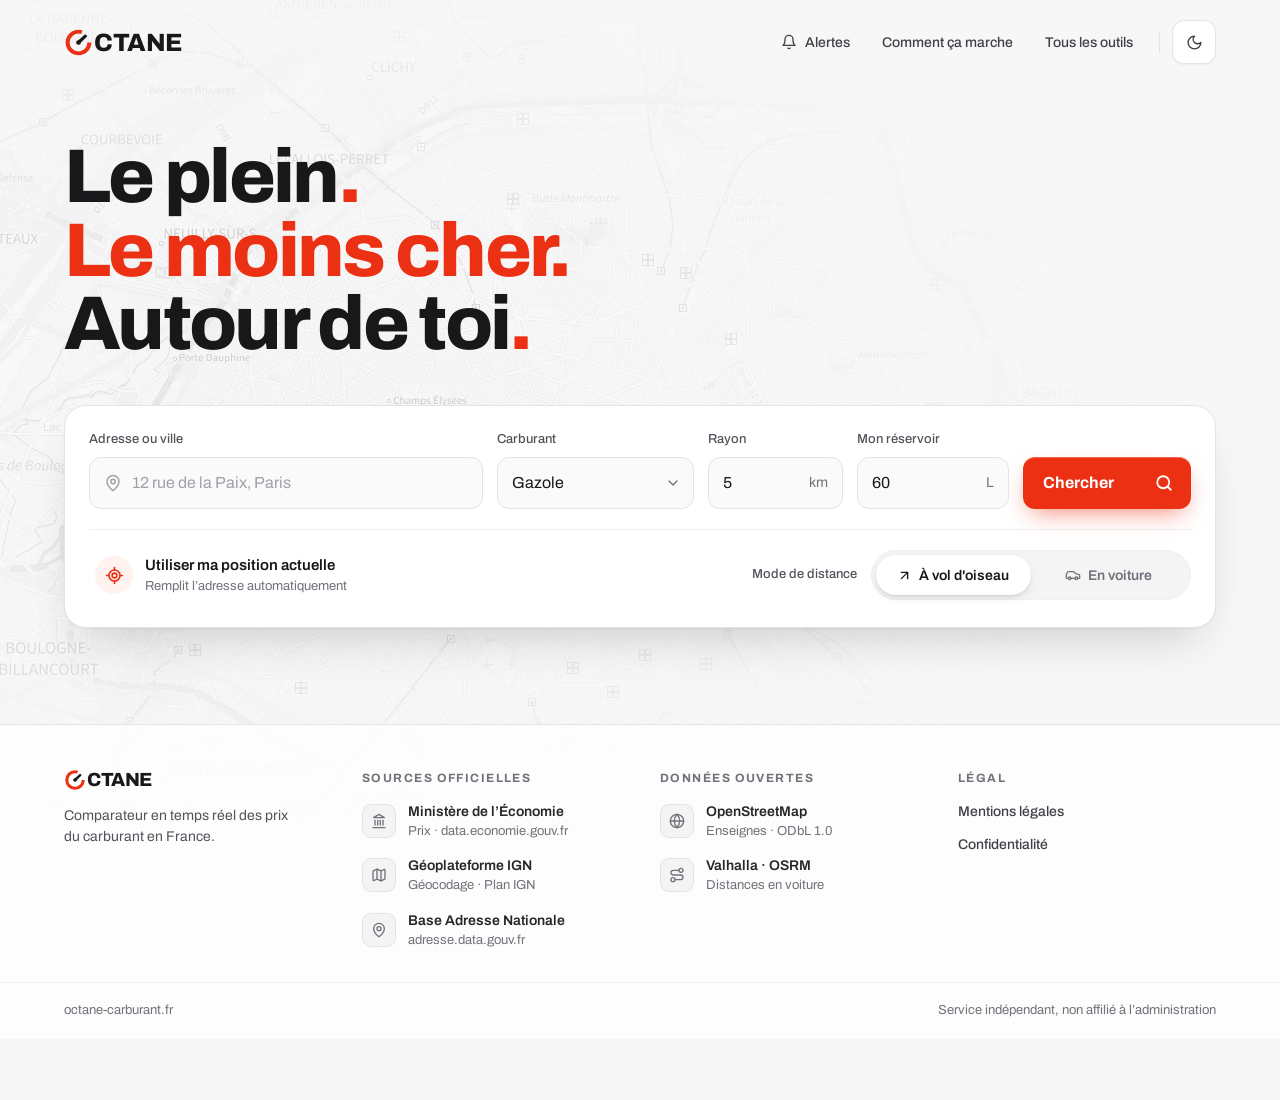
==== commit ec61924f: "feat(design): résultats v3 et accueil sans carte « Source officielle » Troisième étape de la refonte" ====
--- a/public/index.html
+++ b/public/index.html
@@ -85,19 +85,9 @@
     </header>
 
     <main>
+    <!-- Pas de carte à droite du titre sur l'accueil : la colonne reste vide. -->
     <section class="hero">
       <h1>Le plein<span class="dot">.</span><br /><em>Le moins cher.</em><br />Autour de toi<span class="dot">.</span></h1>
-      <div class="hero-card">
-        <div class="hero-card-head">
-          <span class="icon-chip"><svg viewBox="0 0 24 24" aria-hidden="true"><path d="M20 13c0 5-3.5 7.5-7.66 8.95a1 1 0 0 1-.67-.01C7.5 20.5 4 18 4 13V6a1 1 0 0 1 1-1c2 0 4.5-1.2 6.24-2.72a1.17 1.17 0 0 1 1.52 0C14.51 3.81 17 5 19 5a1 1 0 0 1 1 1z"/><path d="m9 12 2 2 4-4"/></svg></span>
-          <span class="hero-kicker">Source officielle</span>
-        </div>
-        <p>Prix relevés en continu par le Ministère de l'Économie. Une recherche, un classement, un itinéraire.</p>
-        <div class="hero-card-foot">
-          <span class="pulse" aria-hidden="true"></span><span>Data.gouv · Live</span>
-          <span id="timestamp" class="live-time" aria-hidden="true"></span>
-        </div>
-      </div>
     </section>
 
     <section class="search-panel" aria-label="Recherche">
@@ -172,21 +162,24 @@
 
     <div id="status" class="status hidden" role="status" aria-live="polite"></div>
 
-    <section id="results" class="hidden" aria-label="Résultats de la recherche">
+    <section id="results" class="results hidden" aria-label="Résultats de la recherche">
       <div class="results-header">
-        <h2 id="resultsTitle" class="results-meta">Résultats</h2>
-        <div class="results-actions">
+        <div class="results-heading">
+          <h2 id="resultsTitle" class="results-meta">Résultats</h2>
           <div id="resultsCount" class="results-count" aria-live="polite"></div>
-          <div class="view-toggle" role="tablist" aria-label="Mode d'affichage">
-            <button id="viewList" class="view-btn active" role="tab" aria-selected="true" aria-controls="stationList">☰ Liste</button>
-            <button id="viewMap" class="view-btn" role="tab" aria-selected="false" aria-controls="stationMap">⌖ Carte</button>
-            <button id="viewHistory" class="view-btn" role="tab" aria-selected="false" aria-controls="historyList">☷ Historique</button>
-          </div>
+        </div>
+        <div class="view-toggle" role="tablist" aria-label="Mode d'affichage">
+          <button id="viewList" class="view-btn active" type="button" role="tab" aria-selected="true" aria-controls="stationList"><svg viewBox="0 0 24 24" aria-hidden="true"><path d="M3 12h.01"/><path d="M3 18h.01"/><path d="M3 6h.01"/><path d="M8 12h13"/><path d="M8 18h13"/><path d="M8 6h13"/></svg>Liste</button>
+          <button id="viewMap" class="view-btn" type="button" role="tab" aria-selected="false" aria-controls="stationMap"><svg viewBox="0 0 24 24" aria-hidden="true"><path d="M14.106 5.553a2 2 0 0 0 1.788 0l3.659-1.83A1 1 0 0 1 21 4.619v12.764a1 1 0 0 1-.553.894l-4.553 2.277a2 2 0 0 1-1.788 0l-4.212-2.106a2 2 0 0 0-1.788 0l-3.659 1.83A1 1 0 0 1 3 19.381V6.618a1 1 0 0 1 .553-.894l4.553-2.277a2 2 0 0 1 1.788 0z"/><path d="M15 5.764v15"/><path d="M9 3.236v15"/></svg>Carte</button>
+          <button id="viewHistory" class="view-btn" type="button" role="tab" aria-selected="false" aria-controls="historyList"><svg viewBox="0 0 24 24" aria-hidden="true"><path d="M3 3v16a2 2 0 0 0 2 2h16"/><path d="m19 9-5 5-4-4-3 3"/></svg>Historique</button>
         </div>
       </div>
       <div id="osmHint" class="osm-hint hidden" aria-live="polite">
         <span class="loader-sm" aria-hidden="true"></span>Identification des enseignes en cours…
       </div>
+      <!-- Bloc « Le moins cher » et écart : visibles quel que soit l'onglet,
+           qui ne remplace que le panneau du dessous (liste, carte, historique). -->
+      <div id="resultsTop" class="results-top" aria-live="polite"></div>
       <div id="stationList" class="station-list" aria-live="polite" aria-busy="false"></div>
       <div id="stationMap" class="station-map hidden" role="tabpanel" aria-label="Carte des stations"></div>
       <div id="historyList" class="history-list hidden" role="tabpanel" aria-label="Historique des prix"></div>
--- a/public/design-system.css
+++ b/public/design-system.css
@@ -199,6 +199,9 @@
 }
 .text-muted { color: var(--o-subtle); }
 
+/* Icône en ligne (jeu Lucide de la maquette), à la couleur du texte. */
+.ic { width: 16px; height: 16px; flex: none; fill: none; stroke: currentColor; stroke-width: 2; stroke-linecap: round; stroke-linejoin: round; }
+
 /* Petite capitale espacée : intitulés de section, méta, en-têtes de colonne. */
 .kicker {
   font-size: 12px;
@@ -208,12 +211,8 @@
   color: var(--o-accent-ink);
 }
 
-@keyframes octPulse {
-  0% { box-shadow: 0 0 0 0 rgba(236, 48, 19, .45); }
-  70% { box-shadow: 0 0 0 7px rgba(236, 48, 19, 0); }
-  100% { box-shadow: 0 0 0 0 rgba(236, 48, 19, 0); }
-}
 @keyframes octSpin { to { transform: rotate(360deg); } }
+@keyframes octFade { 0%, 100% { opacity: 1; } 50% { opacity: .45; } }
 
 /* ═══════════════════════════ Composants ═══════════════════════════ */
 
@@ -587,17 +586,8 @@
   text-transform: uppercase;
   color: var(--o-muted);
 }
-.hero-card-foot .live-time { margin-left: auto; font-variant-numeric: tabular-nums; color: var(--o-ink); }
 .hero-card-actions { display: flex; flex-wrap: wrap; gap: 10px; }
 .hero-card-actions .btn { flex: 1 1 auto; }
-.pulse {
-  width: 8px;
-  height: 8px;
-  flex: none;
-  border-radius: 50%;
-  background: var(--o-accent);
-  animation: octPulse 2s infinite;
-}
 
 /* — Pied de page — */
 .site-footer {
@@ -666,7 +656,6 @@
 }
 
 @media (prefers-reduced-motion: reduce) {
-  .pulse { animation: none; }
   .seg::before { transition: none; }
   body { transition: none; }
 }
--- a/public/style.css
+++ b/public/style.css
@@ -268,15 +268,6 @@
 }
 .status .status-cta { margin-left: auto; }
 
-/* État vide affiché directement dans la liste des stations */
-.empty-state {
-  display: flex;
-  flex-direction: column;
-  align-items: flex-start;
-  gap: var(--space-3);
-  color: var(--color-text);
-}
-
 /* ============ Bottom sheet "détails station" ============ */
 /* Desktop : panneau centré (modal). Mobile : feuille qui glisse depuis le bas.
    Animation purement CSS via une classe .hidden + transitions. */
@@ -442,212 +433,335 @@
   animation: octSpin .8s linear infinite;
 }
 
-@keyframes spin {
-  to { transform: rotate(360deg); }
-}
+/* ═══════════════════ Résultats ═══════════════════
+   Ordre de la maquette : méta et onglets, bloc « Le moins cher », écart, puis
+   le panneau de l'onglet actif (liste, carte ou historique). Le bloc gagnant
+   et l'écart restent en place quel que soit l'onglet. */
+.results {
+  display: flex;
+  flex-direction: column;
+  gap: 16px;
+  margin-top: clamp(28px, 4vw, 48px);
+  scroll-margin-top: 16px;
+}
+.results-top { display: flex; flex-direction: column; gap: 16px; }
+.results-top:empty,
+.station-list:empty { display: none; }
 
 .results-header {
   display: flex;
+  flex-wrap: wrap;
+  align-items: center;
   justify-content: space-between;
-  align-items: baseline;
-  flex-wrap: wrap;
-  gap: var(--space-3);
-  padding: var(--space-4) 0 var(--space-2);
-}
+  gap: 12px 20px;
+}
+.results-heading { display: flex; flex-direction: column; gap: 4px; min-width: 0; }
 /* Ligne de méta de la maquette : « GAZOLE · AVIGNON · 5 KM · 24 STATIONS ».
    Reste un <h2> pour la structure du document, mais s'affiche comme une
    légende — le titre de la page, c'est le prix du bloc gagnant. */
 .results-meta {
+  margin: 0;
   font-family: var(--font-body);
-  font-weight: 400;
+  font-weight: 600;
   font-size: 12px;
-  letter-spacing: 0.14em;
+  line-height: 1.5;
+  letter-spacing: .14em;
   text-transform: uppercase;
-  color: var(--color-neutral-700);
-}
-.results-count {
-  font-size: 12px;
-  color: var(--color-neutral-700);
-  letter-spacing: 0.14em;
-  text-transform: uppercase;
-}
-
-.station-list { display: block; }
+  color: var(--o-muted);
+}
+.results-count { font-size: 12px; color: var(--o-subtle); }
+.results-count:empty { display: none; }
+/* Pendant le chargement, la maquette ne montre que le squelette. */
+.results.is-loading .view-toggle { visibility: hidden; }
+
+/* — Onglets Liste / Carte / Historique — */
+.view-toggle {
+  display: flex;
+  padding: 4px;
+  border: 1px solid var(--o-line-soft);
+  border-radius: var(--o-radius-md);
+  background: var(--o-chip);
+}
+.view-btn {
+  display: flex;
+  align-items: center;
+  gap: 7px;
+  height: 38px;
+  padding: 0 14px;
+  border: 0;
+  border-radius: 9px;
+  background: transparent;
+  color: var(--o-subtle);
+  font: inherit;
+  font-size: 14px;
+  font-weight: 600;
+  cursor: pointer;
+}
+.view-btn:hover { color: var(--o-ink); }
+.view-btn.active { background: var(--o-thumb); box-shadow: var(--o-sh-thumb); color: var(--o-ink); }
+.view-btn svg { width: 16px; height: 16px; fill: none; stroke: currentColor; stroke-width: 2; stroke-linecap: round; stroke-linejoin: round; }
+
+/* — Cartes de résultats — */
+.winner,
+.list-card,
+.notice {
+  border: 1px solid var(--o-line);
+  background: var(--o-surface);
+  box-shadow: var(--o-sh-card);
+}
 
 /* ═══════════════════ Bloc « Le moins cher » ═══════════════════
    Le prix est l'information qu'on vient chercher : il est posé à l'échelle
    qu'elle mérite, tout le reste la commente. */
 .winner {
   display: grid;
-  grid-template-columns: repeat(auto-fit, minmax(260px, 1fr));
-  gap: var(--space-6);
+  grid-template-columns: repeat(auto-fit, minmax(min(100%, 320px), 1fr));
+  gap: clamp(20px, 3vw, 40px);
   align-items: end;
-  padding: var(--space-6) 0;
-  border-top: 2px solid var(--color-divider);
-  border-bottom: 2px solid var(--color-divider);
-}
+  padding: clamp(20px, 3vw, 32px);
+  border-radius: var(--o-radius-xl);
+}
+.winner-main { display: flex; flex-direction: column; align-items: flex-start; gap: 14px; }
+.winner-tag {
+  display: inline-flex;
+  align-items: center;
+  gap: 7px;
+  height: 28px;
+  padding: 0 12px;
+  border-radius: var(--o-radius-pill);
+  background: var(--o-accent-soft);
+  color: var(--o-accent-ink);
+  font-size: 12px;
+  font-weight: 700;
+  letter-spacing: .1em;
+  text-transform: uppercase;
+}
+.winner-tag .ic { width: 14px; height: 14px; stroke-width: 2.4; }
 .winner-price {
   font-family: var(--font-heading);
-  font-weight: var(--font-heading-weight);
-  font-size: clamp(56px, 9vw, 104px);
-  line-height: 0.86;
+  font-weight: 800;
+  font-size: clamp(64px, 13vw, 112px);
+  line-height: .86;
   letter-spacing: -0.045em;
   font-variant-numeric: tabular-nums;
+  color: var(--o-ink);
+  white-space: nowrap;
 }
 .winner-unit {
-  font-size: 0.28em;
-  letter-spacing: 0.06em;
-  margin-left: 0.35em;
-  vertical-align: 0.9em;
-}
-.winner-trend { margin-top: var(--space-3); font-size: 13px; }
-.winner-name {
-  font-family: var(--font-heading);
-  font-weight: var(--font-heading-weight);
-  font-size: 24px;
-  line-height: 1.15;
-  letter-spacing: -0.02em;
-  margin: 0;
-}
-.winner-addr { font-size: 14px; color: var(--color-neutral-700); margin-top: var(--space-1); }
+  margin-left: .35em;
+  font-size: .24em;
+  font-weight: 700;
+  letter-spacing: .02em;
+  vertical-align: .95em;
+  color: var(--o-subtle);
+}
+.winner-trend { display: flex; align-items: center; gap: 7px; font-size: 14px; font-weight: 500; }
+.winner-trend .ic { stroke-width: 2.2; }
+
+.winner-info { display: flex; flex-direction: column; gap: 6px; min-width: 0; }
+.winner-title { display: flex; align-items: center; gap: 12px; }
+.winner-title .brand-badge { min-width: 34px; height: 34px; padding: 0 6px; border-radius: 9px; font-size: 11px; }
+.winner-name { margin: 0; font-size: clamp(20px, 2.4vw, 26px); line-height: 1.15; letter-spacing: -0.02em; }
+.winner-addr { font-size: 14px; color: var(--o-subtle); }
 .winner-facts {
   display: flex;
   flex-wrap: wrap;
-  gap: var(--space-6);
-  margin-top: var(--space-4);
+  align-items: baseline;
+  gap: 8px 28px;
+  margin-top: 12px;
   font-size: 14px;
-  align-items: baseline;
-}
-.winner-num {
-  font-family: var(--font-heading);
-  font-weight: var(--font-heading-weight);
-  font-size: 22px;
-}
-.winner-fresh { align-self: end; }
+  color: var(--o-subtle);
+}
+.winner-num { font-family: var(--font-heading); font-weight: 800; font-size: 22px; color: var(--o-ink); }
+.winner-fresh { display: inline-flex; align-items: center; gap: 6px; }
+.winner-fresh .ic { width: 14px; height: 14px; }
 .winner-warn {
-  margin-top: var(--space-3);
+  display: flex;
+  align-items: flex-start;
+  gap: 8px;
+  margin-top: 12px;
+  padding: 10px 12px;
+  border-radius: var(--o-radius-sm);
+  background: var(--o-accent-soft);
+  color: var(--o-accent-ink);
   font-size: 13px;
-  color: var(--color-accent-700);
-}
-.winner-actions { display: flex; gap: var(--space-2); margin-top: var(--space-4); flex-wrap: wrap; }
-.winner-actions .btn { min-height: 40px; justify-content: flex-start; white-space: nowrap; }
-
-/* ═══════════════════ Tableau des autres stations ═══════════════════ */
-.station-table { margin-top: var(--space-6); }
-.station-table .col-rank {
-  width: 48px;
-  font-family: var(--font-heading);
-  font-weight: var(--font-heading-weight);
-}
-.station-table th.col-dist,
-.station-table th.col-price,
-.station-table th.col-extra,
-.station-table td.col-dist,
-.station-table td.col-price,
-.station-table td.col-extra { text-align: right; white-space: nowrap; }
-.station-table td.col-price {
-  font-family: var(--font-heading);
-  font-weight: var(--font-heading-weight);
-  font-size: 16px;
-  font-variant-numeric: tabular-nums;
-}
-.station-table td.col-extra { color: var(--color-neutral-700); }
-.col-station-sub { font-size: 12px; color: var(--color-neutral-700); }
-.col-eta { font-size: 12px; color: var(--color-neutral-700); }
-.row-warn { color: var(--color-accent); margin-left: 4px; cursor: help; }
-.station-row { cursor: pointer; }
-.station-row:focus-visible { outline: 2px solid var(--color-accent); outline-offset: -2px; }
-.more-btn { margin-top: var(--space-4); min-height: 38px; justify-content: flex-start; }
-
-/* Prix périmés (plus de STALE_DAYS jours, voir app.js) : hors classement, en
-   queue de tableau, en ton atténué. neutral-700 et non 600 pour garder un
-   contraste lisible (≥ 4,5:1) sur le fond. */
-.stale-sep td {
-  padding-top: var(--space-6);
-  font-size: 11px;
-  letter-spacing: 0.14em;
-  text-transform: uppercase;
-  color: var(--color-neutral-700);
-}
-.station-row.is-stale td,
-.station-row.is-stale td.col-price { color: var(--color-neutral-700); }
-.col-stale {
-  margin-top: 2px;
-  font-size: 11px;
-  letter-spacing: 0.06em;
-  text-transform: uppercase;
-  color: var(--color-neutral-700);
-}
-.stale-notice {
-  padding: var(--space-4);
-  font-size: 14px;
-  line-height: 1.5;
-  background: var(--color-surface);
-  border-left: 3px solid var(--color-neutral-500);
-}
+}
+.winner-warn .ic { margin-top: 1px; }
+.winner-actions { display: flex; flex-wrap: wrap; gap: 10px; margin-top: 18px; }
+.winner-actions .btn { flex: 1 1 auto; justify-content: flex-start; white-space: nowrap; }
+.winner-actions .btn-primary { padding: 0 20px 0 18px; }
 
 /* ═══════════════════ Écart dans le rayon ═══════════════════
    Traitement le plus fort de la page : c'est l'argument qui justifie l'outil. */
 .savings {
-  margin-top: var(--space-8);
-  background: var(--color-accent);
-  color: var(--color-bg);
-  padding: var(--space-8) var(--space-6);
-}
-.savings-kicker {
-  font-size: 12px;
-  letter-spacing: 0.14em;
+  display: flex;
+  flex-direction: column;
+  gap: 10px;
+  padding: clamp(22px, 3.4vw, 36px) clamp(20px, 3vw, 32px);
+  border-radius: var(--o-radius-xl);
+  background: var(--o-accent);
+  color: var(--o-on-accent);
+  box-shadow: var(--o-sh-cta);
+}
+.savings-kicker { font-size: 12px; font-weight: 700; letter-spacing: .14em; text-transform: uppercase; opacity: .85; }
+.savings-line {
+  max-width: 20ch;
+  font-family: var(--font-heading);
+  font-weight: 800;
+  font-size: clamp(28px, 4.6vw, 48px);
+  line-height: 1.04;
+  letter-spacing: -0.03em;
+  text-wrap: balance;
+}
+
+/* — Note : aucune station, ou aucun prix récent dans le rayon — */
+.notice {
+  display: flex;
+  flex-wrap: wrap;
+  align-items: center;
+  gap: 12px 14px;
+  padding: 18px 20px;
+  border-radius: var(--o-radius-lg);
+  font-size: 15px;
+  color: var(--o-text);
+}
+.notice > .ic { width: 20px; height: 20px; color: var(--o-subtle); }
+.notice p { flex: 1 1 260px; margin: 0; }
+
+/* ═══════════════════ Tableau des autres stations ═══════════════════
+   Un vrai <table>, mais chaque ligne est une grille : mêmes colonnes que la
+   maquette (44 · station · 100 · 90 · 120 px, gouttière 16 px), et la même
+   ligne se replie en deux étages sur téléphone sans second balisage. */
+.list-card { border-radius: 20px; overflow: hidden; }
+.station-table,
+.station-table thead,
+.station-table tbody { display: block; width: 100%; border-collapse: collapse; }
+.station-table tr {
+  display: grid;
+  grid-template-columns: 44px minmax(0, 1fr) 100px 90px 120px;
+  gap: 16px;
+  align-items: center;
+  padding: 14px 24px;
+}
+.station-table th,
+.station-table td { display: block; padding: 0; border: 0; text-align: left; }
+.station-table thead tr {
+  border-bottom: 1px solid var(--o-line);
+  font-size: 11px;
+  font-weight: 700;
+  letter-spacing: .1em;
   text-transform: uppercase;
-  opacity: 0.85;
-}
-.savings-line {
+  color: var(--o-subtle);
+}
+.station-table thead th { font-weight: inherit; }
+.station-table tbody tr { border-bottom: 1px solid var(--o-line-soft); }
+.station-table tbody tr:last-child { border-bottom: 0; }
+.station-table .col-dist,
+.station-table .col-price,
+.station-table .col-extra { text-align: right; }
+
+.station-row { color: var(--o-ink); cursor: pointer; }
+.station-row:hover { background: var(--o-hover); }
+.station-row:focus-visible { outline: 2px solid var(--o-accent); outline-offset: -2px; }
+.station-table td.col-rank { font-family: var(--font-heading); font-weight: 800; font-size: 15px; color: var(--o-faint); }
+
+/* Pastille, nom et adresse : grille nommée, pour que le téléphone n'ait qu'à
+   redistribuer les zones. */
+.station-id {
+  display: grid;
+  grid-template-columns: auto minmax(0, 1fr);
+  grid-template-areas: "badge name" "badge sub";
+  align-items: center;
+  column-gap: 12px;
+}
+.station-id .brand-badge { grid-area: badge; min-width: 28px; height: 28px; padding: 0 5px; border-radius: 7px; font-size: 10px; }
+.station-name { grid-area: name; min-width: 0; font-size: 15px; font-weight: 600; }
+.station-sub { grid-area: sub; min-width: 0; font-size: 12.5px; color: var(--o-subtle); }
+.station-sub-phone { display: none; }
+.row-warn { display: inline-flex; margin-left: 6px; vertical-align: -2px; color: var(--o-accent); cursor: help; }
+.row-warn .ic { width: 14px; height: 14px; }
+
+.station-table td.col-dist { font-size: 14px; white-space: nowrap; }
+.col-eta { display: block; font-size: 12px; color: var(--o-subtle); }
+.station-table td.col-price {
   font-family: var(--font-heading);
-  font-weight: var(--font-heading-weight);
-  font-size: clamp(30px, 5vw, 52px);
-  line-height: 1.02;
-  letter-spacing: -0.03em;
-  margin-top: var(--space-3);
-  max-width: 20ch;
-}
-
-/* ═══════════════════ Squelettes ═══════════════════ */
-.winner-skeleton .sk-line, .station-table .sk-line {
-  background: linear-gradient(90deg,
-    var(--color-neutral-200) 0%, var(--color-neutral-300) 50%, var(--color-neutral-200) 100%);
-  background-size: 200% 100%;
-  animation: skeletonShimmer 1.2s ease-in-out infinite;
-}
-@keyframes skeletonShimmer { 0% { background-position: 200% 0; } 100% { background-position: -200% 0; } }
-.sk-kicker { width: 120px; height: 12px; }
-.sk-bigprice { width: 260px; max-width: 100%; height: 72px; margin-top: var(--space-3); }
-.sk-line-name { width: 60%; height: 20px; }
-.sk-line-addr { width: 85%; height: 12px; margin-top: var(--space-2); }
-.sk-line-km { width: 40%; height: 16px; margin-top: var(--space-4); }
-.sk-line-row { width: 100%; height: 18px; }
+  font-weight: 800;
+  font-size: 17px;
+  font-variant-numeric: tabular-nums;
+}
+.station-table td.col-extra { font-size: 14px; font-variant-numeric: tabular-nums; color: var(--o-subtle); }
+
+/* Prix périmés (plus de STALE_DAYS jours, voir app.js) : hors classement, en
+   queue de tableau, en ton atténué, avec la date du relevé en orange. */
+.station-row.is-stale { color: var(--o-subtle); }
+.station-row.is-stale td.col-rank { color: inherit; }
+.station-stale { font-size: 11px; font-weight: 600; letter-spacing: .06em; text-transform: uppercase; color: var(--o-stale); }
+.station-table tr.stale-sep { display: block; padding: 20px 24px 10px; border-bottom: 0; }
+.stale-sep td {
+  display: flex;
+  align-items: center;
+  gap: 10px;
+  font-size: 11px;
+  font-weight: 700;
+  letter-spacing: .12em;
+  text-transform: uppercase;
+  color: var(--o-subtle);
+}
+.stale-sep .ic { width: 14px; height: 14px; }
+
+.list-more { padding: 16px 24px; border-top: 1px solid var(--o-line-soft); text-align: center; }
+
+/* Sous 760 px, la colonne « Sur un plein » saute (elle reste dans la fiche). */
+@media (max-width: 759.98px) {
+  .station-table tr { grid-template-columns: 40px minmax(0, 1fr) 90px 80px; }
+  .station-table .col-extra { display: none; }
+}
+/* Téléphone : rang · (pastille + nom / distance, trajet, ville) · (prix / surcoût). */
+@media (max-width: 639.98px) {
+  .station-table thead { display: none; }
+  .station-table tr {
+    grid-template-columns: 30px minmax(0, 1fr) auto;
+    grid-template-areas: "rank id price" "rank id extra";
+    gap: 2px 12px;
+    padding: 14px 16px;
+  }
+  .station-table td.col-rank { grid-area: rank; font-size: 14px; }
+  .station-table td.col-station { grid-area: id; }
+  .station-table td.col-dist { display: none; }
+  .station-table td.col-price { grid-area: price; align-self: end; }
+  .station-table td.col-extra { display: block; grid-area: extra; align-self: start; font-size: 12px; }
+  .station-row.is-stale td.col-extra { display: none; }
+  .station-row.is-stale td.col-price { grid-row: 1 / 3; align-self: center; }
+  .station-id { grid-template-areas: "badge name" "sub sub"; gap: 2px 8px; }
+  .station-id .brand-badge { min-width: 22px; height: 22px; padding: 0 4px; border-radius: 6px; font-size: 9px; }
+  .station-name { overflow: hidden; text-overflow: ellipsis; white-space: nowrap; }
+  .station-sub-wide { display: none; }
+  .station-sub-phone { display: block; }
+  .station-table tr.stale-sep { padding: 18px 16px 8px; }
+  .list-more { padding: 14px 16px; }
+}
+
+/* ═══════════════════ Squelette de chargement ═══════════════════ */
+.sk {
+  border-radius: 6px;
+  background: var(--o-chip);
+  animation: octFade 1.4s ease-in-out infinite;
+}
+.sk-meta { display: block; width: 260px; max-width: 70%; height: 14px; }
+.winner-skeleton .winner-info { gap: 12px; }
+.sk-tag { width: 120px; height: 24px; border-radius: var(--o-radius-pill); }
+.sk-price { width: 280px; max-width: 100%; height: 86px; border-radius: var(--o-radius-md); }
+.sk-name { width: 70%; height: 22px; }
+.sk-addr { width: 90%; height: 14px; }
+.sk-btn { width: 50%; height: 44px; margin-top: 10px; border-radius: var(--o-radius-md); }
 @media (prefers-reduced-motion: reduce) {
-  .winner-skeleton .sk-line, .station-table .sk-line { animation: none; }
-}
-
-
+  .sk { animation: none; }
+}
 
 /* ============ RESPONSIVE ============ */
 
 /* Mobile (≤ 640px) */
 @media (max-width: 640px) {
-  /* Results header */
-  .results-header { flex-direction: column; align-items: flex-start; gap: 0.3rem; }
-  .results-header h2 { font-size: 1.05rem; }
-
-  /* Bloc gagnant : le prix reprend la main sur la colonne */
-  .winner { gap: var(--space-4); padding: var(--space-4) 0; }
-  .winner-facts { gap: var(--space-4); }
-
-  /* Tableau : la colonne « Sur un plein » saute, c'est la moins essentielle
-     et la seule qu'on retrouve telle quelle dans la fiche détail. */
-  .station-table th.col-extra, .station-table td.col-extra { display: none; }
-  .station-table th, .station-table td { padding: var(--space-2) 6px; }
-  .col-station-sub { font-size: 11px; }
-
   /* History cards : rank + (name + sparkline) */
   .history-card {
     grid-template-columns: auto 1fr;
@@ -667,57 +781,6 @@
   .hist-stats { gap: 0.25rem 0.7rem; font-size: 0.7rem; }
 }
 
-/* Très petits écrans (≤ 380px) */
-@media (max-width: 380px) {
-  .winner-price { font-size: clamp(44px, 13vw, 56px); }
-}
-
-/* Historique dans le dropdown */
-.suggestions .sg-history {
-  font-family: var(--font-body);
-  font-size: 0.65rem;
-  text-transform: uppercase;
-  letter-spacing: 0.15em;
-  color: var(--color-neutral-700);
-  padding: 0.4rem 0.9rem 0.2rem;
-  border-bottom: 1px solid var(--color-divider);
-  margin-bottom: 0.2rem;
-}
-.suggestions li.sg-hist-item::before {
-  content: '⏱ ';
-  color: var(--color-neutral-700);
-  margin-right: 0.3rem;
-}
-
-/* ============ VUE LISTE / CARTE ============ */
-.results-actions {
-  display: flex;
-  gap: 1rem;
-  align-items: center;
-}
-/* Reprend l'apparence de .seg du design system. Les onglets étant des <button>
-   avec role=tab et non des radios, `.seg-opt:has(input:checked)` ne peut pas
-   s'appliquer : on réplique les états sur .active. */
-.view-toggle {
-  display: inline-flex;
-  border: 1px solid var(--color-divider);
-  border-radius: var(--radius-md);
-  overflow: hidden;
-}
-.view-btn {
-  background: transparent;
-  border: none;
-  color: var(--color-text);
-  padding: 7px 12px;
-  font-family: var(--font-body);
-  font-size: 13px;
-  cursor: pointer;
-}
-.view-btn + .view-btn { border-left: 1px solid var(--color-divider); }
-.view-btn:hover { background: color-mix(in srgb, var(--color-text) 7%, transparent); }
-.view-btn.active { background: var(--color-accent); color: var(--color-bg); }
-.view-btn:focus-visible { outline: 2px solid var(--color-accent); outline-offset: -2px; }
-
 /* ============ CARTE LEAFLET ============ */
 .station-map {
   height: 540px;
@@ -766,8 +829,6 @@
 
 @media (max-width: 640px) {
   .station-map { height: 420px; }
-  .results-actions { flex-direction: column-reverse; align-items: flex-start; gap: 0.5rem; }
-  .view-toggle { align-self: flex-end; }
 }
 
 
@@ -801,20 +862,16 @@
 /* ═══════════════════ Tendance et fraîcheur ═══════════════════
    Ces classes sont composées dynamiquement (`trend-${sign}`,
    `freshness-${tier}`), d'où leur absence de toute recherche littérale dans
-   app.js. Elles habillent le bloc gagnant et la fiche détail.
-   Vert et rouge sont les deux seules couleurs hors charte admises : une hausse
-   de prix signalée par l'accent de la marque serait illisible. */
-.trend-up { color: #b91c1c; }
-.trend-down { color: #15803d; }
-.trend-flat { color: var(--color-neutral-600); }
-:root[data-theme="dark"] .trend-up { color: #ef4444; }
-:root[data-theme="dark"] .trend-down { color: #4ade80; }
-
-.freshness-fresh { color: var(--color-neutral-600); }
-.freshness-stale { color: #c2410c; }
-.freshness-veryStale { color: #b91c1c; }
-:root[data-theme="dark"] .freshness-stale { color: #fb923c; }
-:root[data-theme="dark"] .freshness-veryStale { color: #ef4444; }
+   app.js. Elles habillent le bloc gagnant et la fiche détail. Teintes
+   sémantiques du design system (--o-up, --o-down, --o-stale) : une hausse
+   signalée par l'accent de la marque serait illisible. */
+.trend-up { color: var(--o-up); }
+.trend-down { color: var(--o-down); }
+.trend-flat { color: var(--o-subtle); }
+
+.freshness-fresh { color: var(--o-subtle); }
+.freshness-stale { color: var(--o-stale); }
+.freshness-veryStale { color: var(--o-up); }
 
 /* ═══════════════════ Onglet Historique ═══════════════════
    Une ligne par station : rang, identité, courbe. Les filets remplacent les
@@ -873,20 +930,24 @@
 
 /* ═══════════════════ Badge d'enseigne ═══════════════════
    Les couleurs viennent des marques elles-mêmes (Total, Shell…), pas du
-   système : c'est leur identité, la neutraliser rendrait le repère inutile. */
+   système : c'est leur identité, la neutraliser rendrait le repère inutile.
+   Enseigne inconnue ou prix périmé : pastille neutre. Taille de base (22 px),
+   agrandie par le bloc gagnant (34) et le tableau (28). */
 .brand-badge {
   display: inline-flex;
   align-items: center;
   justify-content: center;
+  flex: none;
   min-width: 22px;
   height: 22px;
-  padding: 0 5px;
-  flex: none;
+  padding: 0 4px;
+  border-radius: 6px;
   font-family: var(--font-heading);
-  font-weight: var(--font-heading-weight);
-  font-size: 10px;
-  letter-spacing: 0.02em;
-}
+  font-weight: 800;
+  font-size: 9px;
+  letter-spacing: .02em;
+}
+.brand-badge-neutral { background: var(--o-chip); color: var(--o-subtle); }
 
 /* ═══════════════════ Bandeau « reprendre la dernière recherche » ═══════════
    Posé au-dessus du hero, vitré comme sa carte. */
@@ -913,18 +974,16 @@
   display: flex;
   align-items: center;
   gap: var(--space-2);
-  padding: var(--space-2) 0;
   font-size: 12px;
-  color: var(--color-neutral-600);
-}
-.osm-hint.hidden { display: none; }
+  color: var(--o-subtle);
+}
 .loader-sm {
   display: inline-block;
   width: 10px; height: 10px; flex: none;
-  border: 2px solid var(--color-divider);
-  border-top-color: var(--color-accent);
+  border: 2px solid var(--o-line);
+  border-top-color: var(--o-accent);
   border-radius: 50%;
-  animation: spin 0.8s linear infinite;
+  animation: octSpin .8s linear infinite;
 }
 
 @media (max-width: 640px) {
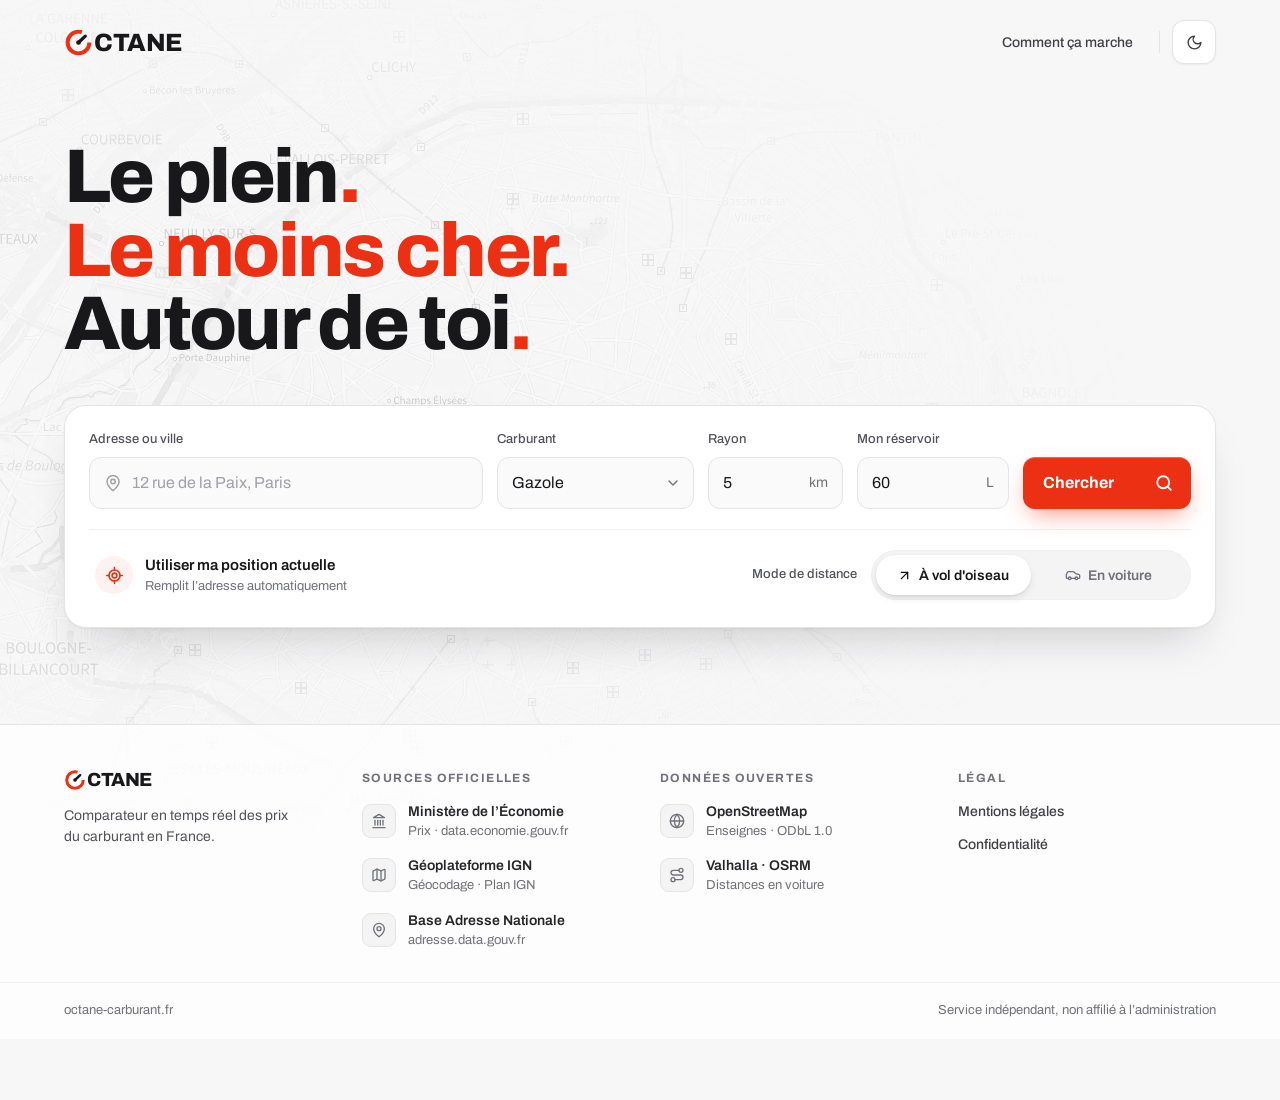
==== commit 65e47b12: "feat(nav): mettre la page Alertes en sommeil et retirer « Tous les outils » L'en-tête ne garde qu'un" ====
--- a/public/index.html
+++ b/public/index.html
@@ -67,19 +67,13 @@
           <svg class="brand-mark" viewBox="0 0 32 32" aria-hidden="true"><circle class="arc" cx="16" cy="16" r="12"/><path class="needle" d="M16 16 23.5 9"/><circle class="hub" cx="16" cy="16" r="2.6"/></svg>
           <span class="brand-word" aria-hidden="true">CTANE</span>
         </a>
-        <div class="nav-links" id="navMenu">
-          <a class="nav-link" href="alertes"><svg viewBox="0 0 24 24" aria-hidden="true"><path d="M6 8a6 6 0 0 1 12 0c0 7 3 9 3 9H3s3-2 3-9"/><path d="M10.3 21a1.94 1.94 0 0 0 3.4 0"/></svg>Alertes</a>
-          <a class="nav-link" href="comment-ca-marche"><svg class="menu-only" viewBox="0 0 24 24" aria-hidden="true"><circle cx="12" cy="12" r="10"/><path d="M9.09 9a3 3 0 0 1 5.83 1c0 2-3 3-3 3"/><path d="M12 17h.01"/></svg>Comment ça marche</a>
-          <a class="nav-link" href="https://leo-grnd.github.io/hub/"><svg class="menu-only" viewBox="0 0 24 24" aria-hidden="true"><rect width="7" height="7" x="3" y="3" rx="1"/><rect width="7" height="7" x="14" y="3" rx="1"/><rect width="7" height="7" x="14" y="14" rx="1"/><rect width="7" height="7" x="3" y="14" rx="1"/></svg>Tous les outils</a>
+        <div class="nav-links">
+          <a class="nav-link" href="comment-ca-marche"><svg class="nav-icon" viewBox="0 0 24 24" aria-hidden="true"><circle cx="12" cy="12" r="10"/><path d="M9.09 9a3 3 0 0 1 5.83 1c0 2-3 3-3 3"/><path d="M12 17h.01"/></svg><span class="nav-label">Comment ça marche</span></a>
         </div>
         <span class="nav-sep" aria-hidden="true"></span>
         <button id="themeToggle" class="icon-btn theme-toggle" type="button" aria-label="Changer de thème" title="Changer de thème">
           <svg class="icon-moon" viewBox="0 0 24 24" aria-hidden="true"><path d="M12 3a6 6 0 0 0 9 9 9 9 0 1 1-9-9Z"/></svg>
           <svg class="icon-sun" viewBox="0 0 24 24" aria-hidden="true"><circle cx="12" cy="12" r="4"/><path d="M12 2v2"/><path d="M12 20v2"/><path d="m4.93 4.93 1.41 1.41"/><path d="m17.66 17.66 1.41 1.41"/><path d="M2 12h2"/><path d="M20 12h2"/><path d="m6.34 17.66-1.41 1.41"/><path d="m19.07 4.93-1.41 1.41"/></svg>
-        </button>
-        <button id="menuToggle" class="icon-btn menu-toggle" type="button" aria-label="Ouvrir le menu" aria-expanded="false" aria-controls="navMenu">
-          <svg class="icon-menu" viewBox="0 0 24 24" aria-hidden="true"><path d="M4 12h16"/><path d="M4 6h16"/><path d="M4 18h16"/></svg>
-          <svg class="icon-close" viewBox="0 0 24 24" aria-hidden="true"><path d="M18 6 6 18"/><path d="m6 6 12 12"/></svg>
         </button>
       </nav>
     </header>
@@ -188,7 +182,7 @@
     <aside id="stationSheet" class="station-sheet hidden" role="dialog" aria-modal="true" aria-labelledby="sheetTitle" aria-hidden="true">
       <div class="sheet-backdrop" data-close="1"></div>
       <div class="sheet-panel" tabindex="-1">
-        <button type="button" class="sheet-close" data-close="1" aria-label="Fermer">×</button>
+        <button type="button" class="icon-btn icon-btn-sm sheet-close" data-close="1" aria-label="Fermer"><svg viewBox="0 0 24 24" aria-hidden="true"><path d="M18 6 6 18"/><path d="m6 6 12 12"/></svg></button>
         <div class="sheet-content"><!-- rempli dynamiquement par openStationSheet --></div>
       </div>
     </aside>
--- a/public/design-system.css
+++ b/public/design-system.css
@@ -116,38 +116,12 @@
   --o-sh-cta: 0 10px 24px -8px rgba(255, 86, 60, .45);
 }
 
-/* ── Transition : anciens noms de tokens (Modernist) ──────────────────────
-   Les feuilles pas encore redessinées lisent encore --color-*, --shadow-*,
-   --radius-*. Chaque nom est rebranché sur son équivalent v3, thème sombre
-   compris. Bloc temporaire : supprimé quand plus aucune feuille ne s'en sert. */
-:root {
-  --color-bg: var(--o-bg);
-  --color-surface: var(--o-surface);
-  --color-text: var(--o-ink);
-  --color-accent: var(--o-accent);
-  --color-divider: var(--o-line);
-  --color-neutral-100: var(--o-chip);
-  --color-neutral-200: var(--o-line-soft);
-  --color-neutral-300: var(--o-line);
-  --color-neutral-500: var(--o-faint);
-  --color-neutral-600: var(--o-subtle);
-  --color-neutral-700: var(--o-muted);
-  --color-neutral-800: var(--o-text);
-  --color-accent-100: var(--o-accent-soft);
-  --color-accent-600: var(--o-accent-hover);
-  --color-accent-700: var(--o-accent-ink);
-  --color-accent-800: var(--o-accent-ink);
-  --font-heading-weight: 800;
-  --shadow-sm: var(--o-sh-sm);
-  --shadow-md: var(--o-sh-badge);
-  --shadow-lg: var(--o-sh-card);
-  --radius-md: var(--o-radius-md);
-  --radius-lg: var(--o-radius-xl);
-}
-
 /* ══════════════════════════════ Base ══════════════════════════════ */
 
 *, *::before, *::after { box-sizing: border-box; }
+/* Marges et retraits par défaut remis à zéro : chaque composant pose les
+   siens (les règles d'élément ci-dessous, plus spécifiques, l'emportent). */
+* { margin: 0; padding: 0; }
 
 body {
   margin: 0;
@@ -201,15 +175,6 @@
 
 /* Icône en ligne (jeu Lucide de la maquette), à la couleur du texte. */
 .ic { width: 16px; height: 16px; flex: none; fill: none; stroke: currentColor; stroke-width: 2; stroke-linecap: round; stroke-linejoin: round; }
-
-/* Petite capitale espacée : intitulés de section, méta, en-têtes de colonne. */
-.kicker {
-  font-size: 12px;
-  font-weight: 700;
-  letter-spacing: .12em;
-  text-transform: uppercase;
-  color: var(--o-accent-ink);
-}
 
 @keyframes octSpin { to { transform: rotate(360deg); } }
 @keyframes octFade { 0%, 100% { opacity: 1; } 50% { opacity: .45; } }
@@ -242,8 +207,6 @@
 .btn-primary:active { background: var(--o-accent-press); }
 .btn-secondary { border-color: var(--o-line); background: var(--o-surface); color: var(--o-ink); }
 .btn-secondary:hover { background: var(--o-hover); color: var(--o-ink); }
-.btn-ghost { color: var(--o-accent); }
-.btn-ghost:hover { background: var(--o-accent-soft); color: var(--o-accent); }
 /* Variante compacte, pour une action dans une barre ou un bandeau. */
 .btn-sm { min-height: 38px; padding: 0 14px; border-radius: var(--o-radius-sm); font-size: 14px; }
 .btn-sm.btn-primary { box-shadow: none; }
@@ -373,7 +336,6 @@
   font-weight: 600;
 }
 .tag-neutral { background: var(--o-chip); color: var(--o-text); border: 1px solid var(--o-line-soft); }
-.tag-accent { background: var(--o-accent-soft); color: var(--o-accent-ink); }
 .tag-outline { border: 1px solid var(--o-accent-soft2); color: var(--o-accent-ink); }
 
 /* — Tableaux — */
@@ -490,9 +452,9 @@
 }
 .nav-link:hover,
 .nav-link[aria-current="page"] { background: var(--o-hover); color: var(--o-ink); }
-.nav-link svg { width: 16px; height: 16px; fill: none; stroke: currentColor; stroke-width: 2; stroke-linecap: round; stroke-linejoin: round; }
-/* Sur ordinateur, seul « Alertes » porte son icône ; le menu mobile les montre toutes. */
-.nav-link .menu-only { display: none; }
+.nav-link svg { width: 18px; height: 18px; fill: none; stroke: currentColor; stroke-width: 2; stroke-linecap: round; stroke-linejoin: round; }
+/* L'icône ne sert qu'aux écrans trop étroits pour le libellé (voir plus bas). */
+.nav-link .nav-icon { display: none; }
 .nav-sep { width: 1px; height: 22px; margin: 0 8px; background: var(--o-line); }
 
 .theme-toggle .icon-sun { display: none; }
@@ -500,34 +462,35 @@
 :root[data-theme="dark"] .theme-toggle .icon-moon { display: none; }
 .theme-toggle .icon-moon { width: 17px; height: 17px; }
 
-.menu-toggle { display: none; margin-left: 6px; color: var(--o-ink); }
-.menu-toggle svg { width: 19px; height: 19px; }
-.menu-toggle .icon-close,
-.menu-toggle[aria-expanded="true"] .icon-menu { display: none; }
-.menu-toggle[aria-expanded="true"] .icon-close { display: block; }
-
+/* Un seul lien dans l'en-tête : pas de menu burger. Sur téléphone, le lien
+   se resserre pour tenir à côté du logo ; sous 360 px, son libellé ne tient
+   plus et l'icône prend sa place (le libellé reste lu par les lecteurs
+   d'écran). */
 @media (max-width: 639.98px) {
   .nav-sep { display: none; }
-  .menu-toggle { display: inline-flex; }
-  .nav-links { display: none; }
-  .nav-links.is-open {
+  .nav-link { padding: 0 10px; }
+}
+@media (max-width: 359.98px) {
+  .nav-link {
+    justify-content: center;
+    width: 44px;
+    height: 44px;
+    margin-right: 4px;
+    padding: 0;
+    border: 1px solid var(--o-line);
+    border-radius: var(--o-radius-md);
+    background: var(--o-surface);
+    box-shadow: var(--o-sh-sm);
+  }
+  .nav-link .nav-icon { display: block; }
+  .nav-label {
     position: absolute;
-    top: calc(100% - 6px);
-    left: 0; right: 0;
-    z-index: 30;
-    display: flex;
-    flex-direction: column;
-    align-items: stretch;
-    gap: 0;
-    padding: 8px;
-    border: 1px solid var(--o-line);
-    border-radius: 16px;
-    background: var(--o-surface);
-    box-shadow: var(--o-sh-card);
+    width: 1px;
+    height: 1px;
+    overflow: hidden;
+    clip: rect(0, 0, 0, 0);
+    white-space: nowrap;
   }
-  .nav-links.is-open .nav-link { gap: 12px; height: 52px; font-size: 16px; color: var(--o-ink); }
-  .nav-links.is-open .nav-link svg { width: 18px; height: 18px; color: var(--o-subtle); }
-  .nav-links.is-open .nav-link .menu-only { display: block; }
 }
 
 /* — Hero — */
--- a/public/style.css
+++ b/public/style.css
@@ -1,14 +1,9 @@
 /* Styles de l'outil (page d'accueil), posés sur design-system.css. Couleurs,
-   typographie, rayons et ombres viennent exclusivement de ses tokens : le
-   thème sombre y est défini une fois, rien n'est à dupliquer ici. Exceptions
-   assumées, hors système : le voile de la fiche détail et les couleurs
-   d'enseigne des badges (app.js).
-
-   Refonte v3 en cours : les sections pas encore redessinées lisent les
-   anciens noms (--color-*), rebranchés sur les tokens v3 en tête de
-   design-system.css. */
-
-* { margin: 0; padding: 0; }
+   typographie, rayons et ombres viennent exclusivement de ses tokens --o-* :
+   le thème sombre y est défini une fois, rien n'est à dupliquer ici.
+   Exceptions assumées, hors système : le voile de la fiche détail, l'ombre
+   des épingles de la carte (reprise telle quelle de la maquette) et les
+   couleurs d'enseigne des badges (app.js). */
 
 /* Bandeau hors ligne : collé en haut de l'écran tant que la connexion manque. */
 .offline-banner {
@@ -267,159 +262,6 @@
   color: var(--o-accent-ink);
 }
 .status .status-cta { margin-left: auto; }
-
-/* ============ Bottom sheet "détails station" ============ */
-/* Desktop : panneau centré (modal). Mobile : feuille qui glisse depuis le bas.
-   Animation purement CSS via une classe .hidden + transitions. */
-.station-sheet {
-  position: fixed;
-  inset: 0;
-  z-index: 1000;
-  display: flex;
-  align-items: center;
-  justify-content: center;
-  pointer-events: auto;
-}
-.station-sheet.hidden { display: none; }
-.sheet-backdrop {
-  position: absolute;
-  inset: 0;
-  background: rgba(20, 18, 16, 0.4);
-  backdrop-filter: blur(4px);
-  -webkit-backdrop-filter: blur(4px);
-  animation: sheetFade 0.18s ease-out;
-}
-:root[data-theme="dark"] .sheet-backdrop { background: rgba(0, 0, 0, 0.55); }
-@keyframes sheetFade { from { opacity: 0; } to { opacity: 1; } }
-@keyframes sheetSlideUp { from { transform: translateY(20px); opacity: 0; } to { transform: translateY(0); opacity: 1; } }
-.sheet-panel {
-  position: relative;
-  width: min(540px, calc(100% - 2rem));
-  max-height: 85vh;
-  overflow-y: auto;
-  background: var(--color-surface);
-  border: 2px solid var(--color-divider);
-  border-radius: var(--radius-lg);
-  padding: var(--space-6);
-  box-shadow: var(--shadow-lg);
-  animation: sheetSlideUp 0.22s cubic-bezier(0.16, 1, 0.3, 1);
-  outline: none;
-}
-.sheet-close {
-  position: absolute;
-  top: 0.5rem;
-  right: 0.8rem;
-  background: none;
-  border: none;
-  font-size: 1.6rem;
-  color: var(--color-neutral-700);
-  cursor: pointer;
-  line-height: 1;
-  padding: 0.4rem 0.6rem;
-  transition: color 0.15s;
-}
-.sheet-close:hover { color: var(--color-accent); }
-
-.sheet-header { margin-bottom: 1.2rem; }
-.sheet-title-row {
-  display: flex;
-  align-items: center;
-  gap: 0.7rem;
-  margin-right: 2rem;
-}
-.sheet-title-row h2 {
-  font-family: var(--font-heading); font-weight: var(--font-heading-weight);
-  font-size: 1.15rem;
-  color: var(--color-text);
-  margin: 0;
-  letter-spacing: -0.02em;
-  line-height: 1.2;
-}
-.sheet-addr {
-  font-size: 0.8rem;
-  color: var(--color-neutral-700);
-  margin-top: 0.45rem;
-}
-.sheet-actions {
-  display: flex;
-  flex-wrap: wrap;
-  gap: 0.5rem;
-  margin-top: 1rem;
-}
-.sheet-section { margin-top: 1.3rem; }
-.sheet-section h3 {
-  font-family: var(--font-body);
-  font-size: 0.7rem;
-  letter-spacing: 0.15em;
-  text-transform: uppercase;
-  color: var(--color-neutral-700);
-  margin: 0 0 0.6rem;
-  font-weight: 500;
-}
-.sheet-section h3 + .table { margin-top: var(--space-2); }
-.sheet-prices tr.current { background: color-mix(in srgb, var(--color-accent) 8%, transparent); }
-.sheet-prices tr.current th { color: var(--color-accent); }
-.sheet-price {
-  font-family: var(--font-heading); font-weight: var(--font-heading-weight);
-  font-size: 0.95rem;
-  letter-spacing: -0.02em;
-}
-.sheet-fresh {
-  display: inline-block;
-  margin-left: 0.4rem;
-  font-family: var(--font-body);
-  font-size: 0.6rem;
-  color: var(--color-neutral-700);
-  letter-spacing: 0.03em;
-}
-.sheet-fresh-stale { color: #c2410c; }
-.sheet-fresh-veryStale { color: var(--color-accent-700); }
-.sheet-rupture { color: var(--color-accent-700); font-size: 12px; }
-:root[data-theme="dark"] .sheet-fresh-stale { color: #fb923c; }
-.sheet-unavailable { color: var(--color-neutral-700); font-size: 0.75rem; font-style: italic; }
-
-.sheet-services {
-  list-style: none;
-  padding: 0;
-  margin: 0;
-  display: grid;
-  grid-template-columns: repeat(auto-fill, minmax(180px, 1fr));
-  gap: 0.5rem 1rem;
-  font-size: 0.8rem;
-  color: var(--color-text);
-}
-.sheet-services li {
-  display: flex;
-  align-items: center;
-  gap: 0.55rem;
-}
-.amenity-big { font-size: 1rem; line-height: 1; opacity: 0.85; }
-
-body.sheet-open { overflow: hidden; }
-
-/* La carte station doit indiquer visuellement qu'elle est cliquable */
-.station:focus-visible {
-  outline: 2px solid var(--color-accent);
-  outline-offset: 2px;
-}
-
-/* Mobile : sheet en feuille bas qui prend toute la largeur */
-@media (max-width: 640px) {
-  .station-sheet { align-items: flex-end; }
-  .sheet-panel {
-    width: 100%;
-    max-width: 100%;
-    max-height: 90vh;
-    border-radius: 12px 12px 0 0;
-    padding: 1.2rem 1.1rem 1.5rem;
-  }
-  @keyframes sheetSlideUp {
-    from { transform: translateY(100%); opacity: 0; }
-    to { transform: translateY(0); opacity: 1; }
-  }
-  .sheet-services { grid-template-columns: 1fr 1fr; gap: 0.4rem 0.7rem; font-size: 0.75rem; }
-  .sheet-title-row h2 { font-size: 1rem; }
-}
 
 /* Roue de la barre d'état. */
 .loader {
@@ -758,107 +600,6 @@
   .sk { animation: none; }
 }
 
-/* ============ RESPONSIVE ============ */
-
-/* Mobile (≤ 640px) */
-@media (max-width: 640px) {
-  /* History cards : rank + (name + sparkline) */
-  .history-card {
-    grid-template-columns: auto 1fr;
-    padding: 0.85rem 1rem;
-    gap: 0.2rem 0.7rem;
-  }
-  .history-card .rank { font-size: 1.05rem; }
-  .history-card .info .name {
-    font-size: 0.9rem;
-    overflow: hidden;
-    text-overflow: ellipsis;
-    white-space: nowrap;
-  }
-  .history-card .info .addr { font-size: 0.7rem; }
-  .history-card .hist-body { font-size: 0.7rem; padding-top: 0.3rem; }
-  .history-card .hist-body .sparkline { max-width: 100%; }
-  .hist-stats { gap: 0.25rem 0.7rem; font-size: 0.7rem; }
-}
-
-/* ============ CARTE LEAFLET ============ */
-.station-map {
-  height: 540px;
-  border: 2px solid var(--color-divider);
-  background: var(--color-surface);
-  margin-bottom: var(--space-4);
-}
-/* Plan IGN désaturé : le fond reste dans la rampe neutre du design system et
-   seuls les marqueurs portent la couleur d'accent. En sombre, on inverse la
-   luminance du même fond gris plutôt que de charger une seconde couche. */
-.station-map .leaflet-tile-pane {
-  filter: grayscale(1) contrast(0.92) brightness(1.03);
-}
-:root[data-theme="dark"] .station-map .leaflet-tile-pane {
-  filter: grayscale(1) invert(0.88) contrast(0.9) brightness(0.95);
-}
-.leaflet-popup-content {
-  font-family: var(--font-body);
-  font-size: 13px;
-  margin: var(--space-2) var(--space-3);
-}
-.leaflet-popup-content strong { font-family: var(--font-heading); font-weight: var(--font-heading-weight); letter-spacing: -0.02em; }
-.map-pin {
-  background: none;
-  border: none;
-}
-/* Carré franc plutôt que la goutte arrondie d'origine : le système pose
-   --radius-* à 0, une épingle en demi-cercle y jurerait. */
-.map-pin-inner {
-  width: 26px;
-  height: 26px;
-  border: 2px solid var(--color-text);
-  display: flex;
-  align-items: center;
-  justify-content: center;
-  box-shadow: var(--shadow-sm);
-  font-family: var(--font-heading); font-weight: var(--font-heading-weight);
-  font-size: 11px;
-  color: var(--color-bg);
-}
-.map-pin-stale .map-pin-inner {
-  color: var(--color-neutral-700);
-  border-color: var(--color-neutral-500);
-  box-shadow: none;
-}
-
-@media (max-width: 640px) {
-  .station-map { height: 420px; }
-}
-
-
-/* ═══════════════════ Fiche détail : repères déplacés du tableau ═══════════ */
-.sheet-facts { display: grid; gap: var(--space-3); }
-.sheet-facts > div { display: flex; justify-content: space-between; gap: var(--space-4); align-items: baseline; }
-.sheet-facts dt {
-  font-size: 11px; letter-spacing: 0.08em; text-transform: uppercase;
-  color: var(--color-neutral-600); flex: none;
-}
-.sheet-facts dd { margin: 0; font-size: 14px; text-align: right; }
-.sheet-warn {
-  margin-bottom: var(--space-3);
-  padding: var(--space-2) var(--space-3);
-  font-size: 13px;
-  color: var(--color-accent-800);
-  background: var(--color-accent-100);
-  border-left: 3px solid var(--color-accent);
-}
-/* Variante neutre : un prix ancien n'est pas une anomalie, juste une réserve. */
-.sheet-note {
-  margin-bottom: var(--space-3);
-  padding: var(--space-2) var(--space-3);
-  font-size: 13px;
-  background: var(--color-surface);
-  border-left: 3px solid var(--color-neutral-500);
-}
-.sheet-actions { display: flex; flex-wrap: wrap; gap: var(--space-2); }
-.sheet-actions .btn { min-height: 38px; justify-content: flex-start; }
-
 /* ═══════════════════ Tendance et fraîcheur ═══════════════════
    Ces classes sont composées dynamiquement (`trend-${sign}`,
    `freshness-${tier}`), d'où leur absence de toute recherche littérale dans
@@ -872,61 +613,6 @@
 .freshness-fresh { color: var(--o-subtle); }
 .freshness-stale { color: var(--o-stale); }
 .freshness-veryStale { color: var(--o-up); }
-
-/* ═══════════════════ Onglet Historique ═══════════════════
-   Une ligne par station : rang, identité, courbe. Les filets remplacent les
-   encadrés, comme partout ailleurs. */
-.history-list { display: block; }
-.history-card {
-  display: grid;
-  grid-template-columns: 48px 1fr minmax(240px, 1.2fr);
-  gap: var(--space-4);
-  align-items: center;
-  padding: var(--space-4) 0;
-  border-bottom: 1px solid var(--color-divider);
-}
-.history-card .rank {
-  font-family: var(--font-heading);
-  font-weight: var(--font-heading-weight);
-  font-size: 16px;
-  color: var(--color-neutral-600);
-}
-.history-card .info { min-width: 0; }
-.history-card .name {
-  display: flex;
-  align-items: center;
-  gap: var(--space-2);
-  font-size: 15px;
-}
-.history-card .addr { font-size: 12px; color: var(--color-neutral-700); margin-top: 2px; }
-.name-text { min-width: 0; word-break: break-word; }
-
-.hist-body { min-width: 0; }
-.hist-empty {
-  display: flex;
-  align-items: center;
-  gap: var(--space-2);
-  font-size: 12px;
-  color: var(--color-neutral-600);
-}
-.sparkline {
-  width: 100%;
-  max-width: 260px;
-  height: 60px;
-  color: var(--color-accent);
-  display: block;
-}
-.hist-stats {
-  display: flex;
-  flex-wrap: wrap;
-  gap: var(--space-1) var(--space-3);
-  margin-top: var(--space-1);
-  font-size: 11px;
-  color: var(--color-neutral-700);
-}
-.hist-stats strong { color: var(--color-text); font-weight: 600; }
-.hist-trend { width: 100%; }
-.hist-trend.flat { color: var(--color-neutral-600); }
 
 /* ═══════════════════ Badge d'enseigne ═══════════════════
    Les couleurs viennent des marques elles-mêmes (Total, Shell…), pas du
@@ -986,60 +672,341 @@
   animation: octSpin .8s linear infinite;
 }
 
-@media (max-width: 640px) {
-  .history-card { grid-template-columns: 40px 1fr; }
+/* ═══════════════════ Carte ═══════════════════
+   Plan IGN en gris (token --o-tile-filter, inversé en thème sombre) et
+   épingles de la maquette : la moins chère en accent avec son prix, les
+   autres à leur rang, un point d'encre pour la position de départ. */
+.station-map {
+  position: relative;
+  z-index: 0;          /* contient les z-index de Leaflet (jusqu'à 1000) */
+  isolation: isolate;
+  height: 500px;
+  overflow: hidden;
+  border: 1px solid var(--o-line);
+  border-radius: 20px;
+  background: var(--o-chip);
+  box-shadow: var(--o-sh-card);
+}
+.station-map.leaflet-container { background: var(--o-chip); font: inherit; }
+.station-map .leaflet-tile-pane { filter: var(--o-tile-filter); }
+@media (max-width: 639.98px) {
+  .station-map { height: 400px; }
+}
+
+/* Épingle : étiquette et pointe en losange. Leaflet pose l'élément sur la
+   coordonnée ; la translation y amène le bas de la pointe. */
+.map-pin { background: none; border: 0; }
+.pin {
+  position: absolute;
+  left: 0;
+  top: 0;
+  display: flex;
+  flex-direction: column;
+  align-items: center;
+  transform: translate(-50%, -100%);
+}
+.pin-label {
+  display: flex;
+  align-items: center;
+  height: 28px;
+  padding: 0 8px;
+  border-radius: var(--o-radius-sm);
+  background: var(--o-surface);
+  color: var(--o-ink);
+  font-family: var(--font-heading);
+  font-weight: 800;
+  font-size: 12px;
+  white-space: nowrap;
+  box-shadow: 0 6px 16px -4px rgba(24, 24, 27, .4);
+}
+.pin::after {
+  content: "";
+  width: 10px;
+  height: 10px;
+  margin-top: -5px;
+  background: var(--o-surface);
+  transform: rotate(45deg);
+}
+.pin-best .pin-label { height: 36px; padding: 0 12px; background: var(--o-accent); color: var(--o-on-accent); font-size: 14px; }
+.pin-best::after { background: var(--o-accent); }
+.pin-stale .pin-label { background: var(--o-chip); color: var(--o-subtle); box-shadow: none; }
+.pin-stale::after { background: var(--o-chip); }
+.map-pin:focus-visible { outline: 0; }
+.map-pin:focus-visible .pin-label { outline: 2px solid var(--o-accent); outline-offset: 2px; }
+
+/* Position de départ. */
+.map-me { background: none; border: 0; }
+.map-me span {
+  display: block;
+  width: 16px;
+  height: 16px;
+  border: 3px solid var(--o-surface);
+  border-radius: 50%;
+  background: var(--o-ink);
+  box-shadow: 0 0 0 6px rgba(24, 24, 27, .12);
+}
+
+/* Regroupements (Leaflet.markercluster) : pastille d'encre au nombre de
+   stations, dessinée par app.js (iconCreateFunction). */
+.map-cluster { background: none; border: 0; }
+.map-cluster span {
+  display: flex;
+  align-items: center;
+  justify-content: center;
+  width: 36px;
+  height: 36px;
+  border: 3px solid var(--o-surface);
+  border-radius: 50%;
+  background: var(--o-ink);
+  color: var(--o-bg);
+  font-family: var(--font-heading);
+  font-weight: 800;
+  font-size: 13px;
+  box-shadow: 0 6px 16px -4px rgba(24, 24, 27, .4);
+}
+
+/* Contrôles, attribution et bulles de Leaflet, réaccordés au design system. */
+.station-map .leaflet-bar {
+  overflow: hidden;
+  border: 1px solid var(--o-line);
+  border-radius: var(--o-radius-sm);
+  box-shadow: var(--o-sh-sm);
+}
+.station-map .leaflet-bar a {
+  width: 34px;
+  height: 34px;
+  border-bottom-color: var(--o-line-soft);
+  background: var(--o-surface);
+  color: var(--o-ink);
+  font: 600 18px/34px var(--font-body);
+}
+.station-map .leaflet-bar a:hover { background: var(--o-chip); color: var(--o-ink); }
+.station-map .leaflet-bar a.leaflet-disabled { background: var(--o-surface); color: var(--o-faint); }
+.station-map .leaflet-control-attribution {
+  margin: 0 8px 8px 0;
+  padding: 3px 8px;
+  border-radius: 6px;
+  background: var(--o-glass);
+  color: var(--o-subtle);
+  font-size: 11px;
+}
+.station-map .leaflet-control-attribution a { color: var(--o-subtle); }
+.station-map .leaflet-popup-content-wrapper {
+  border: 1px solid var(--o-line);
+  border-radius: 14px;
+  background: var(--o-surface);
+  color: var(--o-ink);
+  box-shadow: var(--o-sh-card);
+}
+.station-map .leaflet-popup-tip { background: var(--o-surface); box-shadow: none; }
+.station-map .leaflet-popup-content { margin: 14px 16px; font-family: var(--font-body); font-size: 13px; line-height: 1.45; }
+.station-map a.leaflet-popup-close-button { top: 6px; right: 6px; color: var(--o-subtle); }
+.pop { display: flex; flex-direction: column; gap: 4px; }
+.pop-head { display: flex; align-items: center; gap: 8px; padding-right: 14px; }
+.pop-name { font-family: var(--font-heading); font-weight: 800; font-size: 15px; line-height: 1.2; }
+.pop-addr { font-size: 12px; color: var(--o-subtle); }
+.pop-facts { display: flex; flex-wrap: wrap; align-items: baseline; gap: 4px 10px; margin-top: 4px; color: var(--o-muted); }
+.pop-price { font-family: var(--font-heading); font-weight: 800; font-size: 16px; font-variant-numeric: tabular-nums; color: var(--o-ink); }
+.pop-stale { font-size: 11px; font-weight: 600; letter-spacing: .06em; text-transform: uppercase; color: var(--o-stale); }
+.pop .btn { align-self: flex-start; margin-top: 8px; }
+
+/* ═══════════════════ Onglet Historique ═══════════════════
+   Même carte que la liste : une ligne par station, rang, identité, courbe. */
+.history-list {
+  overflow: hidden;
+  border: 1px solid var(--o-line);
+  border-radius: 20px;
+  background: var(--o-surface);
+  box-shadow: var(--o-sh-card);
+}
+.history-card {
+  display: grid;
+  grid-template-columns: 44px minmax(0, 1fr) minmax(240px, 1.2fr);
+  gap: 16px;
+  align-items: center;
+  padding: 16px 24px;
+  border-bottom: 1px solid var(--o-line-soft);
+}
+.history-card:last-child { border-bottom: 0; }
+.history-card .rank { font-family: var(--font-heading); font-weight: 800; font-size: 15px; color: var(--rank-color, var(--o-faint)); }
+.history-card .info { min-width: 0; }
+.history-card .name { display: flex; align-items: center; gap: 12px; font-size: 15px; font-weight: 600; }
+.history-card .name .brand-badge { min-width: 28px; height: 28px; padding: 0 5px; border-radius: 7px; font-size: 10px; }
+.history-card .addr { margin-top: 2px; padding-left: 40px; font-size: 12.5px; color: var(--o-subtle); }
+.name-text { min-width: 0; overflow-wrap: anywhere; }
+
+.hist-body { min-width: 0; }
+.hist-empty { display: flex; align-items: center; gap: 8px; font-size: 12.5px; color: var(--o-subtle); }
+.sparkline { display: block; width: 100%; max-width: 260px; height: 60px; color: var(--o-accent); }
+.hist-stats {
+  display: flex;
+  flex-wrap: wrap;
+  gap: 4px 12px;
+  margin-top: 4px;
+  font-size: 12px;
+  font-variant-numeric: tabular-nums;
+  color: var(--o-subtle);
+}
+.hist-stats strong { font-weight: 600; color: var(--o-ink); }
+.hist-trend { width: 100%; }
+.hist-trend.up { color: var(--o-up); }
+.hist-trend.down { color: var(--o-down); }
+.hist-trend.flat { color: var(--o-subtle); }
+.hist-note { display: flex; align-items: center; gap: 10px; padding: 18px 24px; font-size: 14px; color: var(--o-text); }
+.hist-note .ic { width: 18px; height: 18px; color: var(--o-subtle); }
+
+@media (max-width: 639.98px) {
+  .history-card { grid-template-columns: 30px minmax(0, 1fr); gap: 8px 12px; padding: 14px 16px; }
+  .history-card .rank { font-size: 14px; }
+  .history-card .name { gap: 8px; }
+  .history-card .name .brand-badge { min-width: 22px; height: 22px; padding: 0 4px; border-radius: 6px; font-size: 9px; }
+  .history-card .name-text { overflow: hidden; text-overflow: ellipsis; white-space: nowrap; }
+  .history-card .addr { padding-left: 30px; }
   .history-card .hist-body { grid-column: 1 / -1; }
-}
-
-/* ═══════════════════ Leaflet : habillage des composants tiers ═══════════════
-   MarkerCluster et les contrôles de zoom arrivent avec leur propre feuille
-   (vert d'eau, coins arrondis, ombres douces) qui jure avec un système plat
-   sans rayon. On les réaccorde plutôt que de les laisser dépareillés. */
-.marker-cluster,
-.marker-cluster div {
-  background: var(--color-accent) !important;
-  border-radius: 0 !important;
-  color: var(--color-bg);
-}
-.marker-cluster {
-  border: 2px solid var(--color-text) !important;
-  box-shadow: var(--shadow-sm);
-}
-.marker-cluster div {
-  width: 100%; height: 100%;
+  .sparkline { max-width: 100%; }
+}
+
+/* ═══════════════════ Fiche détail d'une station ═══════════════════
+   Ordinateur : panneau centré. Téléphone : feuille qui monte du bas de
+   l'écran. Le voile est la seule couleur hors tokens : un noir translucide,
+   comme celui d'une ombre portée. */
+.station-sheet {
+  position: fixed;
+  inset: 0;
+  z-index: 1000;
+  display: flex;
+  align-items: center;
+  justify-content: center;
+}
+.sheet-backdrop {
+  position: absolute;
+  inset: 0;
+  background: rgba(15, 15, 17, .45);
+  -webkit-backdrop-filter: blur(4px);
+  backdrop-filter: blur(4px);
+  animation: sheetFade .18s ease-out;
+}
+:root[data-theme="dark"] .sheet-backdrop { background: rgba(0, 0, 0, .6); }
+@keyframes sheetFade { from { opacity: 0; } to { opacity: 1; } }
+@keyframes sheetSlideUp { from { transform: translateY(20px); opacity: 0; } to { transform: translateY(0); opacity: 1; } }
+.sheet-panel {
+  position: relative;
+  width: min(560px, calc(100% - 32px));
+  max-height: 85vh;
+  overflow-y: auto;
+  padding: 24px;
+  border: 1px solid var(--o-line);
+  border-radius: var(--o-radius-xl);
+  background: var(--o-surface);
+  box-shadow: var(--o-sh-card);
+  animation: sheetSlideUp .22s cubic-bezier(.16, 1, .3, 1);
+  outline: none;
+}
+.sheet-close { position: absolute; top: 16px; right: 16px; }
+body.sheet-open { overflow: hidden; }
+
+.sheet-header { display: flex; flex-direction: column; gap: 6px; }
+.sheet-title-row { display: flex; align-items: center; gap: 12px; margin-right: 48px; }
+.sheet-title-row .brand-badge { min-width: 34px; height: 34px; padding: 0 6px; border-radius: 9px; font-size: 11px; }
+.sheet-title-row h2 { margin: 0; font-size: 22px; line-height: 1.15; letter-spacing: -0.02em; }
+.sheet-addr { font-size: 14px; color: var(--o-subtle); }
+.sheet-actions { display: flex; flex-wrap: wrap; gap: 8px; margin-top: 12px; }
+.sheet-actions .btn { flex: 1 1 auto; }
+
+.sheet-section { margin-top: 22px; }
+.sheet-section h3 {
+  margin: 0 0 10px;
+  font-family: var(--font-body);
+  font-size: 11px;
+  font-weight: 700;
+  line-height: 1.5;
+  letter-spacing: .12em;
+  text-transform: uppercase;
+  color: var(--o-subtle);
+}
+
+/* Repères du trajet et prix par carburant : listes à filets, encadrées. */
+.sheet-facts,
+.sheet-prices {
+  overflow: hidden;
   margin: 0;
-  display: flex; align-items: center; justify-content: center;
-}
-.marker-cluster span {
-  font-family: var(--font-heading);
-  font-weight: var(--font-heading-weight);
-  font-size: 12px;
-  line-height: 1;
-}
-
-.leaflet-bar,
-.leaflet-bar a {
-  border-radius: 0 !important;
-  border-color: var(--color-divider) !important;
-}
-.leaflet-bar a {
-  background: var(--color-surface);
-  color: var(--color-text);
-  font-family: var(--font-heading);
-  font-weight: var(--font-heading-weight);
-}
-.leaflet-bar a:hover { background: var(--color-neutral-200); color: var(--color-accent); }
-.leaflet-popup-content-wrapper,
-.leaflet-popup-tip {
-  background: var(--color-surface);
-  color: var(--color-text);
-  border-radius: 0;
-  box-shadow: var(--shadow-md);
-}
-.leaflet-container a.leaflet-popup-close-button { color: var(--color-neutral-600); }
-.leaflet-control-attribution {
-  background: color-mix(in srgb, var(--color-surface) 85%, transparent) !important;
-  color: var(--color-neutral-700);
-  font-size: 10px;
-}
-.leaflet-control-attribution a { color: var(--color-accent); }
+  border: 1px solid var(--o-line-soft);
+  border-radius: 14px;
+}
+.sheet-facts > div { display: flex; justify-content: space-between; align-items: baseline; gap: 16px; padding: 12px 14px; }
+.sheet-facts > div + div { border-top: 1px solid var(--o-line-soft); }
+.sheet-facts dt { flex: none; font-size: 13px; color: var(--o-muted); }
+.sheet-facts dd { display: inline-flex; align-items: center; justify-content: flex-end; flex-wrap: wrap; gap: 4px 6px; margin: 0; font-size: 14px; font-weight: 600; text-align: right; }
+.sheet-facts dd .text-muted { font-weight: 400; }
+
+.sheet-prices { width: 100%; border-collapse: separate; border-spacing: 0; font-size: 14px; }
+.sheet-prices th,
+.sheet-prices td { padding: 10px 14px; border-bottom: 1px solid var(--o-line-soft); text-align: left; }
+.sheet-prices tr:last-child th,
+.sheet-prices tr:last-child td { border-bottom: 0; }
+.sheet-prices th { width: 40%; font-weight: 500; color: var(--o-muted); }
+.sheet-prices tr.current { background: var(--o-accent-soft); }
+.sheet-prices tr.current th { font-weight: 700; color: var(--o-accent-ink); }
+.sheet-price { font-family: var(--font-heading); font-weight: 800; font-size: 16px; font-variant-numeric: tabular-nums; }
+.sheet-fresh { margin-left: 8px; font-size: 12px; color: var(--o-subtle); }
+.sheet-fresh-stale { color: var(--o-stale); }
+.sheet-fresh-veryStale { color: var(--o-up); }
+.sheet-rupture { font-size: 13px; color: var(--o-accent-ink); }
+.sheet-unavailable { font-size: 13px; color: var(--o-faint); }
+
+.sheet-services {
+  display: grid;
+  grid-template-columns: repeat(auto-fill, minmax(180px, 1fr));
+  gap: 8px;
+  margin: 0;
+  padding: 0;
+  list-style: none;
+}
+.sheet-services li {
+  display: flex;
+  align-items: center;
+  gap: 10px;
+  padding: 8px 10px;
+  border-radius: var(--o-radius-sm);
+  background: var(--o-chip);
+  font-size: 13px;
+  color: var(--o-text);
+}
+.amenity-big { font-size: 16px; line-height: 1; }
+
+/* Réserves : prix aberrant (accent) ou prix ancien (neutre). */
+.sheet-warn,
+.sheet-note {
+  display: flex;
+  align-items: flex-start;
+  gap: 10px;
+  margin-top: 16px;
+  padding: 12px 14px;
+  border-radius: var(--o-radius-md);
+  font-size: 13px;
+  line-height: 1.5;
+}
+.sheet-warn p,
+.sheet-note p { margin: 0; }
+.sheet-warn .ic,
+.sheet-note .ic { margin-top: 2px; }
+.sheet-warn { background: var(--o-accent-soft); color: var(--o-accent-ink); }
+.sheet-note { background: var(--o-chip); color: var(--o-text); }
+
+@media (max-width: 639.98px) {
+  .station-sheet { align-items: flex-end; }
+  .sheet-panel {
+    width: 100%;
+    max-height: 90vh;
+    padding: 20px 16px 24px;
+    border-bottom: 0;
+    border-radius: var(--o-radius-xl) var(--o-radius-xl) 0 0;
+  }
+  .sheet-close { top: 12px; right: 12px; }
+  @keyframes sheetSlideUp {
+    from { transform: translateY(100%); opacity: 0; }
+    to { transform: translateY(0); opacity: 1; }
+  }
+  .sheet-title-row h2 { font-size: 19px; }
+  .sheet-services { grid-template-columns: 1fr 1fr; }
+}
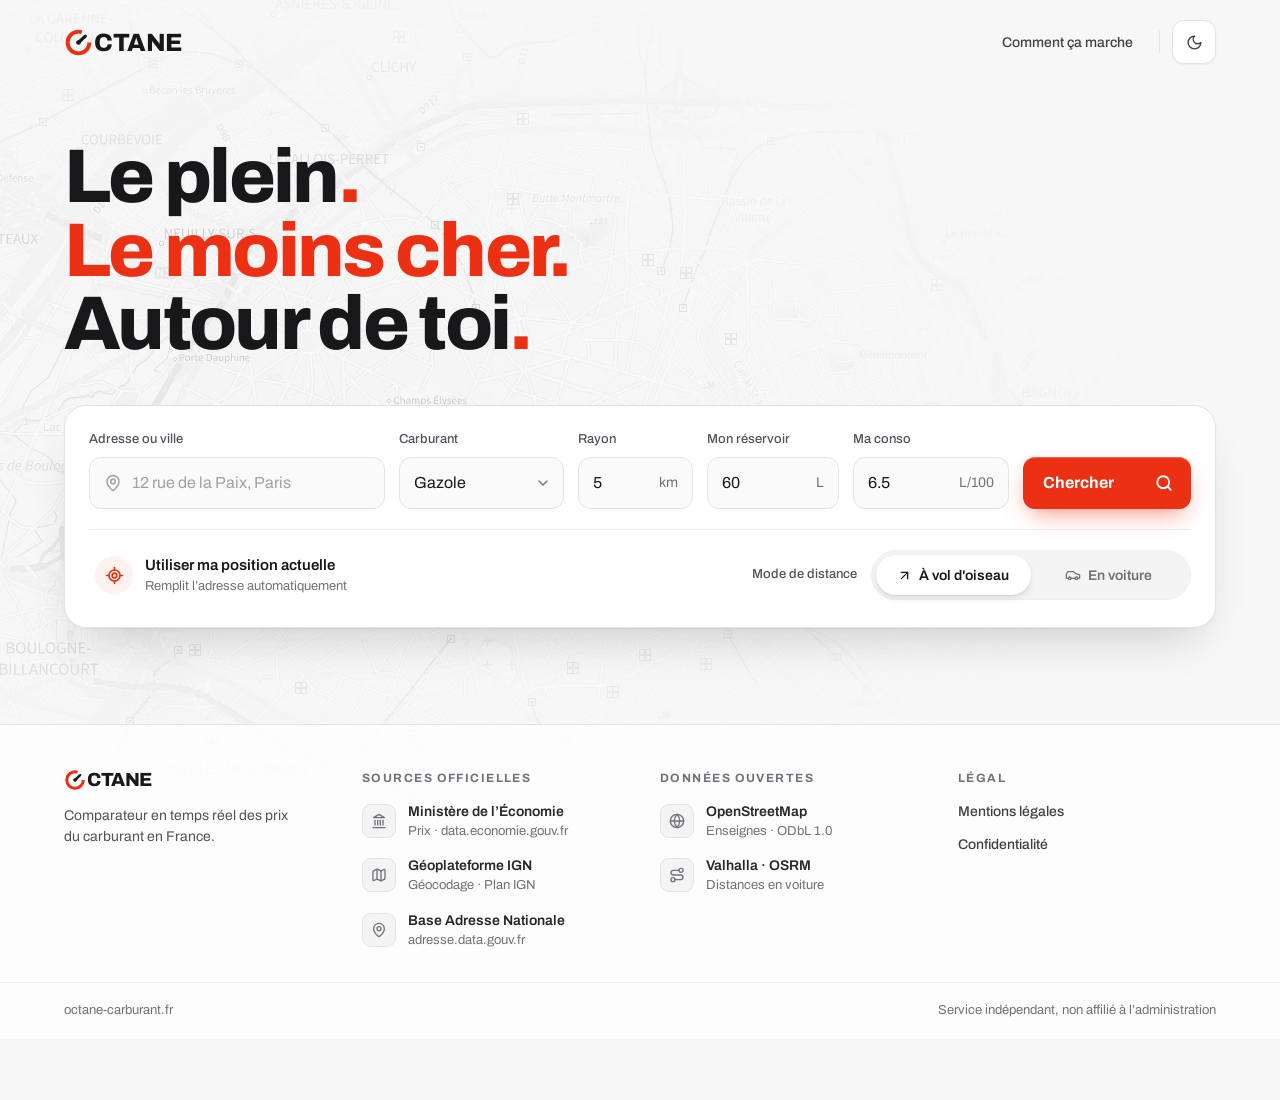
==== commit d40c5a3b: "feat(results): le vrai moins cher, trajet compris La moins chère au litre n'est pas toujours la moin" ====
--- a/public/index.html
+++ b/public/index.html
@@ -122,6 +122,13 @@
             <span class="field-unit" aria-hidden="true">L</span>
           </div>
         </div>
+        <div class="field field-conso">
+          <label for="conso">Ma conso<span class="sr-only"> en litres aux 100 kilomètres</span></label>
+          <div class="field-box">
+            <input id="conso" type="number" min="2" max="30" step="0.1" value="6.5" inputmode="decimal" />
+            <span class="field-unit" aria-hidden="true">L/100</span>
+          </div>
+        </div>
         <div class="search-opts">
           <button id="geolocBtn" class="geo-btn" type="button">
             <span class="geo-icon"><svg viewBox="0 0 24 24" aria-hidden="true"><path d="M2 12h3"/><path d="M19 12h3"/><path d="M12 2v3"/><path d="M12 19v3"/><circle cx="12" cy="12" r="7"/><circle cx="12" cy="12" r="3"/></svg></span>
@@ -171,12 +178,14 @@
       <div id="osmHint" class="osm-hint hidden" aria-live="polite">
         <span class="loader-sm" aria-hidden="true"></span>Identification des enseignes en cours…
       </div>
-      <!-- Bloc « Le moins cher » et écart : visibles quel que soit l'onglet,
-           qui ne remplace que le panneau du dessous (liste, carte, historique). -->
+      <!-- Bloc « Le moins cher » au-dessus et écart en dessous : visibles quel
+           que soit l'onglet, qui ne remplace que le panneau du milieu (liste,
+           carte, historique). -->
       <div id="resultsTop" class="results-top" aria-live="polite"></div>
       <div id="stationList" class="station-list" aria-live="polite" aria-busy="false"></div>
       <div id="stationMap" class="station-map hidden" role="tabpanel" aria-label="Carte des stations"></div>
       <div id="historyList" class="history-list hidden" role="tabpanel" aria-label="Historique des prix"></div>
+      <div id="resultsBottom" class="results-bottom"></div>
     </section>
 
     <aside id="stationSheet" class="station-sheet hidden" role="dialog" aria-modal="true" aria-labelledby="sheetTitle" aria-hidden="true">
--- a/public/style.css
+++ b/public/style.css
@@ -30,33 +30,38 @@
   box-shadow: var(--o-sh-card);
 }
 
-/* Trois dispositions, celles de la maquette : une ligne sur ordinateur,
-   champs sur deux lignes sur tablette, une colonne (rayon et réservoir
-   côte à côte) sur téléphone. Le bouton reste en dernier dans le DOM, après
-   les options qu'il prend en compte. */
+/* Trois dispositions, celles de la maquette, plus le champ « Ma conso »
+   (trajet compris) : une ligne sur ordinateur, champs sur deux lignes sur
+   tablette, deux colonnes sur téléphone (carburant et rayon, puis réservoir
+   et conso). Le bouton reste en dernier dans le DOM, après les options qu'il
+   prend en compte. */
 .search-grid {
   display: grid;
   grid-template-columns: repeat(2, minmax(0, 1fr));
-  grid-template-areas: "addr addr" "fuel fuel" "rad tank" "opts opts" "cta cta";
+  grid-template-areas: "addr addr" "fuel rad" "tank conso" "opts opts" "cta cta";
   gap: 14px;
   align-items: end;
 }
 @media (min-width: 640px) {
   .search-grid {
     grid-template-columns: repeat(3, minmax(0, 1fr));
-    grid-template-areas: "addr addr addr" "fuel rad tank" "opts opts opts" "cta cta cta";
+    grid-template-areas: "addr addr fuel" "rad tank conso" "opts opts opts" "cta cta cta";
   }
 }
 @media (min-width: 1024px) {
   .search-grid {
-    grid-template-columns: minmax(0, 2.2fr) minmax(0, 1.1fr) minmax(0, .75fr) minmax(0, .85fr) 168px;
-    grid-template-areas: "addr fuel rad tank cta" "opts opts opts opts opts";
+    grid-template-columns: minmax(0, 1.8fr) minmax(0, 1fr) minmax(0, .7fr) minmax(0, .8fr) minmax(0, .95fr) 168px;
+    grid-template-areas: "addr fuel rad tank conso cta" "opts opts opts opts opts opts";
   }
 }
 .search-grid .field-address { grid-area: addr; }
 .search-grid .field-fuel { grid-area: fuel; }
 .search-grid .field-radius { grid-area: rad; }
 .search-grid .field-tank { grid-area: tank; }
+.search-grid .field-conso { grid-area: conso; }
+/* « L/100 » est l'unité la plus large : un peu moins d'écart pour laisser la
+   place à « 6,5 » à 1024 px. */
+.field-conso .field-box { gap: 6px; }
 .search-grid .search-opts { grid-area: opts; }
 .search-grid .search-cta { grid-area: cta; }
 
@@ -288,7 +293,13 @@
 }
 .results-top { display: flex; flex-direction: column; gap: 16px; }
 .results-top:empty,
+.results-bottom:empty,
 .station-list:empty { display: none; }
+/* Panneaux des onglets : même marge que la section quand la page y descend
+   (showView dans app.js). */
+.station-list,
+.station-map,
+.history-list { scroll-margin-top: 16px; }
 
 .results-header {
   display: flex;
@@ -404,6 +415,10 @@
 .winner-title { display: flex; align-items: center; gap: 12px; }
 .winner-title .brand-badge { min-width: 34px; height: 34px; padding: 0 6px; border-radius: 9px; font-size: 11px; }
 .winner-name { margin: 0; font-size: clamp(20px, 2.4vw, 26px); line-height: 1.15; letter-spacing: -0.02em; }
+/* Nom officiel de la station (« Relais des Invalides »), entre le titre
+   (enseigne + ville) et l'adresse. */
+.winner-station,
+.sheet-station { font-size: 15px; font-weight: 600; color: var(--o-muted); }
 .winner-addr { font-size: 14px; color: var(--o-subtle); }
 .winner-facts {
   display: flex;
@@ -429,12 +444,34 @@
   font-size: 13px;
 }
 .winner-warn .ic { margin-top: 1px; }
+/* « Trajet compris, X te revient 1,80 € de moins » : note cliquable (ouvre
+   la fiche de X), neutre, l'icône au vert des économies. */
+.winner-trip {
+  display: flex;
+  align-items: flex-start;
+  gap: 8px;
+  margin-top: 12px;
+  padding: 10px 12px;
+  border: 0;
+  border-radius: var(--o-radius-sm);
+  background: var(--o-chip);
+  color: var(--o-text);
+  font: inherit;
+  font-size: 13.5px;
+  line-height: 1.4;
+  text-align: left;
+  cursor: pointer;
+}
+.winner-trip:hover { background: var(--o-hover); }
+.winner-trip:focus-visible { outline: 2px solid var(--o-accent); outline-offset: 2px; }
+.winner-trip .ic { flex: none; margin-top: 1px; color: var(--o-down); }
+.winner-trip strong { color: var(--o-ink); font-weight: 700; }
 .winner-actions { display: flex; flex-wrap: wrap; gap: 10px; margin-top: 18px; }
 .winner-actions .btn { flex: 1 1 auto; justify-content: flex-start; white-space: nowrap; }
 .winner-actions .btn-primary { padding: 0 20px 0 18px; }
 
 /* ═══════════════════ Écart dans le rayon ═══════════════════
-   Traitement le plus fort de la page : c'est l'argument qui justifie l'outil. */
+   En bas des résultats (#resultsBottom), après le panneau de l'onglet. */
 .savings {
   display: flex;
   flex-direction: column;
@@ -552,6 +589,32 @@
 .stale-sep .ic { width: 14px; height: 14px; }
 
 .list-more { padding: 16px 24px; border-top: 1px solid var(--o-line-soft); text-align: center; }
+
+/* Stations en rupture du carburant recherché (voir fetchRuptures dans app.js) :
+   carte repliable sous le classement, lignes au gabarit du tableau mais
+   inertes, et l'orange des signaux d'attention. */
+.list-card + .rupture-card { margin-top: 16px; }
+.rupture-summary {
+  display: flex;
+  align-items: center;
+  gap: 10px;
+  padding: 16px 24px;
+  font-size: 14px;
+  font-weight: 600;
+  color: var(--o-ink);
+  list-style: none;
+  cursor: pointer;
+}
+.rupture-summary::-webkit-details-marker { display: none; }
+.rupture-summary:hover { background: var(--o-hover); }
+.rupture-summary:focus-visible { outline: 2px solid var(--o-accent); outline-offset: -2px; }
+.rupture-summary > .ic:first-child { color: var(--o-stale); }
+.rupture-summary > span { flex: 1; min-width: 0; }
+.rupture-summary > .ic:last-child { color: var(--o-subtle); transition: transform .2s; }
+.rupture-card[open] > .rupture-summary { border-bottom: 1px solid var(--o-line-soft); }
+.rupture-card[open] > .rupture-summary > .ic:last-child { transform: rotate(180deg); }
+.rupture-row { color: var(--o-subtle); }
+.rupture-tag { font-family: var(--font-body); font-size: 11px; font-weight: 700; letter-spacing: .06em; text-transform: uppercase; color: var(--o-stale); }
 
 /* Sous 760 px, la colonne « Sur un plein » saute (elle reste dans la fiche). */
 @media (max-width: 759.98px) {
@@ -581,6 +644,7 @@
   .station-sub-phone { display: block; }
   .station-table tr.stale-sep { padding: 18px 16px 8px; }
   .list-more { padding: 14px 16px; }
+  .rupture-summary { padding: 14px 16px; }
 }
 
 /* ═══════════════════ Squelette de chargement ═══════════════════ */
@@ -731,6 +795,8 @@
 .pin-best::after { background: var(--o-accent); }
 .pin-stale .pin-label { background: var(--o-chip); color: var(--o-subtle); box-shadow: none; }
 .pin-stale::after { background: var(--o-chip); }
+.pin-rupture .pin-label { min-width: 24px; justify-content: center; background: var(--o-chip); color: var(--o-stale); box-shadow: none; }
+.pin-rupture::after { background: var(--o-chip); }
 .map-pin:focus-visible { outline: 0; }
 .map-pin:focus-visible .pin-label { outline: 2px solid var(--o-accent); outline-offset: 2px; }
 
@@ -807,7 +873,8 @@
 .pop-addr { font-size: 12px; color: var(--o-subtle); }
 .pop-facts { display: flex; flex-wrap: wrap; align-items: baseline; gap: 4px 10px; margin-top: 4px; color: var(--o-muted); }
 .pop-price { font-family: var(--font-heading); font-weight: 800; font-size: 16px; font-variant-numeric: tabular-nums; color: var(--o-ink); }
-.pop-stale { font-size: 11px; font-weight: 600; letter-spacing: .06em; text-transform: uppercase; color: var(--o-stale); }
+.pop-stale,
+.pop-rupture { font-size: 11px; font-weight: 600; letter-spacing: .06em; text-transform: uppercase; color: var(--o-stale); }
 .pop .btn { align-self: flex-start; margin-top: 8px; }
 
 /* ═══════════════════ Onglet Historique ═══════════════════
@@ -828,6 +895,9 @@
   border-bottom: 1px solid var(--o-line-soft);
 }
 .history-card:last-child { border-bottom: 0; }
+/* La dernière carte porte déjà le filet qui sépare le bouton « Afficher les
+   N autres ». */
+.history-list > .list-more { border-top: 0; }
 .history-card .rank { font-family: var(--font-heading); font-weight: 800; font-size: 15px; color: var(--rank-color, var(--o-faint)); }
 .history-card .info { min-width: 0; }
 .history-card .name { display: flex; align-items: center; gap: 12px; font-size: 15px; font-weight: 600; }
@@ -909,8 +979,9 @@
 .sheet-title-row { display: flex; align-items: center; gap: 12px; margin-right: 48px; }
 .sheet-title-row .brand-badge { min-width: 34px; height: 34px; padding: 0 6px; border-radius: 9px; font-size: 11px; }
 .sheet-title-row h2 { margin: 0; font-size: 22px; line-height: 1.15; letter-spacing: -0.02em; }
+.sheet-station { margin-top: -2px; }
 .sheet-addr { font-size: 14px; color: var(--o-subtle); }
-.sheet-actions { display: flex; flex-wrap: wrap; gap: 8px; margin-top: 12px; }
+.sheet-actions { display: flex; flex-wrap: wrap; gap: 8px; margin-top: 16px; }
 .sheet-actions .btn { flex: 1 1 auto; }
 
 .sheet-section { margin-top: 22px; }
@@ -925,54 +996,58 @@
   color: var(--o-subtle);
 }
 
-/* Repères du trajet et prix par carburant : listes à filets, encadrées. */
-.sheet-facts,
-.sheet-prices {
+/* Bloc principal : le prix du carburant recherché, son relevé, la distance. */
+.sheet-key {
+  display: flex;
+  flex-wrap: wrap;
+  align-items: flex-end;
+  justify-content: space-between;
+  gap: 12px 24px;
+  margin-top: 18px;
+  padding: 16px 18px;
+  border-radius: 16px;
+  background: var(--o-chip);
+}
+.sheet-key-price { display: flex; flex-direction: column; align-items: flex-start; gap: 6px; }
+.sheet-key-fuel {
+  font-size: 11px;
+  font-weight: 700;
+  letter-spacing: .12em;
+  text-transform: uppercase;
+  color: var(--o-accent-ink);
+}
+.sheet-key-value {
+  font-family: var(--font-heading);
+  font-weight: 800;
+  font-size: 40px;
+  line-height: .95;
+  letter-spacing: -0.04em;
+  font-variant-numeric: tabular-nums;
+  color: var(--o-ink);
+  white-space: nowrap;
+}
+.sheet-key-unit { margin-left: .3em; font-size: .35em; font-weight: 700; letter-spacing: .02em; color: var(--o-subtle); }
+.sheet-key-fresh { display: inline-flex; align-items: center; gap: 6px; font-size: 13px; }
+.sheet-key-fresh .ic { width: 14px; height: 14px; }
+.sheet-key-dist { display: flex; flex-direction: column; align-items: flex-end; gap: 2px; font-size: 13px; color: var(--o-subtle); text-align: right; }
+.sheet-key-num { font-family: var(--font-heading); font-weight: 800; font-size: 22px; color: var(--o-ink); }
+.sheet-key-trip { margin-top: 2px; font-variant-numeric: tabular-nums; }
+
+/* Autres carburants vendus : liste à filets, encadrée. */
+.sheet-others {
   overflow: hidden;
   margin: 0;
+  padding: 0;
   border: 1px solid var(--o-line-soft);
   border-radius: 14px;
-}
-.sheet-facts > div { display: flex; justify-content: space-between; align-items: baseline; gap: 16px; padding: 12px 14px; }
-.sheet-facts > div + div { border-top: 1px solid var(--o-line-soft); }
-.sheet-facts dt { flex: none; font-size: 13px; color: var(--o-muted); }
-.sheet-facts dd { display: inline-flex; align-items: center; justify-content: flex-end; flex-wrap: wrap; gap: 4px 6px; margin: 0; font-size: 14px; font-weight: 600; text-align: right; }
-.sheet-facts dd .text-muted { font-weight: 400; }
-
-.sheet-prices { width: 100%; border-collapse: separate; border-spacing: 0; font-size: 14px; }
-.sheet-prices th,
-.sheet-prices td { padding: 10px 14px; border-bottom: 1px solid var(--o-line-soft); text-align: left; }
-.sheet-prices tr:last-child th,
-.sheet-prices tr:last-child td { border-bottom: 0; }
-.sheet-prices th { width: 40%; font-weight: 500; color: var(--o-muted); }
-.sheet-prices tr.current { background: var(--o-accent-soft); }
-.sheet-prices tr.current th { font-weight: 700; color: var(--o-accent-ink); }
-.sheet-price { font-family: var(--font-heading); font-weight: 800; font-size: 16px; font-variant-numeric: tabular-nums; }
-.sheet-fresh { margin-left: 8px; font-size: 12px; color: var(--o-subtle); }
-.sheet-fresh-stale { color: var(--o-stale); }
-.sheet-fresh-veryStale { color: var(--o-up); }
+  list-style: none;
+}
+.sheet-others li { display: flex; align-items: baseline; gap: 12px; padding: 10px 14px; font-size: 14px; }
+.sheet-others li + li { border-top: 1px solid var(--o-line-soft); }
+.sheet-fuel { flex: none; width: 84px; font-weight: 500; color: var(--o-muted); }
+.sheet-other-price { font-family: var(--font-heading); font-weight: 800; font-variant-numeric: tabular-nums; }
+.sheet-fresh { margin-left: auto; font-size: 12px; }
 .sheet-rupture { font-size: 13px; color: var(--o-accent-ink); }
-.sheet-unavailable { font-size: 13px; color: var(--o-faint); }
-
-.sheet-services {
-  display: grid;
-  grid-template-columns: repeat(auto-fill, minmax(180px, 1fr));
-  gap: 8px;
-  margin: 0;
-  padding: 0;
-  list-style: none;
-}
-.sheet-services li {
-  display: flex;
-  align-items: center;
-  gap: 10px;
-  padding: 8px 10px;
-  border-radius: var(--o-radius-sm);
-  background: var(--o-chip);
-  font-size: 13px;
-  color: var(--o-text);
-}
-.amenity-big { font-size: 16px; line-height: 1; }
 
 /* Réserves : prix aberrant (accent) ou prix ancien (neutre). */
 .sheet-warn,
@@ -1008,5 +1083,4 @@
     to { transform: translateY(0); opacity: 1; }
   }
   .sheet-title-row h2 { font-size: 19px; }
-  .sheet-services { grid-template-columns: 1fr 1fr; }
-}
+}
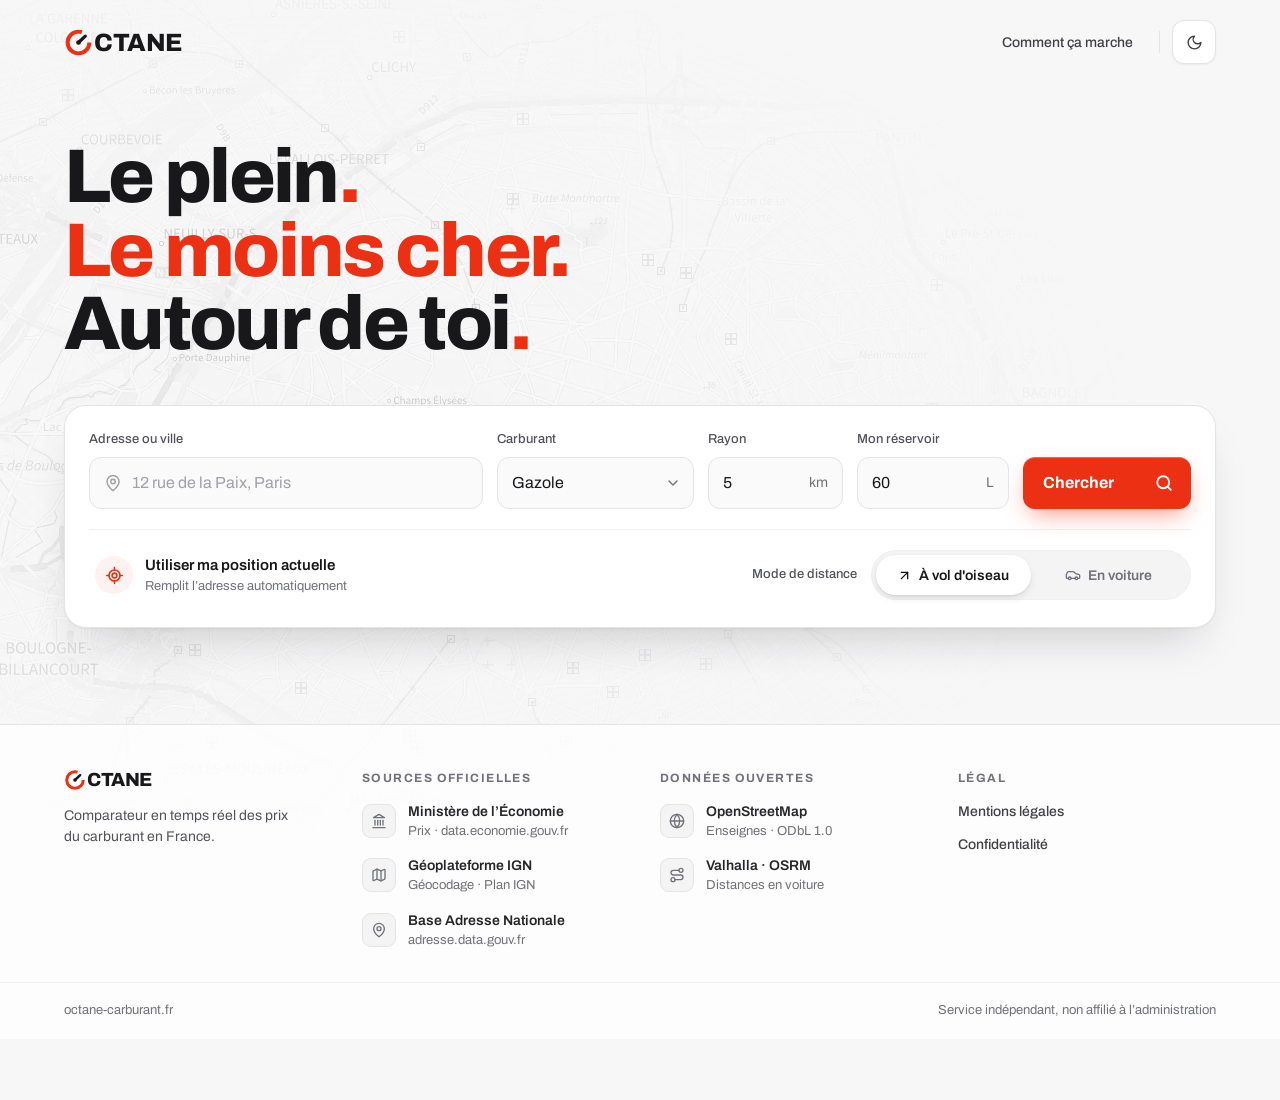
==== commit 03c23f4d: "refactor(search): retirer le champ « Ma conso » Le champ encombrait le formulaire pour une précision" ====
--- a/public/index.html
+++ b/public/index.html
@@ -122,13 +122,6 @@
             <span class="field-unit" aria-hidden="true">L</span>
           </div>
         </div>
-        <div class="field field-conso">
-          <label for="conso">Ma conso<span class="sr-only"> en litres aux 100 kilomètres</span></label>
-          <div class="field-box">
-            <input id="conso" type="number" min="2" max="30" step="0.1" value="6.5" inputmode="decimal" />
-            <span class="field-unit" aria-hidden="true">L/100</span>
-          </div>
-        </div>
         <div class="search-opts">
           <button id="geolocBtn" class="geo-btn" type="button">
             <span class="geo-icon"><svg viewBox="0 0 24 24" aria-hidden="true"><path d="M2 12h3"/><path d="M19 12h3"/><path d="M12 2v3"/><path d="M12 19v3"/><circle cx="12" cy="12" r="7"/><circle cx="12" cy="12" r="3"/></svg></span>
--- a/public/style.css
+++ b/public/style.css
@@ -30,38 +30,33 @@
   box-shadow: var(--o-sh-card);
 }
 
-/* Trois dispositions, celles de la maquette, plus le champ « Ma conso »
-   (trajet compris) : une ligne sur ordinateur, champs sur deux lignes sur
-   tablette, deux colonnes sur téléphone (carburant et rayon, puis réservoir
-   et conso). Le bouton reste en dernier dans le DOM, après les options qu'il
-   prend en compte. */
+/* Trois dispositions, celles de la maquette : une ligne sur ordinateur,
+   champs sur deux lignes sur tablette, une colonne (rayon et réservoir
+   côte à côte) sur téléphone. Le bouton reste en dernier dans le DOM, après
+   les options qu'il prend en compte. */
 .search-grid {
   display: grid;
   grid-template-columns: repeat(2, minmax(0, 1fr));
-  grid-template-areas: "addr addr" "fuel rad" "tank conso" "opts opts" "cta cta";
+  grid-template-areas: "addr addr" "fuel fuel" "rad tank" "opts opts" "cta cta";
   gap: 14px;
   align-items: end;
 }
 @media (min-width: 640px) {
   .search-grid {
     grid-template-columns: repeat(3, minmax(0, 1fr));
-    grid-template-areas: "addr addr fuel" "rad tank conso" "opts opts opts" "cta cta cta";
+    grid-template-areas: "addr addr addr" "fuel rad tank" "opts opts opts" "cta cta cta";
   }
 }
 @media (min-width: 1024px) {
   .search-grid {
-    grid-template-columns: minmax(0, 1.8fr) minmax(0, 1fr) minmax(0, .7fr) minmax(0, .8fr) minmax(0, .95fr) 168px;
-    grid-template-areas: "addr fuel rad tank conso cta" "opts opts opts opts opts opts";
+    grid-template-columns: minmax(0, 2.2fr) minmax(0, 1.1fr) minmax(0, .75fr) minmax(0, .85fr) 168px;
+    grid-template-areas: "addr fuel rad tank cta" "opts opts opts opts opts";
   }
 }
 .search-grid .field-address { grid-area: addr; }
 .search-grid .field-fuel { grid-area: fuel; }
 .search-grid .field-radius { grid-area: rad; }
 .search-grid .field-tank { grid-area: tank; }
-.search-grid .field-conso { grid-area: conso; }
-/* « L/100 » est l'unité la plus large : un peu moins d'écart pour laisser la
-   place à « 6,5 » à 1024 px. */
-.field-conso .field-box { gap: 6px; }
 .search-grid .search-opts { grid-area: opts; }
 .search-grid .search-cta { grid-area: cta; }
 
